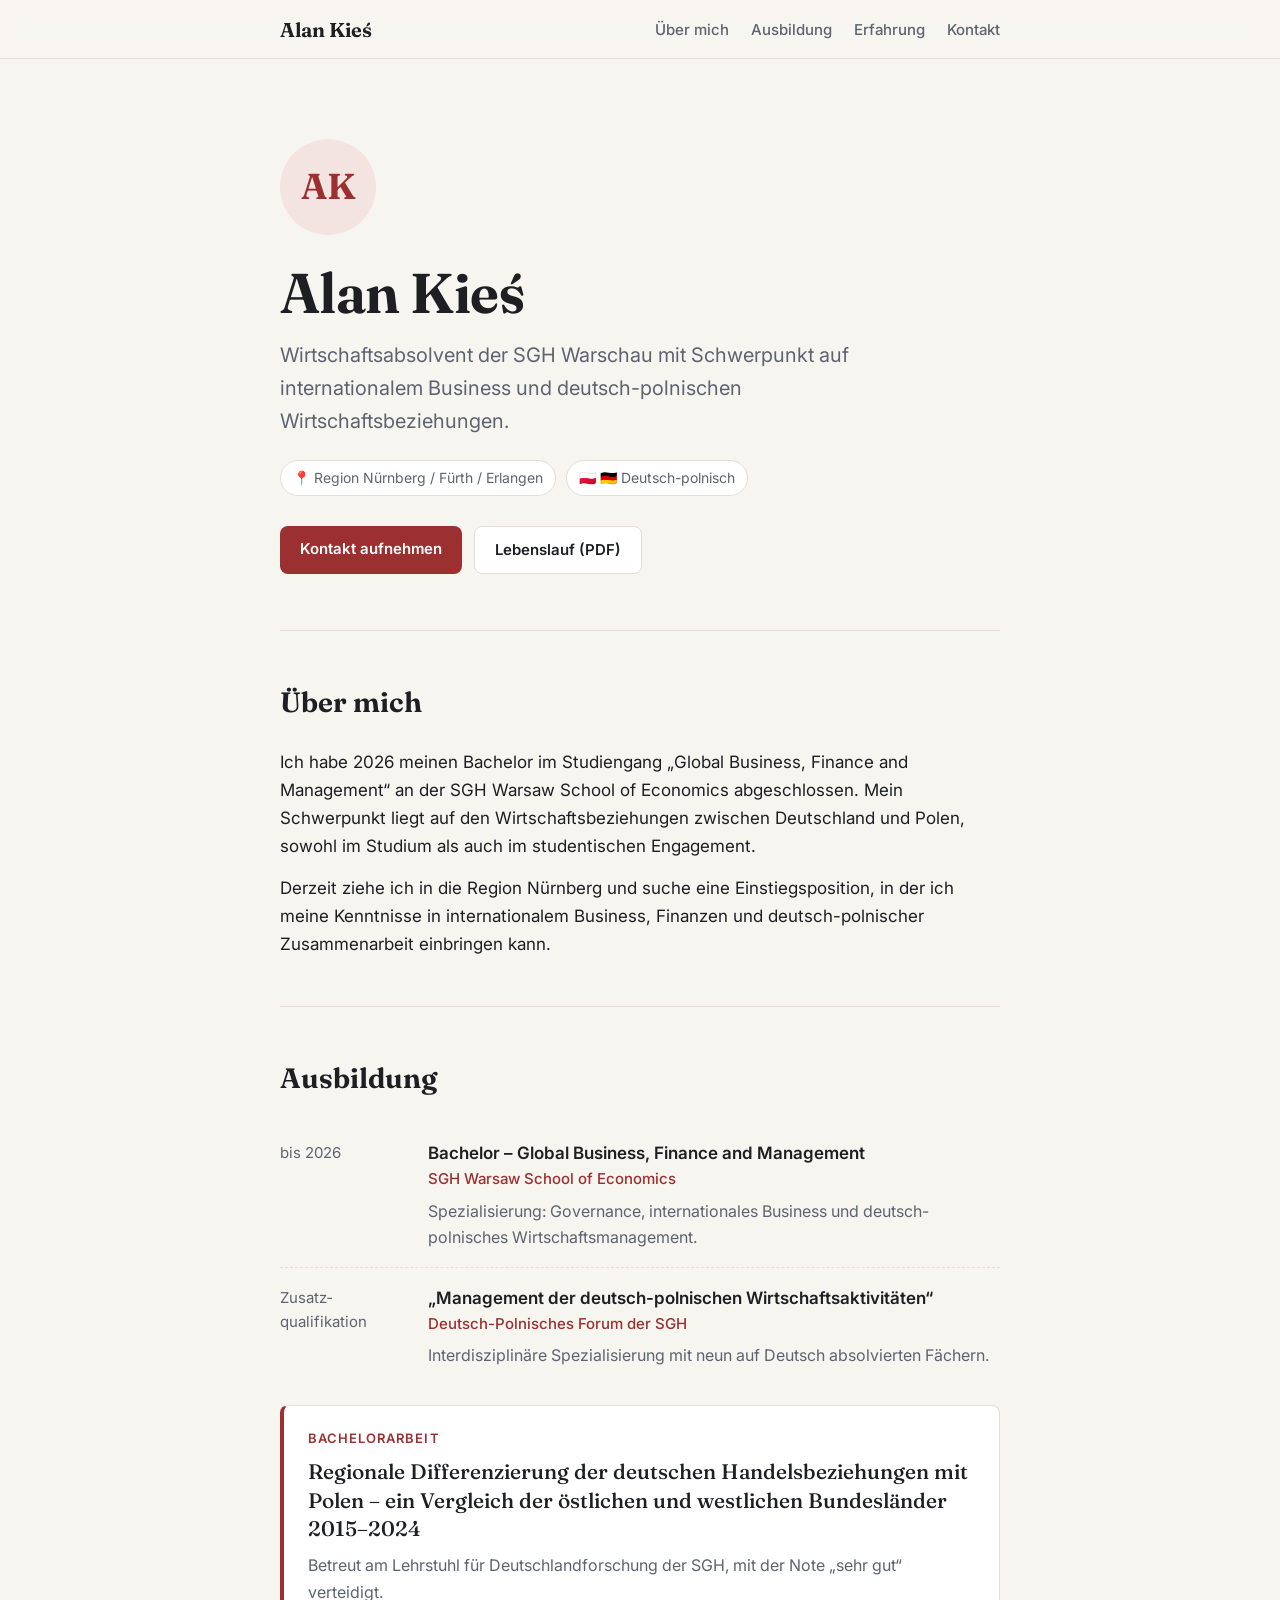
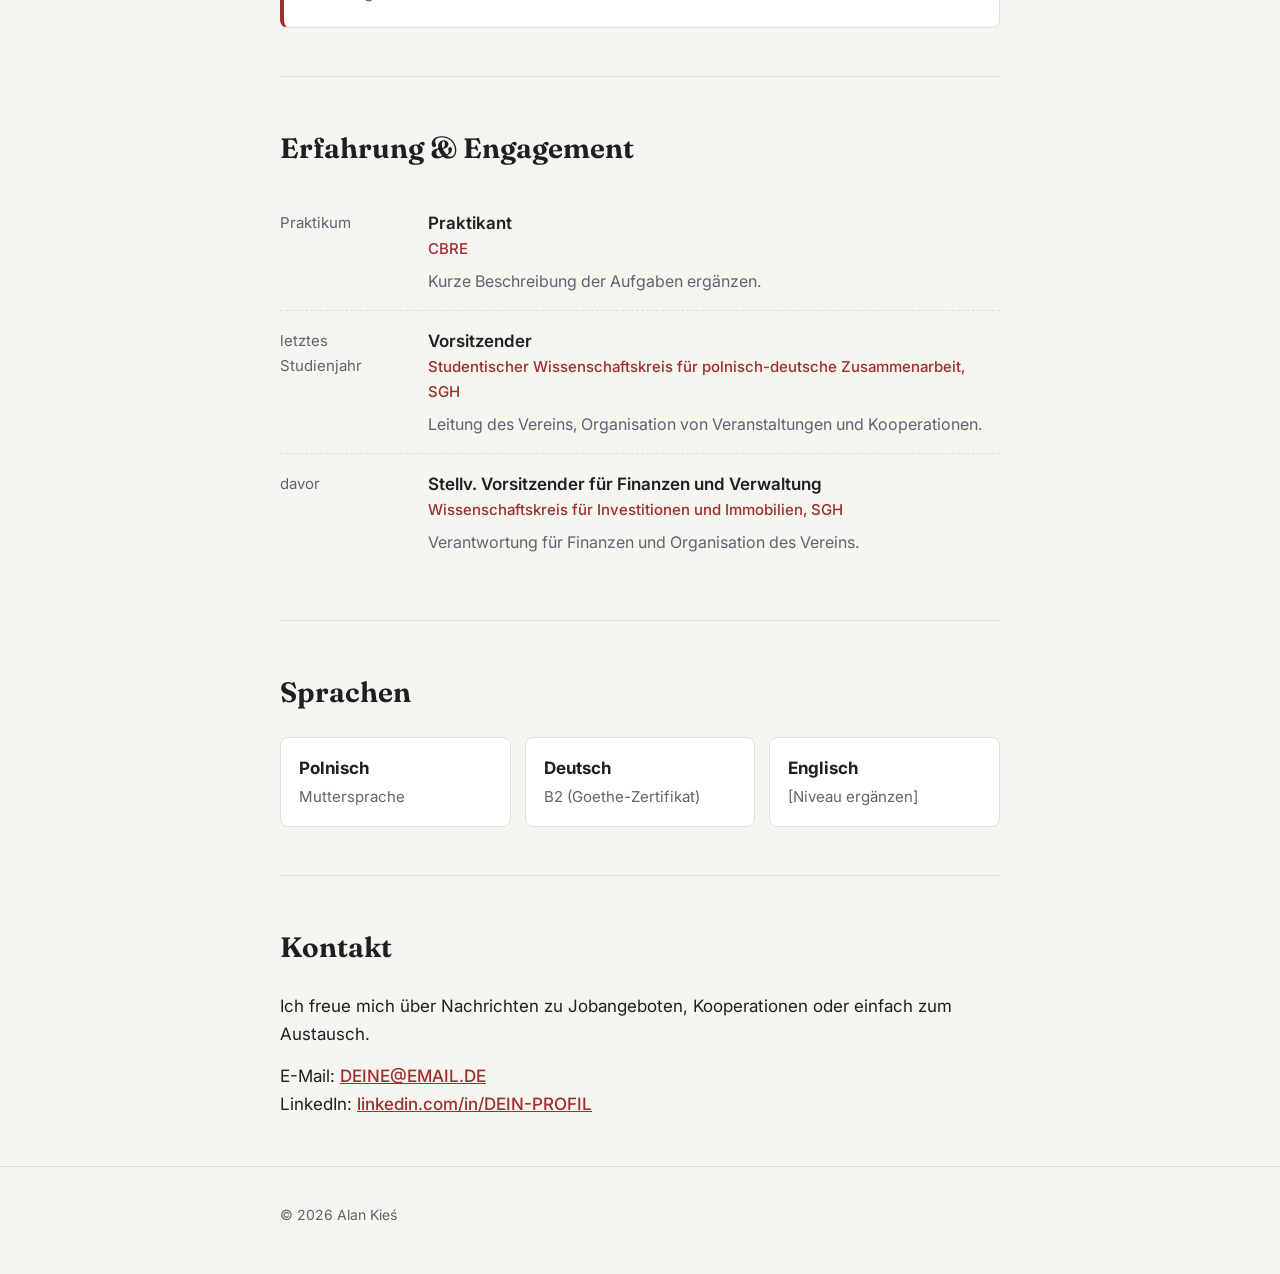
==== index.html @ be229c0c "Fix comment about CV file name in index.html" ====
<!doctype html>
<html lang="de">
<head>
<meta charset="utf-8">
<meta name="viewport" content="width=device-width, initial-scale=1">
<title>Alan Kieś</title>
<meta name="description" content="Alan Kieś – Wirtschaftsabsolvent der SGH Warschau mit Schwerpunkt deutsch-polnische Wirtschaftsbeziehungen.">
<link rel="preconnect" href="https://fonts.googleapis.com">
<link rel="preconnect" href="https://fonts.gstatic.com" crossorigin>
<link href="https://fonts.googleapis.com/css2?family=Fraunces:opsz,wght@9..144,500;9..144,650&family=Inter:wght@400;500;600&display=swap" rel="stylesheet">
<style>
  :root{
    --bg:#f7f5f0; --surface:#ffffff; --text:#1d1f23; --muted:#5d6370;
    --line:#e3dfd6; --accent:#9c2f2f; --accent-soft:#f3e4e1;
  }
  @media (prefers-color-scheme: dark){
    :root{
      --bg:#15171a; --surface:#1d2024; --text:#ecebe7; --muted:#a3a8b1;
      --line:#2e3238; --accent:#e07a6e; --accent-soft:#33221f;
    }
  }
  *{box-sizing:border-box;margin:0;padding:0}
  html{scroll-behavior:smooth}
  body{
    background:var(--bg); color:var(--text);
    font-family:Inter,system-ui,sans-serif; font-size:17px; line-height:1.65;
  }
  .wrap{max-width:760px;margin:0 auto;padding:0 20px}

  /* ---------- Navigation ---------- */
  nav{position:sticky;top:0;background:color-mix(in srgb,var(--bg) 88%,transparent);
      backdrop-filter:blur(8px);border-bottom:1px solid var(--line);z-index:10}
  nav .wrap{display:flex;justify-content:space-between;align-items:center;height:58px}
  nav .logo{font-family:Fraunces,serif;font-weight:650;font-size:20px;color:var(--text);text-decoration:none}
  nav ul{list-style:none;display:flex;gap:22px}
  nav a{color:var(--muted);text-decoration:none;font-size:15px;font-weight:500}
  nav a:hover{color:var(--accent)}
  @media (max-width:560px){ nav ul{display:none} }

  /* ---------- Kopfbereich ---------- */
  header{padding:80px 0 56px}
  .avatar{width:96px;height:96px;border-radius:50%;background:var(--accent-soft);color:var(--accent);
          display:grid;place-items:center;font-family:Fraunces,serif;font-size:36px;font-weight:650;margin-bottom:28px;
          object-fit:cover}
  h1{font-family:Fraunces,serif;font-weight:650;font-size:clamp(38px,7vw,56px);line-height:1.08;letter-spacing:-.01em}
  .tagline{font-size:20px;color:var(--muted);margin-top:16px;max-width:600px}
  .meta{margin-top:22px;display:flex;flex-wrap:wrap;gap:10px}
  .chip{font-size:14px;padding:5px 12px;border:1px solid var(--line);border-radius:999px;color:var(--muted);background:var(--surface)}
  .cta{margin-top:30px;display:flex;flex-wrap:wrap;gap:12px}
  .btn{display:inline-block;padding:11px 20px;border-radius:8px;font-weight:600;font-size:15px;text-decoration:none}
  .btn.primary{background:var(--accent);color:#fff}
  .btn.ghost{border:1px solid var(--line);color:var(--text);background:var(--surface)}
  .btn:hover{opacity:.88}

  /* ---------- Abschnitte ---------- */
  section{padding:48px 0;border-top:1px solid var(--line)}
  h2{font-family:Fraunces,serif;font-weight:650;font-size:28px;margin-bottom:22px}
  p + p{margin-top:14px}
  .item{display:grid;grid-template-columns:130px 1fr;gap:18px;padding:16px 0}
  .item + .item{border-top:1px dashed var(--line)}
  .when{color:var(--muted);font-size:15px;padding-top:2px}
  .item h3{font-size:17px;font-weight:600}
  .item .where{color:var(--accent);font-weight:500;font-size:15px}
  .item p{color:var(--muted);font-size:16px;margin-top:6px}
  @media (max-width:560px){ .item{grid-template-columns:1fr;gap:4px} }

  .highlight{background:var(--surface);border:1px solid var(--line);border-left:4px solid var(--accent);
             border-radius:8px;padding:22px 24px}
  .highlight .label{font-size:13px;text-transform:uppercase;letter-spacing:.08em;color:var(--accent);font-weight:600}
  .highlight h3{font-family:Fraunces,serif;font-weight:500;font-size:21px;line-height:1.35;margin:8px 0 10px}
  .highlight p{color:var(--muted);font-size:16px}

  .langs{display:grid;grid-template-columns:repeat(auto-fit,minmax(180px,1fr));gap:14px}
  .lang{background:var(--surface);border:1px solid var(--line);border-radius:8px;padding:16px 18px}
  .lang strong{display:block}
  .lang span{color:var(--muted);font-size:15px}

  .contact a{color:var(--accent);font-weight:500}
  footer{padding:36px 0 48px;color:var(--muted);font-size:14px;border-top:1px solid var(--line)}
  footer a{color:var(--muted)}
</style>
</head>
<body>

<nav>
  <div class="wrap">
    <a class="logo" href="#">Alan Kieś</a>
    <ul>
      <li><a href="#ueber-mich">Über mich</a></li>
      <li><a href="#ausbildung">Ausbildung</a></li>
      <li><a href="#erfahrung">Erfahrung</a></li>
      <li><a href="#kontakt">Kontakt</a></li>
    </ul>
  </div>
</nav>

<main class="wrap">

  <!-- ====== KOPFBEREICH ====== -->
  <header>
    <!-- Foto: Ersetze die nächste Zeile durch  <img class="avatar" src="Alan Kies - Foto.png" alt="Alan Kieś">  -->
    <div class="avatar">AK</div>
    <h1>Alan Kieś</h1>
    <p class="tagline">Wirtschaftsabsolvent der SGH Warschau mit Schwerpunkt auf internationalem Business und deutsch-polnischen Wirtschaftsbeziehungen.</p>
    <div class="meta">
      <span class="chip">📍 Region Nürnberg / Fürth / Erlangen</span>
      <span class="chip">🇵🇱 🇩🇪 Deutsch-polnisch</span>
    </div>
    <div class="cta">
      <a class="btn primary" href="#kontakt">Kontakt aufnehmen</a>
      <!-- Lebenslauf: lade CV  - Alan Kies - Deutsch .pdf mit hoch, dann funktioniert dieser Button -->
      <a class="btn ghost" href="CV  - Alan Kies - Deutsch .pdf">Lebenslauf (PDF)</a>
    </div>
  </header>

  <!-- ====== ÜBER MICH ====== -->
  <section id="ueber-mich">
    <h2>Über mich</h2>
    <p>Ich habe 2026 meinen Bachelor im Studiengang „Global Business, Finance and Management“ an der SGH Warsaw School of Economics abgeschlossen. Mein Schwerpunkt liegt auf den Wirtschaftsbeziehungen zwischen Deutschland und Polen, sowohl im Studium als auch im studentischen Engagement.</p>
    <p>Derzeit ziehe ich in die Region Nürnberg und suche eine Einstiegsposition, in der ich meine Kenntnisse in internationalem Business, Finanzen und deutsch-polnischer Zusammenarbeit einbringen kann.</p>
  </section>

  <!-- ====== AUSBILDUNG ====== -->
  <section id="ausbildung">
    <h2>Ausbildung</h2>

    <div class="item">
      <div class="when">bis 2026</div>
      <div>
        <h3>Bachelor – Global Business, Finance and Management</h3>
        <div class="where">SGH Warsaw School of Economics</div>
        <p>Spezialisierung: Governance, internationales Business und deutsch-polnisches Wirtschaftsmanagement.</p>
      </div>
    </div>

    <div class="item">
      <div class="when">Zusatz­qualifikation</div>
      <div>
        <h3>„Management der deutsch-polnischen Wirtschaftsaktivitäten“</h3>
        <div class="where">Deutsch-Polnisches Forum der SGH</div>
        <p>Interdisziplinäre Spezialisierung mit neun auf Deutsch absolvierten Fächern.</p>
      </div>
    </div>

    <div class="highlight" style="margin-top:20px">
      <div class="label">Bachelorarbeit</div>
      <h3>Regionale Differenzierung der deutschen Handelsbeziehungen mit Polen – ein Vergleich der östlichen und westlichen Bundesländer 2015–2024</h3>
      <p>Betreut am Lehrstuhl für Deutschlandforschung der SGH, mit der Note „sehr gut“ verteidigt.</p>
    </div>
  </section>

  <!-- ====== ERFAHRUNG ====== -->
  <section id="erfahrung">
    <h2>Erfahrung &amp; Engagement</h2>

    <div class="item">
      <div class="when">Praktikum</div>
      <div>
        <h3>Praktikant</h3>
        <div class="where">CBRE</div>
        <p><!-- Hier 1–2 Sätze: Abteilung, Aufgaben, Zeitraum --> Kurze Beschreibung der Aufgaben ergänzen.</p>
      </div>
    </div>

    <div class="item">
      <div class="when">letztes Studienjahr</div>
      <div>
        <h3>Vorsitzender</h3>
        <div class="where">Studentischer Wissenschaftskreis für polnisch-deutsche Zusammenarbeit, SGH</div>
        <p>Leitung des Vereins, Organisation von Veranstaltungen und Kooperationen.</p>
      </div>
    </div>

    <div class="item">
      <div class="when">davor</div>
      <div>
        <h3>Stellv. Vorsitzender für Finanzen und Verwaltung</h3>
        <div class="where">Wissenschaftskreis für Investitionen und Immobilien, SGH</div>
        <p>Verantwortung für Finanzen und Organisation des Vereins.</p>
      </div>
    </div>
  </section>

  <!-- ====== SPRACHEN ====== -->
  <section id="sprachen">
    <h2>Sprachen</h2>
    <div class="langs">
      <div class="lang"><strong>Polnisch</strong><span>Muttersprache</span></div>
      <div class="lang"><strong>Deutsch</strong><span>B2 (Goethe-Zertifikat)</span></div>
      <div class="lang"><strong>Englisch</strong><span>[Niveau ergänzen]</span></div>
    </div>
  </section>

  <!-- ====== KONTAKT ====== -->
  <section id="kontakt" class="contact">
    <h2>Kontakt</h2>
    <p>Ich freue mich über Nachrichten zu Jobangeboten, Kooperationen oder einfach zum Austausch.</p>
    <p>
      E-Mail: <a href="mailto:DEINE@EMAIL.DE">DEINE@EMAIL.DE</a><br>
      LinkedIn: <a href="https://www.linkedin.com/in/DEIN-PROFIL">linkedin.com/in/DEIN-PROFIL</a>
    </p>
  </section>

</main>

<footer>
  <div class="wrap">© 2026 Alan Kieś</div>
</footer>

</body>
</html>
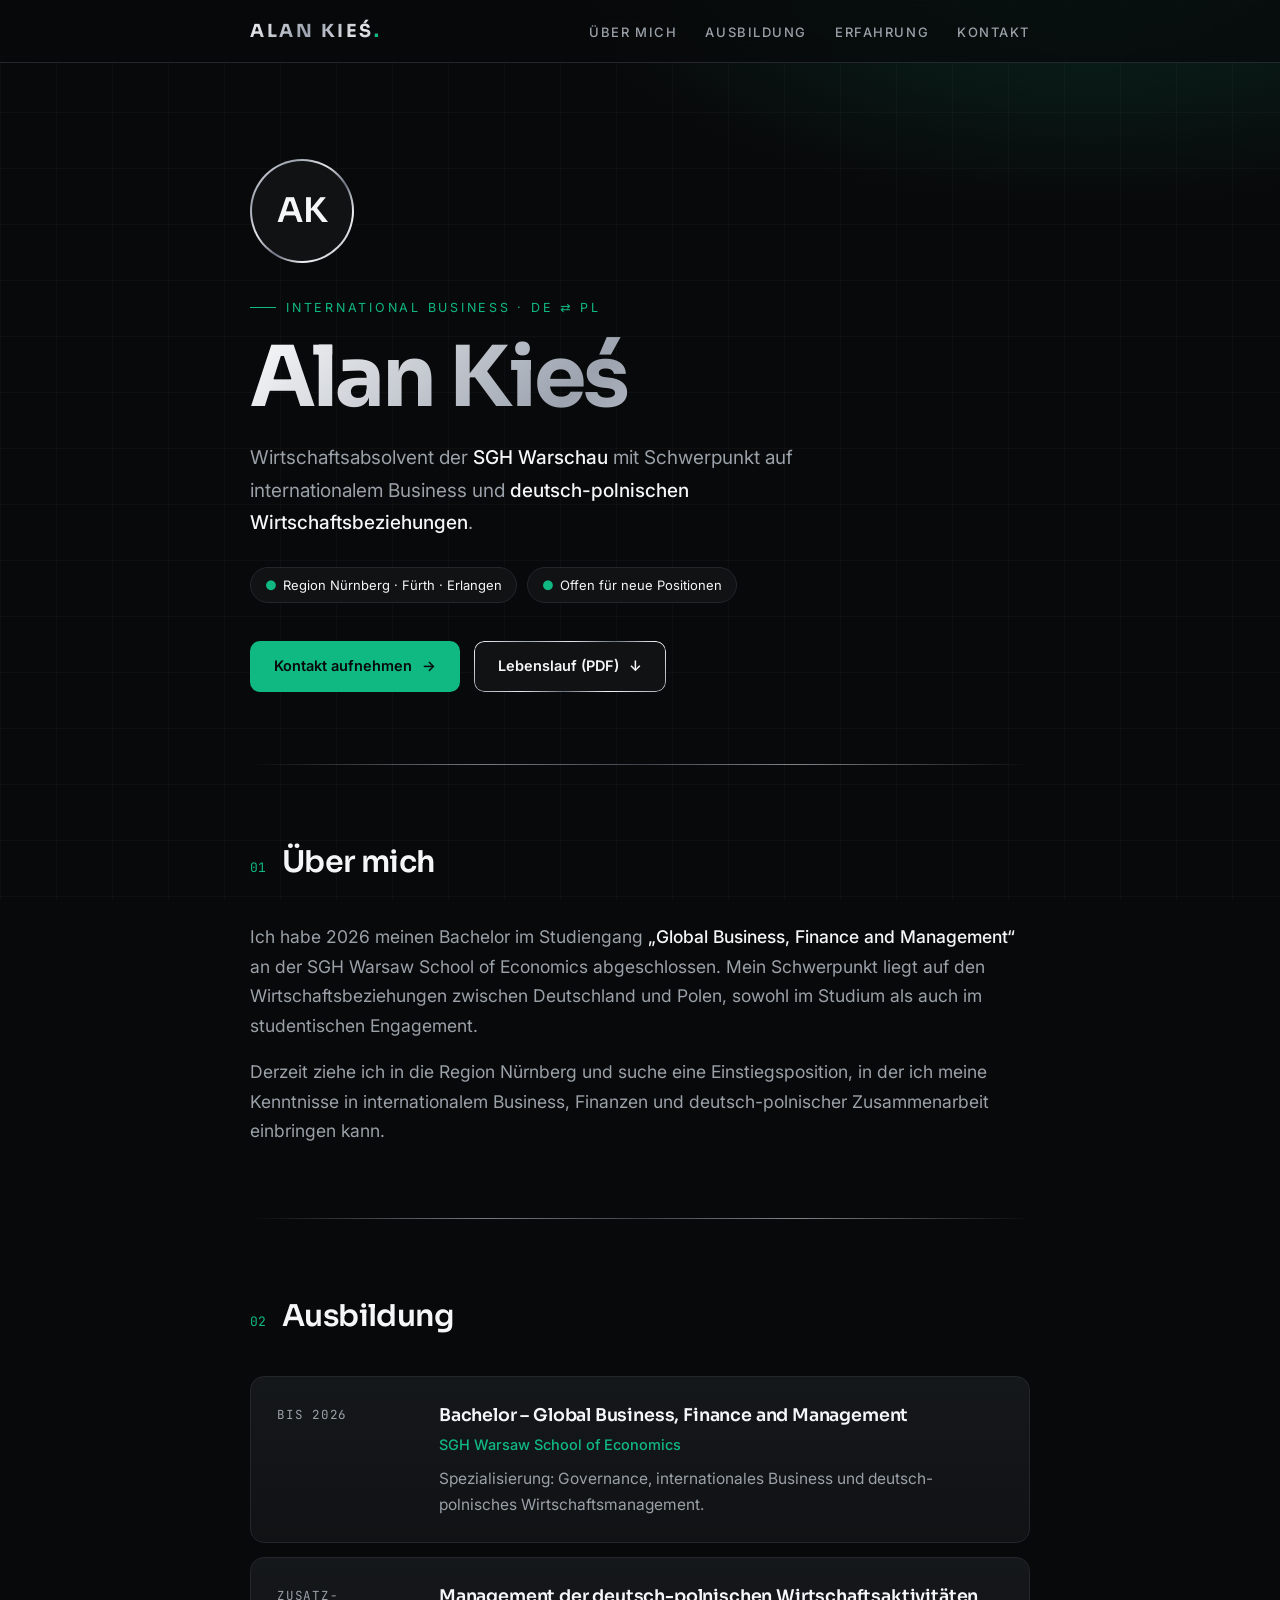
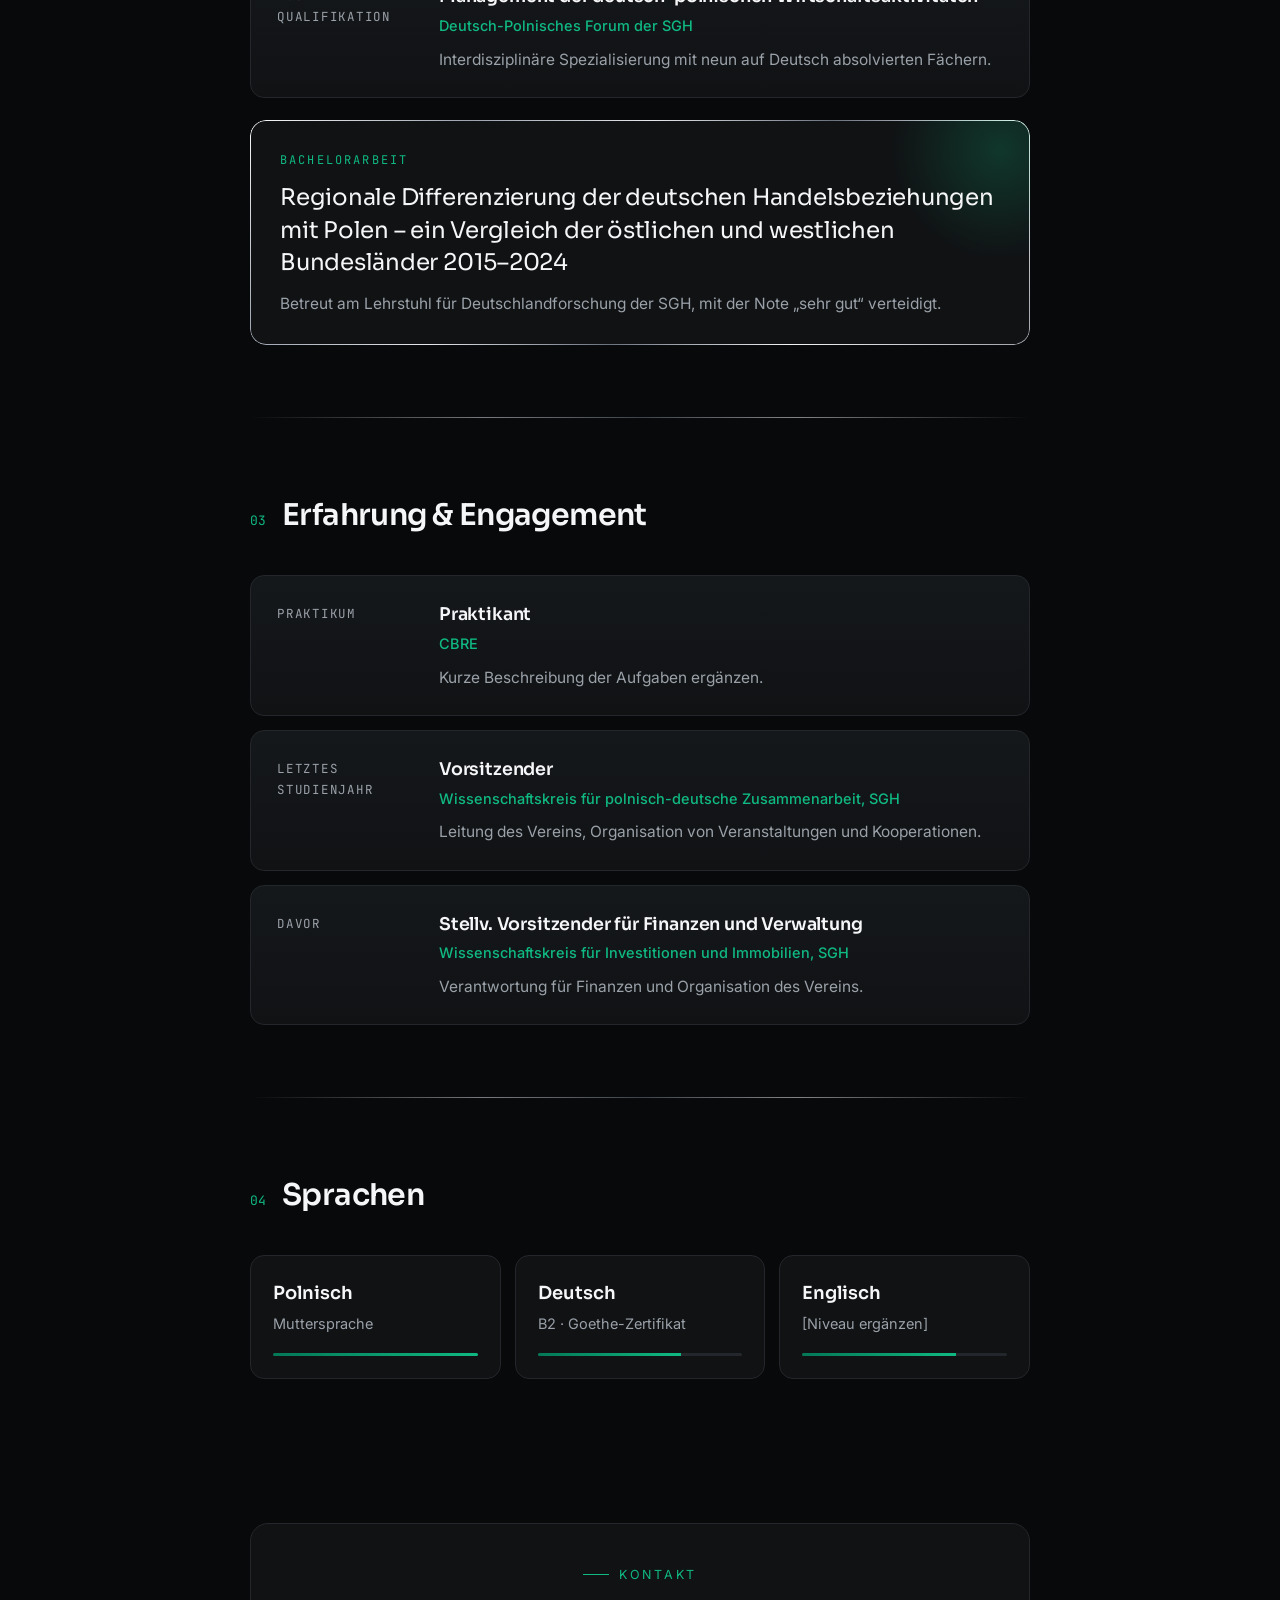
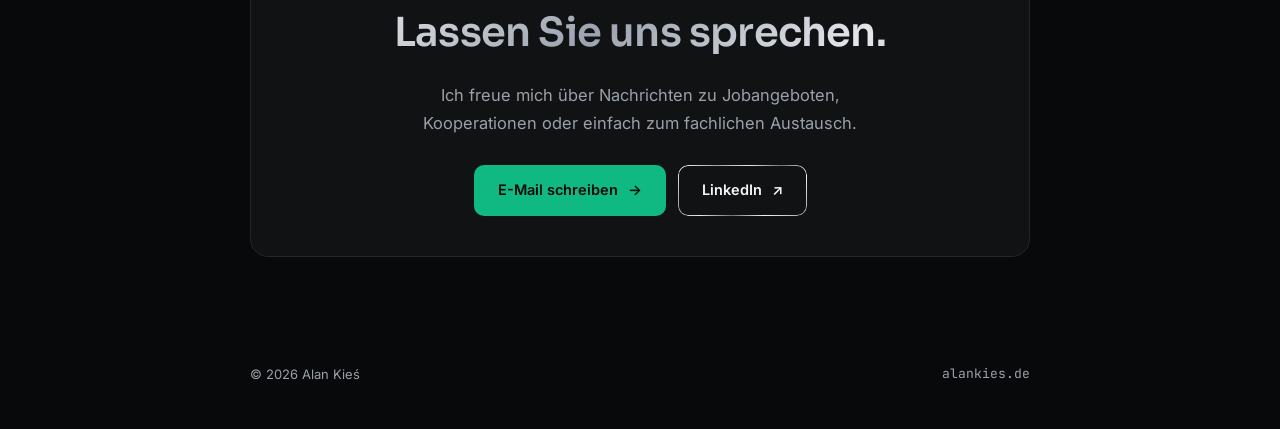
==== commit 4a735253: "Add files via upload" ====
--- a/index.html
+++ b/index.html
@@ -5,86 +5,151 @@
 <meta name="viewport" content="width=device-width, initial-scale=1">
 <title>Alan Kieś</title>
 <meta name="description" content="Alan Kieś – Wirtschaftsabsolvent der SGH Warschau mit Schwerpunkt deutsch-polnische Wirtschaftsbeziehungen.">
+<meta name="theme-color" content="#08090a">
 <link rel="preconnect" href="https://fonts.googleapis.com">
 <link rel="preconnect" href="https://fonts.gstatic.com" crossorigin>
-<link href="https://fonts.googleapis.com/css2?family=Fraunces:opsz,wght@9..144,500;9..144,650&family=Inter:wght@400;500;600&display=swap" rel="stylesheet">
+<link href="https://fonts.googleapis.com/css2?family=Sora:wght@300;400;600;700&family=Inter:wght@400;500;600&family=JetBrains+Mono:wght@400;500&display=swap" rel="stylesheet">
 <style>
   :root{
-    --bg:#f7f5f0; --surface:#ffffff; --text:#1d1f23; --muted:#5d6370;
-    --line:#e3dfd6; --accent:#9c2f2f; --accent-soft:#f3e4e1;
-  }
-  @media (prefers-color-scheme: dark){
-    :root{
-      --bg:#15171a; --surface:#1d2024; --text:#ecebe7; --muted:#a3a8b1;
-      --line:#2e3238; --accent:#e07a6e; --accent-soft:#33221f;
-    }
+    --black:#08090a;
+    --panel:#101214;
+    --panel-2:#15181b;
+    --white:#f5f6f7;
+    --grey:#9aa1a9;
+    --line:#23272b;
+    --emerald:#10b981;
+    --emerald-deep:#047857;
+    --emerald-glow:rgba(16,185,129,.18);
+    --chrome:linear-gradient(135deg,#f9fafb 0%,#9ca3af 22%,#e5e7eb 40%,#6b7280 58%,#f3f4f6 76%,#a1a1aa 100%);
+    --chrome-line:linear-gradient(90deg,transparent,#d1d5db 30%,#6b7280 50%,#e5e7eb 70%,transparent);
   }
   *{box-sizing:border-box;margin:0;padding:0}
   html{scroll-behavior:smooth}
   body{
-    background:var(--bg); color:var(--text);
-    font-family:Inter,system-ui,sans-serif; font-size:17px; line-height:1.65;
+    background:var(--black); color:var(--white);
+    font-family:Inter,system-ui,sans-serif; font-size:16.5px; line-height:1.7;
+    -webkit-font-smoothing:antialiased;
+    background-image:
+      radial-gradient(ellipse 60% 40% at 85% -5%, var(--emerald-glow), transparent 70%),
+      linear-gradient(rgba(255,255,255,.025) 1px, transparent 1px),
+      linear-gradient(90deg, rgba(255,255,255,.025) 1px, transparent 1px);
+    background-size:auto, 56px 56px, 56px 56px;
+    background-attachment:fixed;
   }
-  .wrap{max-width:760px;margin:0 auto;padding:0 20px}
+  ::selection{background:var(--emerald);color:var(--black)}
+  .wrap{max-width:820px;margin:0 auto;padding:0 20px}
+  .mono{font-family:"JetBrains Mono",monospace}
+
+  /* chrome text */
+  .chrome{
+    background:var(--chrome); background-size:200% 200%;
+    -webkit-background-clip:text; background-clip:text; color:transparent;
+    animation:shine 9s ease-in-out infinite;
+  }
+  @keyframes shine{0%,100%{background-position:0% 50%}50%{background-position:100% 50%}}
+  @media (prefers-reduced-motion:reduce){.chrome{animation:none}}
+
+  /* chrome divider */
+  .rule{height:1px;background:var(--chrome-line);opacity:.55;border:0}
 
   /* ---------- Navigation ---------- */
-  nav{position:sticky;top:0;background:color-mix(in srgb,var(--bg) 88%,transparent);
-      backdrop-filter:blur(8px);border-bottom:1px solid var(--line);z-index:10}
-  nav .wrap{display:flex;justify-content:space-between;align-items:center;height:58px}
-  nav .logo{font-family:Fraunces,serif;font-weight:650;font-size:20px;color:var(--text);text-decoration:none}
-  nav ul{list-style:none;display:flex;gap:22px}
-  nav a{color:var(--muted);text-decoration:none;font-size:15px;font-weight:500}
-  nav a:hover{color:var(--accent)}
-  @media (max-width:560px){ nav ul{display:none} }
-
-  /* ---------- Kopfbereich ---------- */
-  header{padding:80px 0 56px}
-  .avatar{width:96px;height:96px;border-radius:50%;background:var(--accent-soft);color:var(--accent);
-          display:grid;place-items:center;font-family:Fraunces,serif;font-size:36px;font-weight:650;margin-bottom:28px;
-          object-fit:cover}
-  h1{font-family:Fraunces,serif;font-weight:650;font-size:clamp(38px,7vw,56px);line-height:1.08;letter-spacing:-.01em}
-  .tagline{font-size:20px;color:var(--muted);margin-top:16px;max-width:600px}
-  .meta{margin-top:22px;display:flex;flex-wrap:wrap;gap:10px}
-  .chip{font-size:14px;padding:5px 12px;border:1px solid var(--line);border-radius:999px;color:var(--muted);background:var(--surface)}
-  .cta{margin-top:30px;display:flex;flex-wrap:wrap;gap:12px}
-  .btn{display:inline-block;padding:11px 20px;border-radius:8px;font-weight:600;font-size:15px;text-decoration:none}
-  .btn.primary{background:var(--accent);color:#fff}
-  .btn.ghost{border:1px solid var(--line);color:var(--text);background:var(--surface)}
-  .btn:hover{opacity:.88}
-
-  /* ---------- Abschnitte ---------- */
-  section{padding:48px 0;border-top:1px solid var(--line)}
-  h2{font-family:Fraunces,serif;font-weight:650;font-size:28px;margin-bottom:22px}
-  p + p{margin-top:14px}
-  .item{display:grid;grid-template-columns:130px 1fr;gap:18px;padding:16px 0}
-  .item + .item{border-top:1px dashed var(--line)}
-  .when{color:var(--muted);font-size:15px;padding-top:2px}
-  .item h3{font-size:17px;font-weight:600}
-  .item .where{color:var(--accent);font-weight:500;font-size:15px}
-  .item p{color:var(--muted);font-size:16px;margin-top:6px}
-  @media (max-width:560px){ .item{grid-template-columns:1fr;gap:4px} }
-
-  .highlight{background:var(--surface);border:1px solid var(--line);border-left:4px solid var(--accent);
-             border-radius:8px;padding:22px 24px}
-  .highlight .label{font-size:13px;text-transform:uppercase;letter-spacing:.08em;color:var(--accent);font-weight:600}
-  .highlight h3{font-family:Fraunces,serif;font-weight:500;font-size:21px;line-height:1.35;margin:8px 0 10px}
-  .highlight p{color:var(--muted);font-size:16px}
-
-  .langs{display:grid;grid-template-columns:repeat(auto-fit,minmax(180px,1fr));gap:14px}
-  .lang{background:var(--surface);border:1px solid var(--line);border-radius:8px;padding:16px 18px}
-  .lang strong{display:block}
-  .lang span{color:var(--muted);font-size:15px}
-
-  .contact a{color:var(--accent);font-weight:500}
-  footer{padding:36px 0 48px;color:var(--muted);font-size:14px;border-top:1px solid var(--line)}
-  footer a{color:var(--muted)}
+  nav{position:sticky;top:0;z-index:10;
+      background:rgba(8,9,10,.72);backdrop-filter:blur(14px);-webkit-backdrop-filter:blur(14px);
+      border-bottom:1px solid var(--line)}
+  nav .wrap{display:flex;justify-content:space-between;align-items:center;height:62px}
+  .logo{font-family:Sora,sans-serif;font-weight:700;font-size:18px;letter-spacing:.14em;text-decoration:none}
+  .logo .dot{color:var(--emerald);-webkit-text-fill-color:var(--emerald)}
+  nav ul{list-style:none;display:flex;gap:28px}
+  nav a{color:var(--grey);text-decoration:none;font-size:13px;font-weight:500;letter-spacing:.12em;text-transform:uppercase;transition:color .2s}
+  nav a:hover{color:var(--emerald)}
+  @media (max-width:600px){ nav ul{display:none} }
+
+  /* ---------- Hero ---------- */
+  header{padding:96px 0 72px;position:relative}
+  .avatar-ring{width:104px;height:104px;border-radius:50%;padding:2px;background:var(--chrome);margin-bottom:34px}
+  .avatar{width:100%;height:100%;border-radius:50%;background:var(--panel);display:grid;place-items:center;
+          font-family:Sora,sans-serif;font-weight:600;font-size:34px;color:var(--white);object-fit:cover}
+  .eyebrow{font-size:12.5px;letter-spacing:.22em;text-transform:uppercase;color:var(--emerald);display:flex;align-items:center;gap:10px}
+  .eyebrow::before{content:"";width:26px;height:1px;background:var(--emerald)}
+  h1{font-family:Sora,sans-serif;font-weight:700;font-size:clamp(46px,9vw,84px);line-height:1;letter-spacing:-.035em;margin:18px 0 22px}
+  .tagline{font-size:19px;color:var(--grey);max-width:620px;font-weight:400}
+  .tagline strong{color:var(--white);font-weight:500}
+  .meta{margin-top:28px;display:flex;flex-wrap:wrap;gap:10px}
+  .chip{font-size:13px;padding:6px 14px;border-radius:999px;color:var(--white);
+        background:var(--panel);border:1px solid var(--line)}
+  .chip i{font-style:normal;color:var(--emerald);margin-right:6px}
+  .cta{margin-top:38px;display:flex;flex-wrap:wrap;gap:14px}
+  .btn{display:inline-flex;align-items:center;gap:10px;padding:13px 24px;border-radius:10px;
+       font-weight:600;font-size:14.5px;text-decoration:none;transition:transform .2s,box-shadow .2s,background .2s}
+  .btn.primary{background:var(--emerald);color:var(--black);box-shadow:0 0 0 0 var(--emerald-glow)}
+  .btn.primary:hover{transform:translateY(-2px);box-shadow:0 10px 30px -8px rgba(16,185,129,.55)}
+  .btn.ghost{color:var(--white);position:relative;background:var(--panel);isolation:isolate}
+  .btn.ghost::before{content:"";position:absolute;inset:0;border-radius:10px;padding:1px;background:var(--chrome);
+       -webkit-mask:linear-gradient(#000 0 0) content-box,linear-gradient(#000 0 0);-webkit-mask-composite:xor;mask-composite:exclude;z-index:-1}
+  .btn.ghost:hover{transform:translateY(-2px)}
+  .arrow{transition:transform .2s}
+  .btn:hover .arrow{transform:translateX(3px)}
+
+  /* ---------- Sections ---------- */
+  section{padding:72px 0}
+  .sec-head{display:flex;align-items:baseline;gap:16px;margin-bottom:34px}
+  .sec-num{font-family:"JetBrains Mono",monospace;font-size:13px;color:var(--emerald)}
+  h2{font-family:Sora,sans-serif;font-weight:600;font-size:30px;letter-spacing:-.02em}
+  .lead p{color:var(--grey);font-size:17.5px}
+  .lead p strong{color:var(--white);font-weight:500}
+  .lead p + p{margin-top:16px}
+
+  /* timeline cards */
+  .card{background:linear-gradient(180deg,var(--panel-2),var(--panel));border:1px solid var(--line);border-radius:14px;
+        padding:24px 26px;display:grid;grid-template-columns:140px 1fr;gap:22px;transition:border-color .25s,transform .25s}
+  .card + .card{margin-top:14px}
+  .card:hover{border-color:rgba(16,185,129,.45);transform:translateY(-2px)}
+  .when{font-family:"JetBrains Mono",monospace;font-size:12.5px;color:var(--grey);text-transform:uppercase;letter-spacing:.06em;padding-top:3px}
+  .card h3{font-family:Sora,sans-serif;font-size:17.5px;font-weight:600;letter-spacing:-.01em}
+  .where{color:var(--emerald);font-size:14.5px;font-weight:500;margin-top:2px}
+  .card p{color:var(--grey);font-size:15.5px;margin-top:8px}
+  @media (max-width:600px){ .card{grid-template-columns:1fr;gap:6px} }
+
+  /* thesis highlight with chrome border */
+  .feature{margin-top:22px;position:relative;border-radius:16px;padding:30px 30px 28px;background:var(--panel);isolation:isolate;overflow:hidden}
+  .feature::before{content:"";position:absolute;inset:0;border-radius:16px;padding:1px;background:var(--chrome);
+       -webkit-mask:linear-gradient(#000 0 0) content-box,linear-gradient(#000 0 0);-webkit-mask-composite:xor;mask-composite:exclude;z-index:-1}
+  .feature::after{content:"";position:absolute;right:-80px;top:-80px;width:220px;height:220px;border-radius:50%;
+       background:radial-gradient(circle,rgba(16,185,129,.22),transparent 70%);z-index:-1}
+  .feature .label{font-family:"JetBrains Mono",monospace;font-size:12px;letter-spacing:.18em;text-transform:uppercase;color:var(--emerald)}
+  .feature h3{font-family:Sora,sans-serif;font-weight:400;font-size:clamp(19px,3vw,23px);line-height:1.4;margin:12px 0 12px;letter-spacing:-.01em}
+  .feature p{color:var(--grey);font-size:15.5px}
+
+  /* languages */
+  .langs{display:grid;grid-template-columns:repeat(auto-fit,minmax(200px,1fr));gap:14px}
+  .lang{background:var(--panel);border:1px solid var(--line);border-radius:14px;padding:22px}
+  .lang strong{font-family:Sora,sans-serif;font-weight:600;font-size:18px;display:block}
+  .lang span{color:var(--grey);font-size:14.5px}
+  .bar{height:3px;background:var(--line);border-radius:3px;margin-top:16px;overflow:hidden}
+  .bar b{display:block;height:100%;background:linear-gradient(90deg,var(--emerald-deep),var(--emerald))}
+
+  /* contact */
+  .contact-box{background:var(--panel);border:1px solid var(--line);border-radius:18px;padding:40px 34px;text-align:center}
+  .contact-box h2{font-size:clamp(28px,5vw,40px);margin-bottom:14px}
+  .contact-box p{color:var(--grey);max-width:480px;margin:0 auto}
+  .links{display:flex;flex-wrap:wrap;justify-content:center;gap:12px;margin-top:28px}
+
+  footer{padding:34px 0 44px;color:var(--grey);font-size:13px}
+  footer .wrap{display:flex;justify-content:space-between;flex-wrap:wrap;gap:10px}
+  footer a{color:var(--grey);text-decoration:none}
+  footer a:hover{color:var(--emerald)}
+
+  /* reveal on scroll */
+  .reveal{opacity:0;transform:translateY(16px);transition:opacity .7s ease,transform .7s ease}
+  .reveal.in{opacity:1;transform:none}
+  @media (prefers-reduced-motion:reduce){.reveal{opacity:1;transform:none;transition:none}}
 </style>
 </head>
 <body>
 
 <nav>
   <div class="wrap">
-    <a class="logo" href="#">Alan Kieś</a>
+    <a class="logo chrome" href="#">ALAN KIEŚ<span class="dot">.</span></a>
     <ul>
       <li><a href="#ueber-mich">Über mich</a></li>
       <li><a href="#ausbildung">Ausbildung</a></li>
@@ -96,35 +161,44 @@
 
 <main class="wrap">
 
-  <!-- ====== KOPFBEREICH ====== -->
+  <!-- ====== HERO ====== -->
   <header>
-    <!-- Foto: Ersetze die nächste Zeile durch  <img class="avatar" src="Alan Kies - Foto.png" alt="Alan Kieś">  -->
-    <div class="avatar">AK</div>
-    <h1>Alan Kieś</h1>
-    <p class="tagline">Wirtschaftsabsolvent der SGH Warschau mit Schwerpunkt auf internationalem Business und deutsch-polnischen Wirtschaftsbeziehungen.</p>
+    <div class="avatar-ring">
+      <!-- Foto: Ersetze die nächste Zeile durch  <img class="avatar" src="foto.jpg" alt="Alan Kieś">  -->
+      <div class="avatar">AK</div>
+    </div>
+    <div class="eyebrow">International Business · DE ⇄ PL</div>
+    <h1 class="chrome">Alan Kieś</h1>
+    <p class="tagline">Wirtschaftsabsolvent der <strong>SGH Warschau</strong> mit Schwerpunkt auf internationalem Business und <strong>deutsch-polnischen Wirtschaftsbeziehungen</strong>.</p>
     <div class="meta">
-      <span class="chip">📍 Region Nürnberg / Fürth / Erlangen</span>
-      <span class="chip">🇵🇱 🇩🇪 Deutsch-polnisch</span>
+      <span class="chip"><i>●</i>Region Nürnberg · Fürth · Erlangen</span>
+      <span class="chip"><i>●</i>Offen für neue Positionen</span>
     </div>
     <div class="cta">
-      <a class="btn primary" href="#kontakt">Kontakt aufnehmen</a>
-      <!-- Lebenslauf: lade CV  - Alan Kies - Deutsch .pdf mit hoch, dann funktioniert dieser Button -->
-      <a class="btn ghost" href="CV  - Alan Kies - Deutsch .pdf">Lebenslauf (PDF)</a>
+      <a class="btn primary" href="#kontakt">Kontakt aufnehmen <span class="arrow">→</span></a>
+      <!-- Lebenslauf: lade lebenslauf.pdf mit hoch, dann funktioniert dieser Button -->
+      <a class="btn ghost" href="lebenslauf.pdf">Lebenslauf (PDF) <span class="arrow">↓</span></a>
     </div>
   </header>
 
+  <hr class="rule">
+
   <!-- ====== ÜBER MICH ====== -->
-  <section id="ueber-mich">
-    <h2>Über mich</h2>
-    <p>Ich habe 2026 meinen Bachelor im Studiengang „Global Business, Finance and Management“ an der SGH Warsaw School of Economics abgeschlossen. Mein Schwerpunkt liegt auf den Wirtschaftsbeziehungen zwischen Deutschland und Polen, sowohl im Studium als auch im studentischen Engagement.</p>
-    <p>Derzeit ziehe ich in die Region Nürnberg und suche eine Einstiegsposition, in der ich meine Kenntnisse in internationalem Business, Finanzen und deutsch-polnischer Zusammenarbeit einbringen kann.</p>
-  </section>
+  <section id="ueber-mich" class="reveal">
+    <div class="sec-head"><span class="sec-num">01</span><h2>Über mich</h2></div>
+    <div class="lead">
+      <p>Ich habe 2026 meinen Bachelor im Studiengang <strong>„Global Business, Finance and Management“</strong> an der SGH Warsaw School of Economics abgeschlossen. Mein Schwerpunkt liegt auf den Wirtschaftsbeziehungen zwischen Deutschland und Polen, sowohl im Studium als auch im studentischen Engagement.</p>
+      <p>Derzeit ziehe ich in die Region Nürnberg und suche eine Einstiegsposition, in der ich meine Kenntnisse in internationalem Business, Finanzen und deutsch-polnischer Zusammenarbeit einbringen kann.</p>
+    </div>
+  </section>
+
+  <hr class="rule">
 
   <!-- ====== AUSBILDUNG ====== -->
-  <section id="ausbildung">
-    <h2>Ausbildung</h2>
-
-    <div class="item">
+  <section id="ausbildung" class="reveal">
+    <div class="sec-head"><span class="sec-num">02</span><h2>Ausbildung</h2></div>
+
+    <div class="card">
       <div class="when">bis 2026</div>
       <div>
         <h3>Bachelor – Global Business, Finance and Management</h3>
@@ -133,27 +207,29 @@
       </div>
     </div>
 
-    <div class="item">
-      <div class="when">Zusatz­qualifikation</div>
-      <div>
-        <h3>„Management der deutsch-polnischen Wirtschaftsaktivitäten“</h3>
+    <div class="card">
+      <div class="when">Zusatz&shy;qualifikation</div>
+      <div>
+        <h3>Management der deutsch-polnischen Wirtschaftsaktivitäten</h3>
         <div class="where">Deutsch-Polnisches Forum der SGH</div>
         <p>Interdisziplinäre Spezialisierung mit neun auf Deutsch absolvierten Fächern.</p>
       </div>
     </div>
 
-    <div class="highlight" style="margin-top:20px">
+    <div class="feature">
       <div class="label">Bachelorarbeit</div>
       <h3>Regionale Differenzierung der deutschen Handelsbeziehungen mit Polen – ein Vergleich der östlichen und westlichen Bundesländer 2015–2024</h3>
       <p>Betreut am Lehrstuhl für Deutschlandforschung der SGH, mit der Note „sehr gut“ verteidigt.</p>
     </div>
   </section>
 
+  <hr class="rule">
+
   <!-- ====== ERFAHRUNG ====== -->
-  <section id="erfahrung">
-    <h2>Erfahrung &amp; Engagement</h2>
-
-    <div class="item">
+  <section id="erfahrung" class="reveal">
+    <div class="sec-head"><span class="sec-num">03</span><h2>Erfahrung &amp; Engagement</h2></div>
+
+    <div class="card">
       <div class="when">Praktikum</div>
       <div>
         <h3>Praktikant</h3>
@@ -162,17 +238,17 @@
       </div>
     </div>
 
-    <div class="item">
-      <div class="when">letztes Studienjahr</div>
+    <div class="card">
+      <div class="when">Letztes Studienjahr</div>
       <div>
         <h3>Vorsitzender</h3>
-        <div class="where">Studentischer Wissenschaftskreis für polnisch-deutsche Zusammenarbeit, SGH</div>
+        <div class="where">Wissenschaftskreis für polnisch-deutsche Zusammenarbeit, SGH</div>
         <p>Leitung des Vereins, Organisation von Veranstaltungen und Kooperationen.</p>
       </div>
     </div>
 
-    <div class="item">
-      <div class="when">davor</div>
+    <div class="card">
+      <div class="when">Davor</div>
       <div>
         <h3>Stellv. Vorsitzender für Finanzen und Verwaltung</h3>
         <div class="where">Wissenschaftskreis für Investitionen und Immobilien, SGH</div>
@@ -181,31 +257,47 @@
     </div>
   </section>
 
+  <hr class="rule">
+
   <!-- ====== SPRACHEN ====== -->
-  <section id="sprachen">
-    <h2>Sprachen</h2>
+  <section id="sprachen" class="reveal">
+    <div class="sec-head"><span class="sec-num">04</span><h2>Sprachen</h2></div>
     <div class="langs">
-      <div class="lang"><strong>Polnisch</strong><span>Muttersprache</span></div>
-      <div class="lang"><strong>Deutsch</strong><span>B2 (Goethe-Zertifikat)</span></div>
-      <div class="lang"><strong>Englisch</strong><span>[Niveau ergänzen]</span></div>
+      <div class="lang"><strong>Polnisch</strong><span>Muttersprache</span><div class="bar"><b style="width:100%"></b></div></div>
+      <div class="lang"><strong>Deutsch</strong><span>B2 · Goethe-Zertifikat</span><div class="bar"><b style="width:70%"></b></div></div>
+      <!-- Englisch: Niveau und Balkenbreite (width) anpassen -->
+      <div class="lang"><strong>Englisch</strong><span>[Niveau ergänzen]</span><div class="bar"><b style="width:75%"></b></div></div>
     </div>
   </section>
 
   <!-- ====== KONTAKT ====== -->
-  <section id="kontakt" class="contact">
-    <h2>Kontakt</h2>
-    <p>Ich freue mich über Nachrichten zu Jobangeboten, Kooperationen oder einfach zum Austausch.</p>
-    <p>
-      E-Mail: <a href="mailto:DEINE@EMAIL.DE">DEINE@EMAIL.DE</a><br>
-      LinkedIn: <a href="https://www.linkedin.com/in/DEIN-PROFIL">linkedin.com/in/DEIN-PROFIL</a>
-    </p>
+  <section id="kontakt" class="reveal">
+    <div class="contact-box">
+      <div class="eyebrow" style="justify-content:center">Kontakt</div>
+      <h2 class="chrome" style="margin-top:14px">Lassen Sie uns sprechen.</h2>
+      <p>Ich freue mich über Nachrichten zu Jobangeboten, Kooperationen oder einfach zum fachlichen Austausch.</p>
+      <div class="links">
+        <a class="btn primary" href="mailto:DEINE@EMAIL.DE">E-Mail schreiben <span class="arrow">→</span></a>
+        <a class="btn ghost" href="https://www.linkedin.com/in/DEIN-PROFIL">LinkedIn <span class="arrow">↗</span></a>
+      </div>
+    </div>
   </section>
 
 </main>
 
 <footer>
-  <div class="wrap">© 2026 Alan Kieś</div>
+  <div class="wrap">
+    <span>© 2026 Alan Kieś</span>
+    <span class="mono">alankies.de</span>
+  </div>
 </footer>
 
+<script>
+  // sanftes Einblenden der Abschnitte beim Scrollen
+  const io = new IntersectionObserver(entries => {
+    entries.forEach(e => { if (e.isIntersecting) { e.target.classList.add('in'); io.unobserve(e.target); } });
+  }, { threshold: 0.12 });
+  document.querySelectorAll('.reveal').forEach(el => io.observe(el));
+</script>
 </body>
 </html>
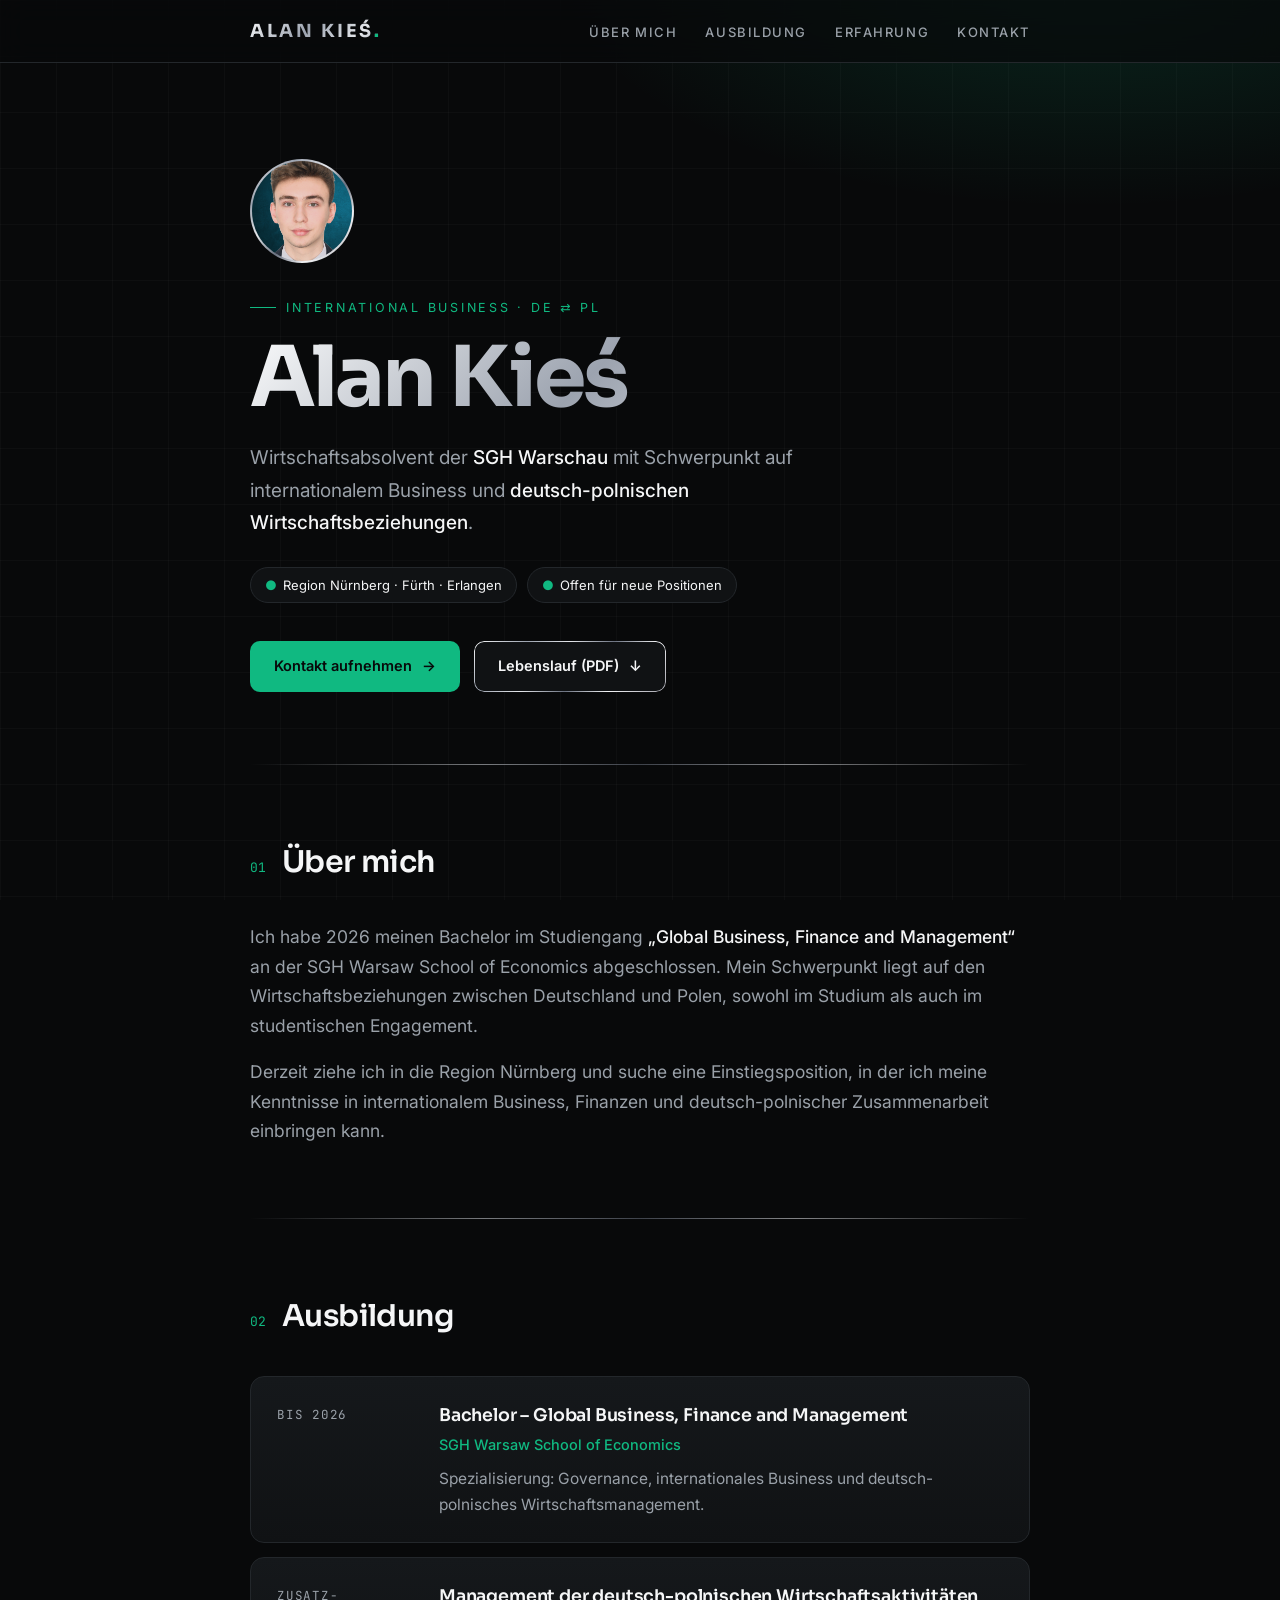
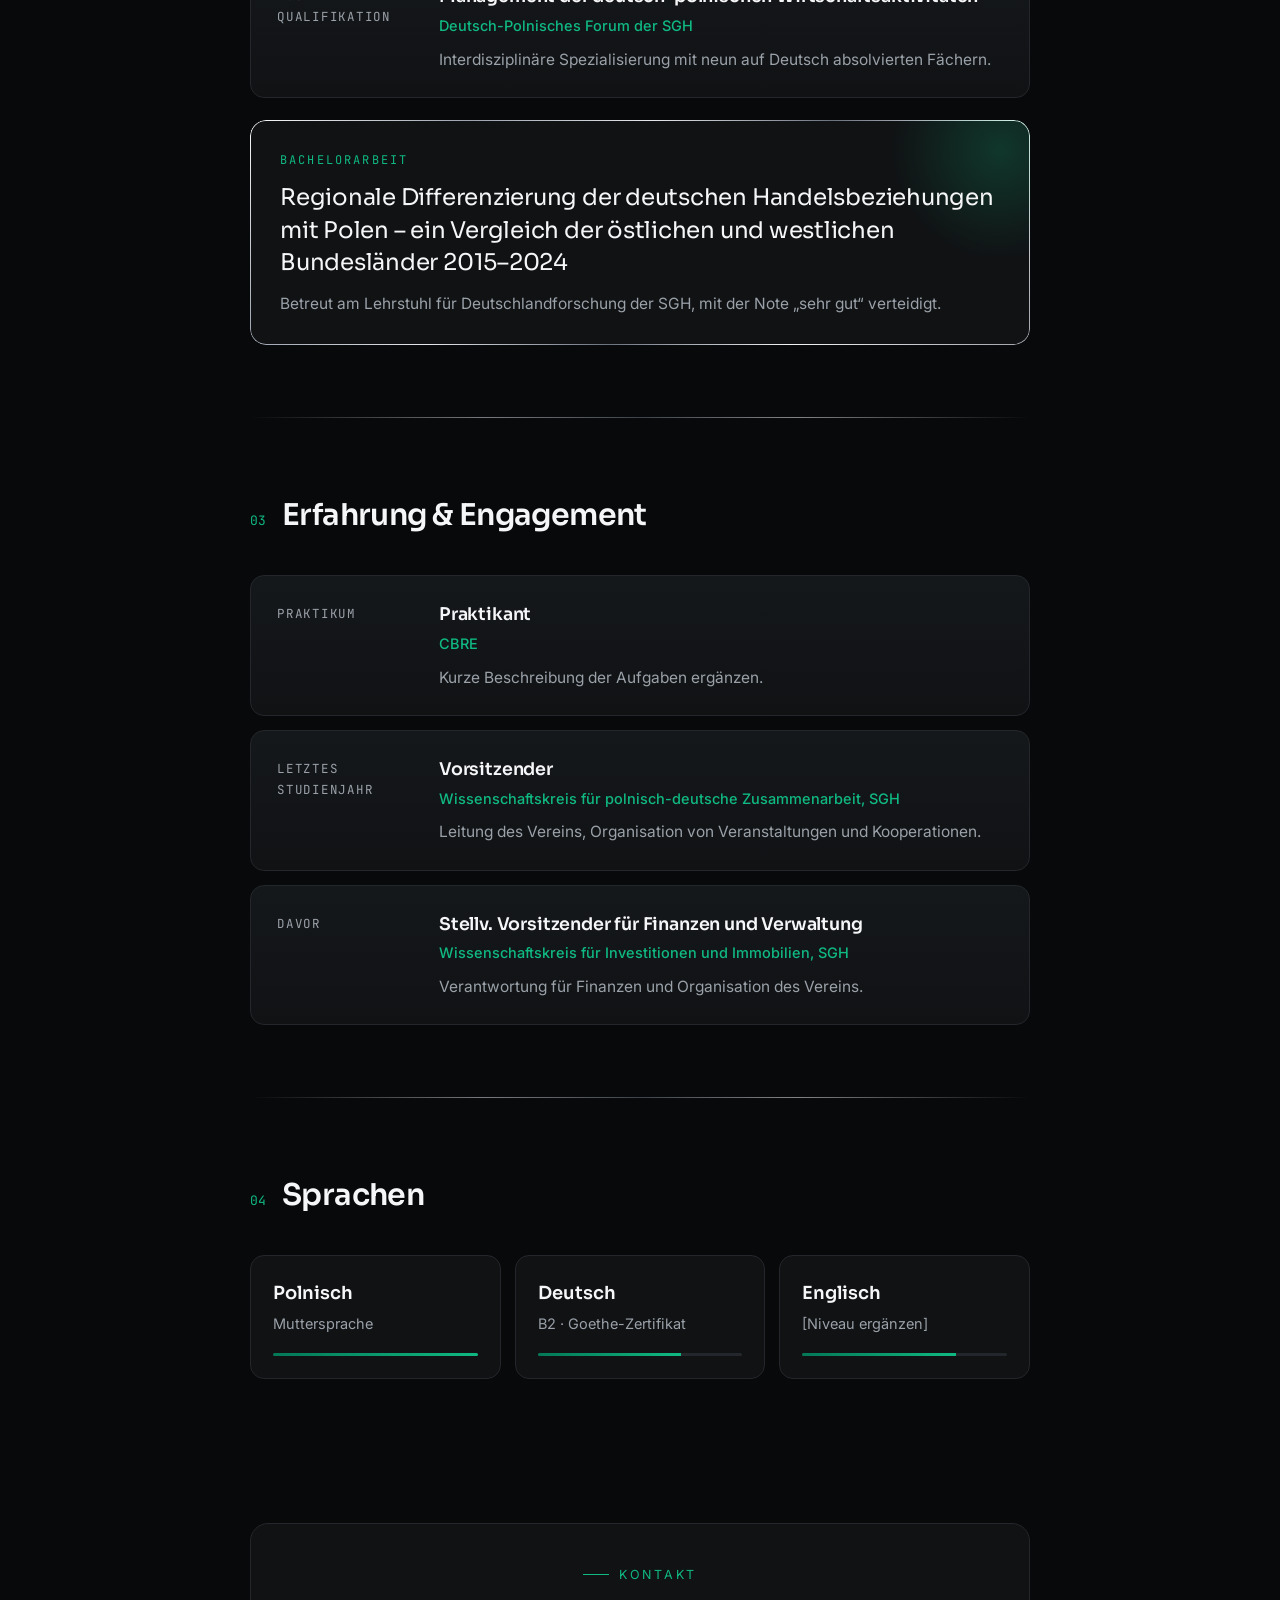
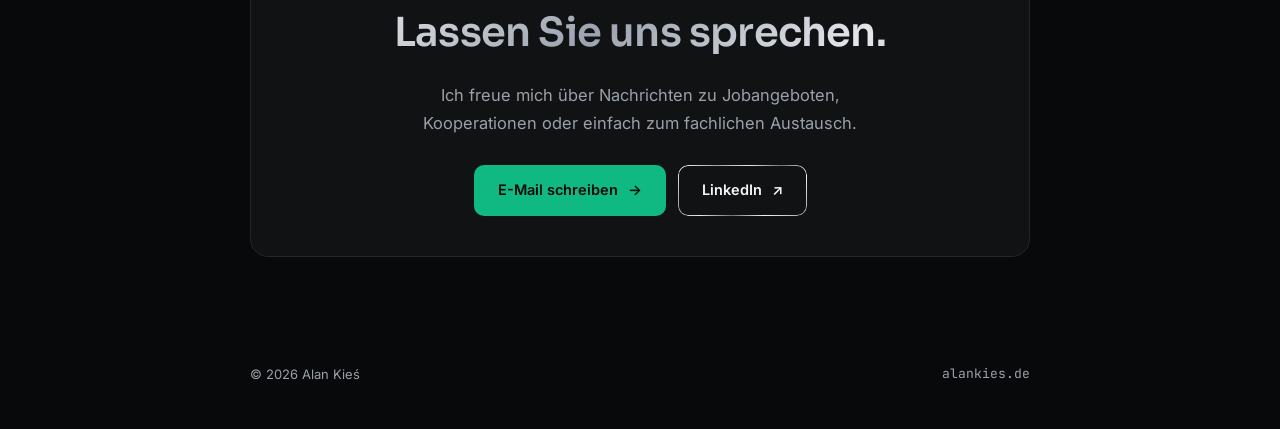
==== commit 9e1ba560: "Add files via upload" ====
--- a/index.html
+++ b/index.html
@@ -164,8 +164,7 @@
   <!-- ====== HERO ====== -->
   <header>
     <div class="avatar-ring">
-      <!-- Foto: Ersetze die nächste Zeile durch  <img class="avatar" src="foto.jpg" alt="Alan Kieś">  -->
-      <div class="avatar">AK</div>
+      <img class="avatar" src="alan-kies-foto.png" alt="Alan Kieś">
     </div>
     <div class="eyebrow">International Business · DE ⇄ PL</div>
     <h1 class="chrome">Alan Kieś</h1>
@@ -176,8 +175,7 @@
     </div>
     <div class="cta">
       <a class="btn primary" href="#kontakt">Kontakt aufnehmen <span class="arrow">→</span></a>
-      <!-- Lebenslauf: lade lebenslauf.pdf mit hoch, dann funktioniert dieser Button -->
-      <a class="btn ghost" href="lebenslauf.pdf">Lebenslauf (PDF) <span class="arrow">↓</span></a>
+      <a class="btn ghost" href="cv-alan-kies-deutsch.pdf" target="_blank" rel="noopener">Lebenslauf (PDF) <span class="arrow">↓</span></a>
     </div>
   </header>
 
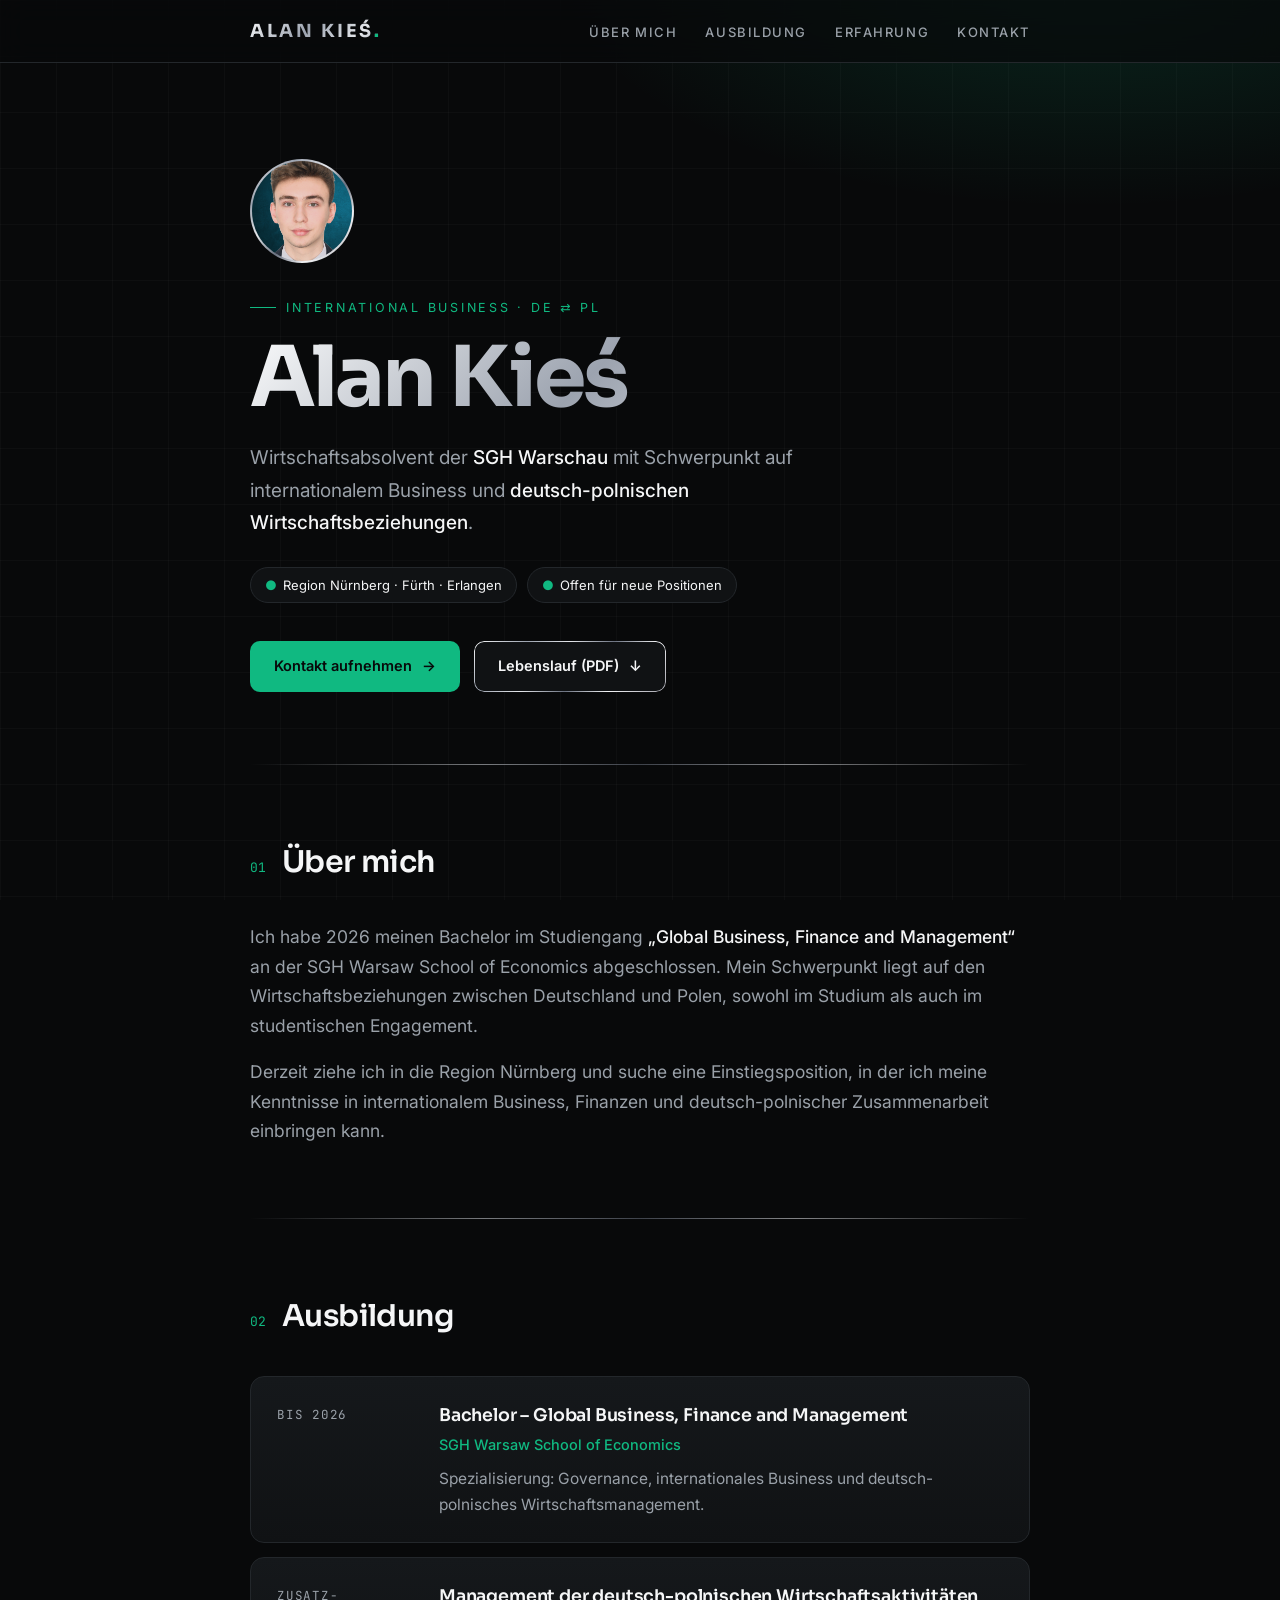
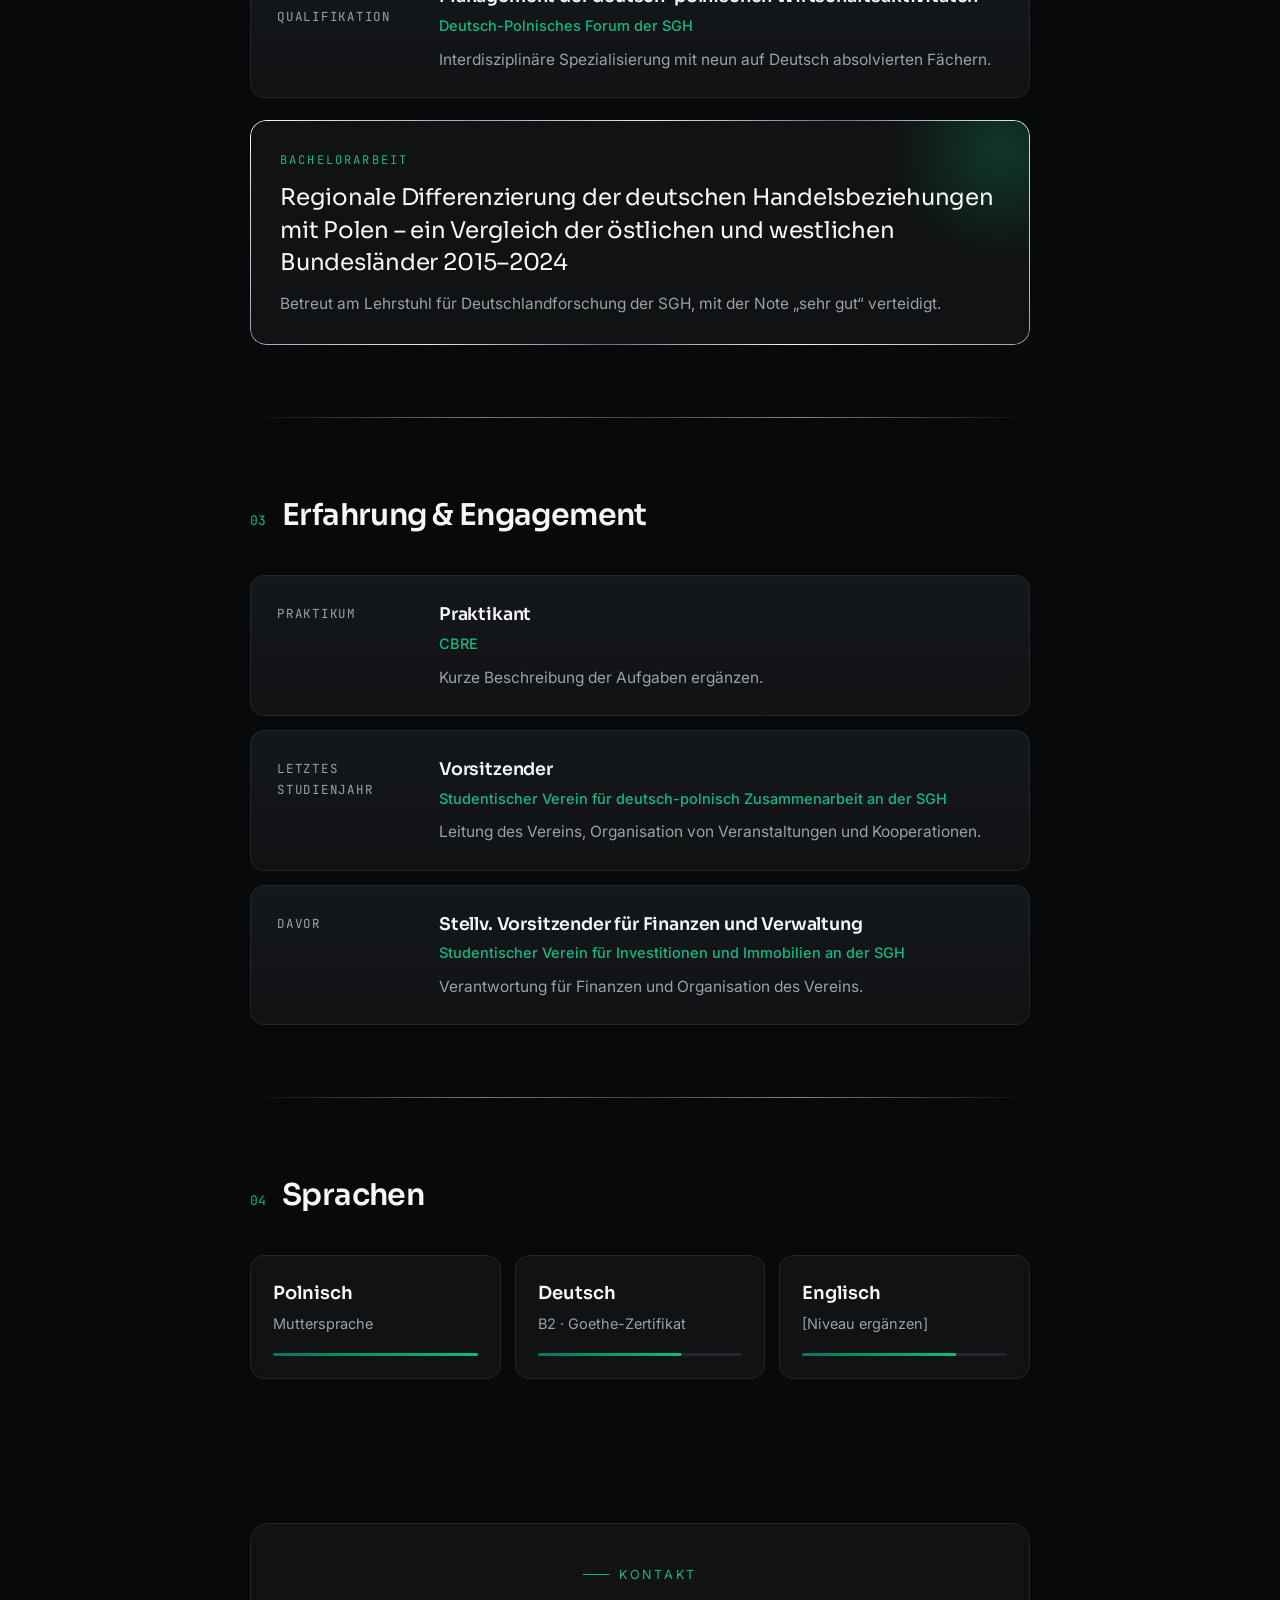
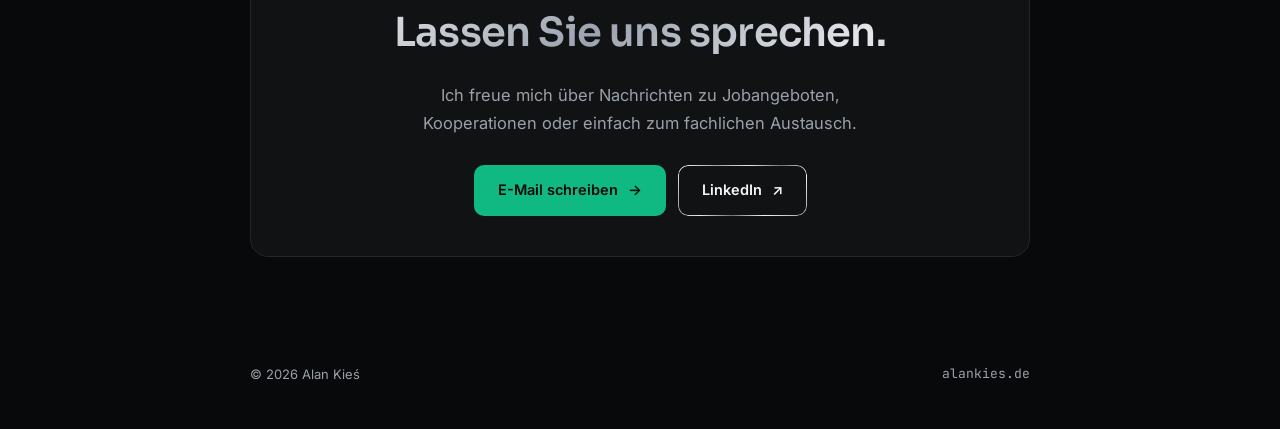
==== commit 29a4b4d4: "Update organization descriptions in index.html" ====
--- a/index.html
+++ b/index.html
@@ -240,7 +240,7 @@
       <div class="when">Letztes Studienjahr</div>
       <div>
         <h3>Vorsitzender</h3>
-        <div class="where">Wissenschaftskreis für polnisch-deutsche Zusammenarbeit, SGH</div>
+        <div class="where">Studentischer Verein für deutsch-polnisch Zusammenarbeit an der SGH</div>
         <p>Leitung des Vereins, Organisation von Veranstaltungen und Kooperationen.</p>
       </div>
     </div>
@@ -249,7 +249,7 @@
       <div class="when">Davor</div>
       <div>
         <h3>Stellv. Vorsitzender für Finanzen und Verwaltung</h3>
-        <div class="where">Wissenschaftskreis für Investitionen und Immobilien, SGH</div>
+        <div class="where">Studentischer Verein für Investitionen und Immobilien an der SGH</div>
         <p>Verantwortung für Finanzen und Organisation des Vereins.</p>
       </div>
     </div>
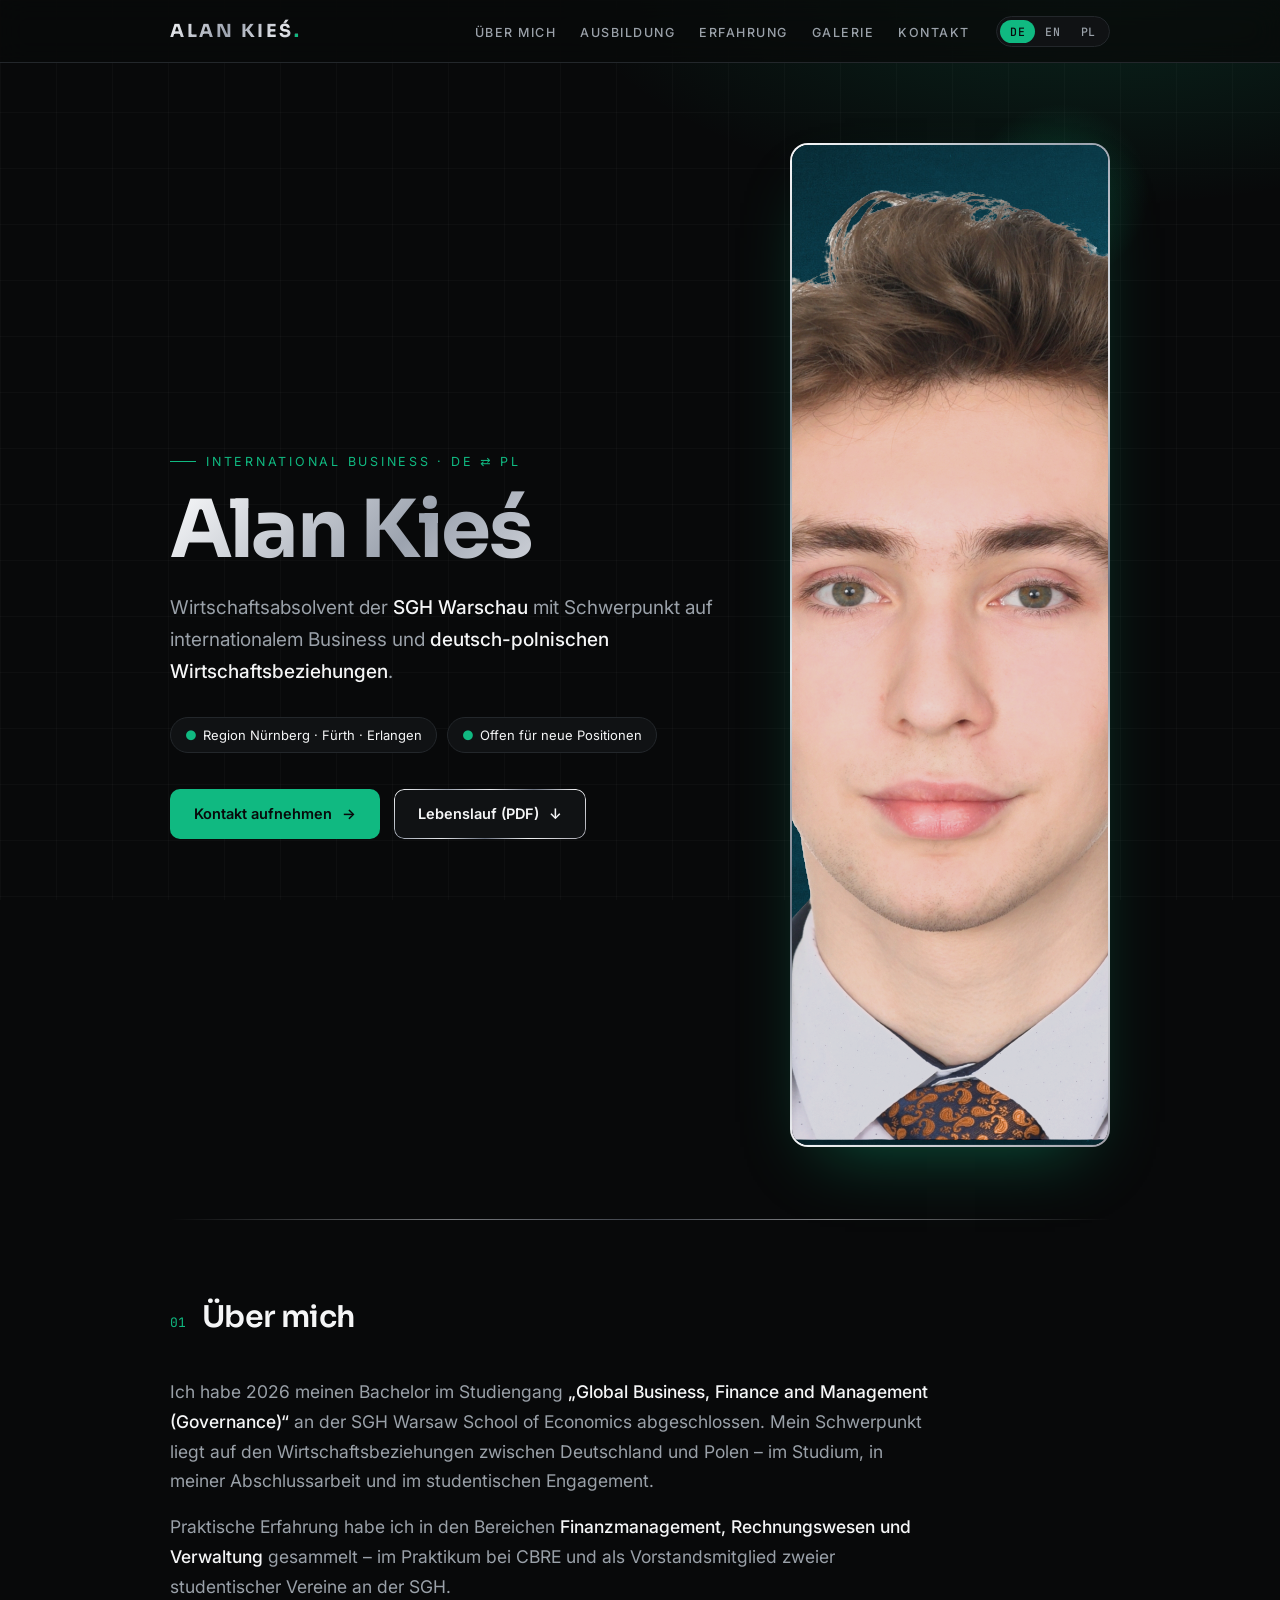
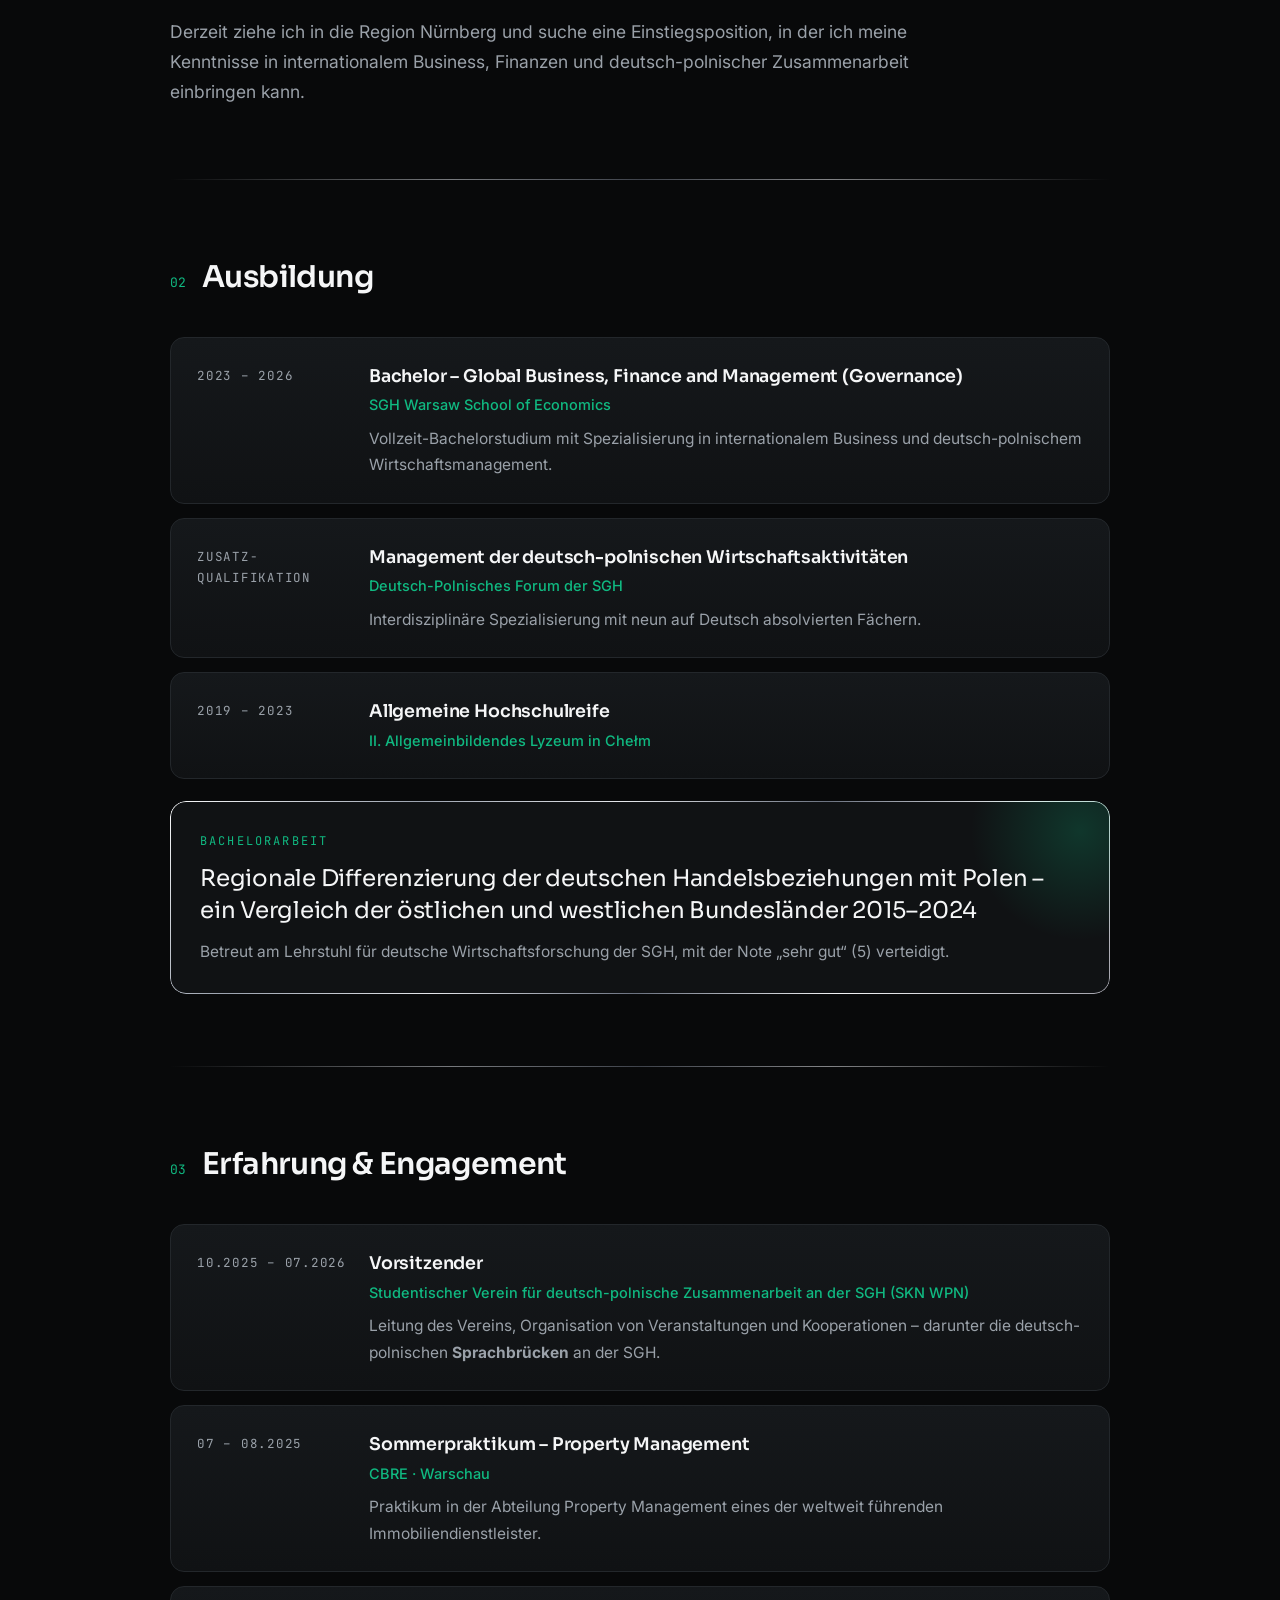
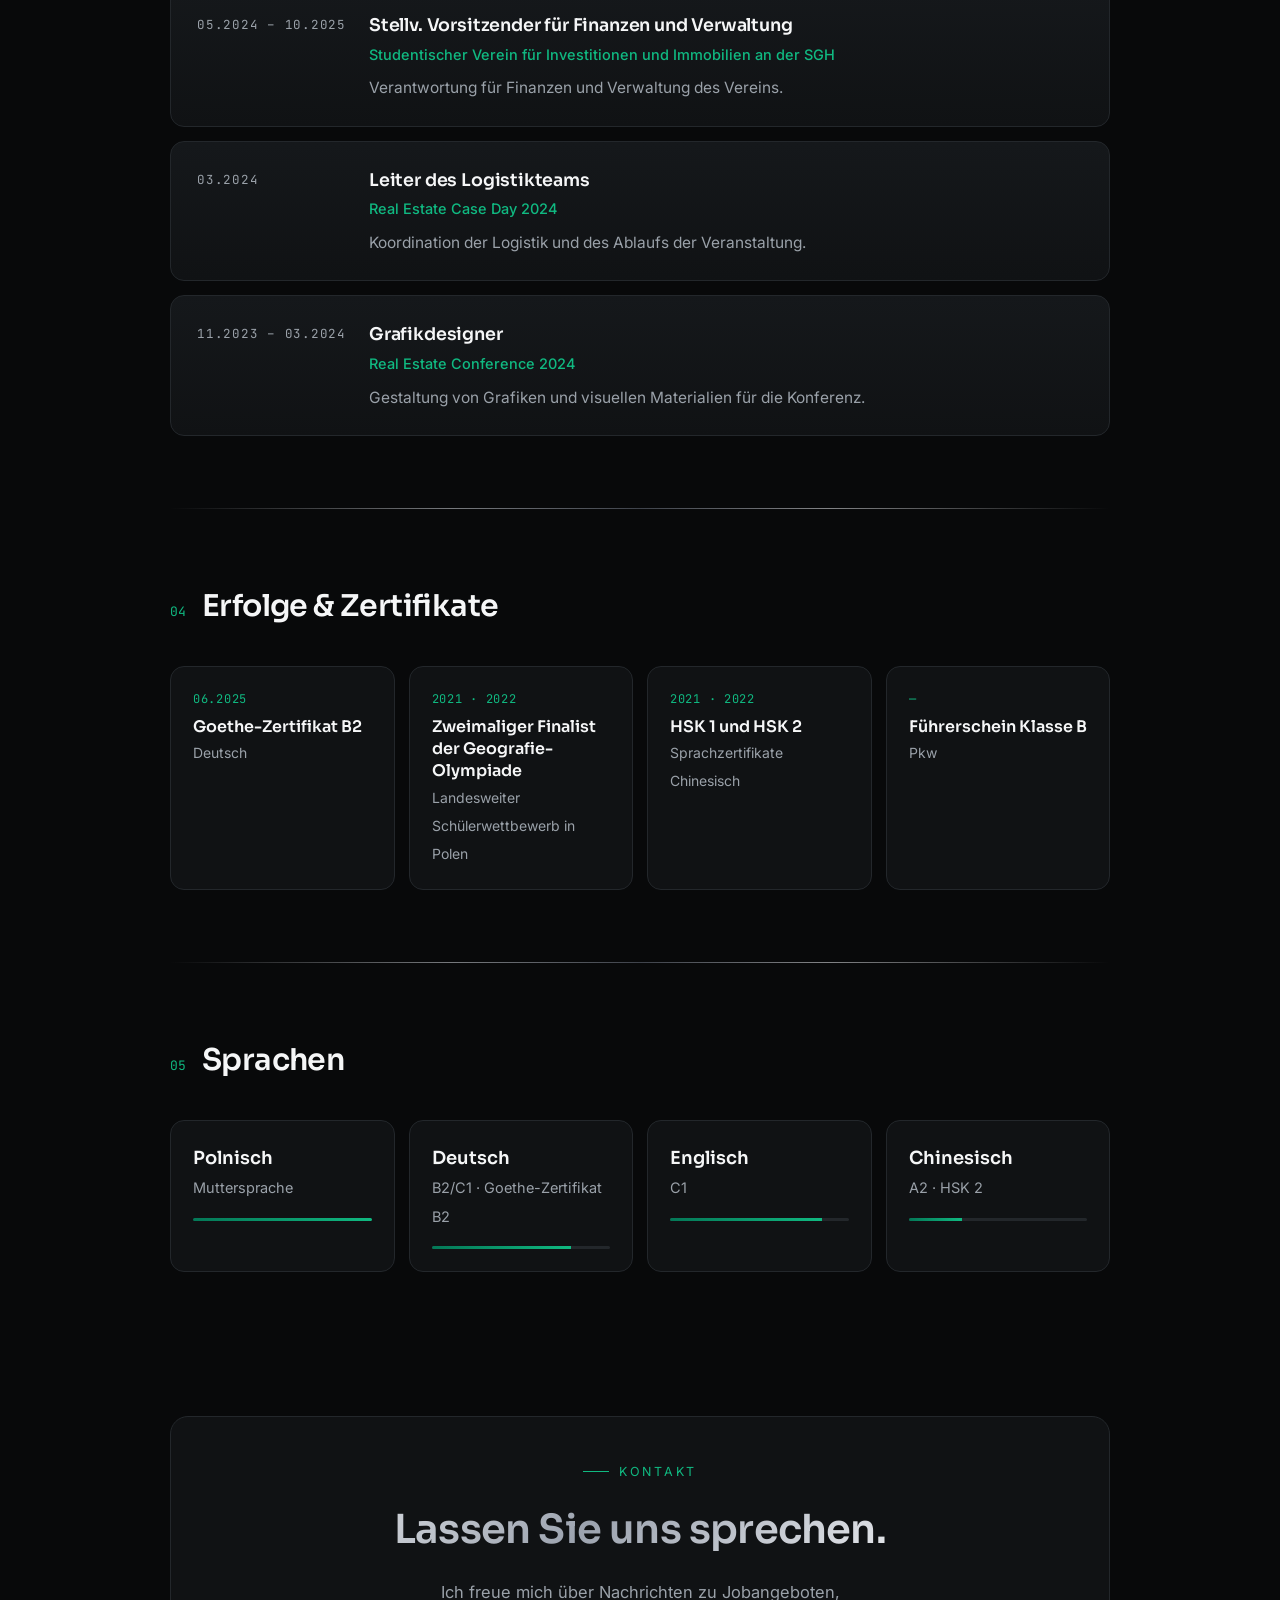
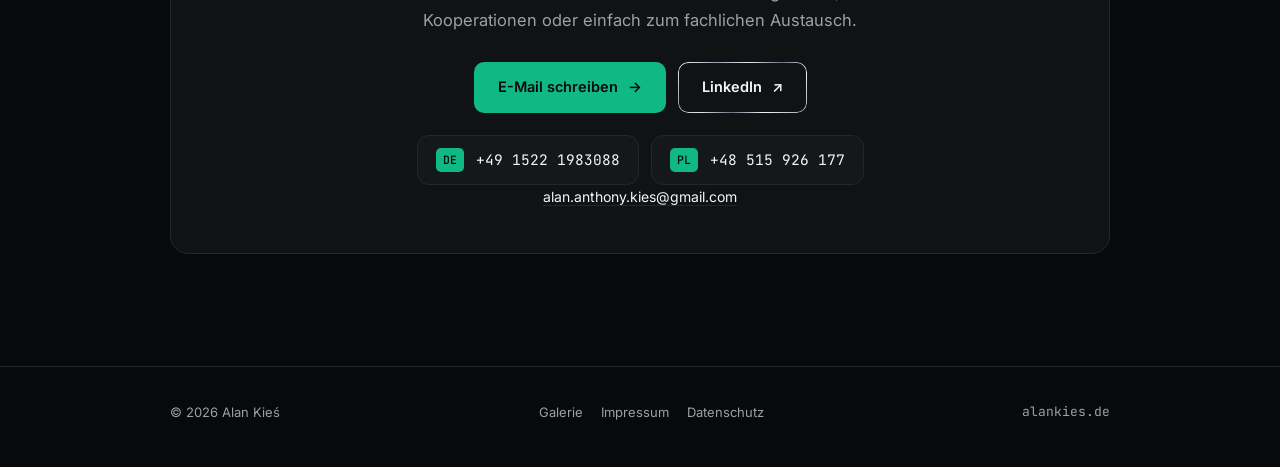
==== commit c285dd58: "Add files via upload" ====
--- a/index.html
+++ b/index.html
@@ -9,275 +9,197 @@
 <link rel="preconnect" href="https://fonts.googleapis.com">
 <link rel="preconnect" href="https://fonts.gstatic.com" crossorigin>
 <link href="https://fonts.googleapis.com/css2?family=Sora:wght@300;400;600;700&family=Inter:wght@400;500;600&family=JetBrains+Mono:wght@400;500&display=swap" rel="stylesheet">
-<style>
-  :root{
-    --black:#08090a;
-    --panel:#101214;
-    --panel-2:#15181b;
-    --white:#f5f6f7;
-    --grey:#9aa1a9;
-    --line:#23272b;
-    --emerald:#10b981;
-    --emerald-deep:#047857;
-    --emerald-glow:rgba(16,185,129,.18);
-    --chrome:linear-gradient(135deg,#f9fafb 0%,#9ca3af 22%,#e5e7eb 40%,#6b7280 58%,#f3f4f6 76%,#a1a1aa 100%);
-    --chrome-line:linear-gradient(90deg,transparent,#d1d5db 30%,#6b7280 50%,#e5e7eb 70%,transparent);
-  }
-  *{box-sizing:border-box;margin:0;padding:0}
-  html{scroll-behavior:smooth}
-  body{
-    background:var(--black); color:var(--white);
-    font-family:Inter,system-ui,sans-serif; font-size:16.5px; line-height:1.7;
-    -webkit-font-smoothing:antialiased;
-    background-image:
-      radial-gradient(ellipse 60% 40% at 85% -5%, var(--emerald-glow), transparent 70%),
-      linear-gradient(rgba(255,255,255,.025) 1px, transparent 1px),
-      linear-gradient(90deg, rgba(255,255,255,.025) 1px, transparent 1px);
-    background-size:auto, 56px 56px, 56px 56px;
-    background-attachment:fixed;
-  }
-  ::selection{background:var(--emerald);color:var(--black)}
-  .wrap{max-width:820px;margin:0 auto;padding:0 20px}
-  .mono{font-family:"JetBrains Mono",monospace}
-
-  /* chrome text */
-  .chrome{
-    background:var(--chrome); background-size:200% 200%;
-    -webkit-background-clip:text; background-clip:text; color:transparent;
-    animation:shine 9s ease-in-out infinite;
-  }
-  @keyframes shine{0%,100%{background-position:0% 50%}50%{background-position:100% 50%}}
-  @media (prefers-reduced-motion:reduce){.chrome{animation:none}}
-
-  /* chrome divider */
-  .rule{height:1px;background:var(--chrome-line);opacity:.55;border:0}
-
-  /* ---------- Navigation ---------- */
-  nav{position:sticky;top:0;z-index:10;
-      background:rgba(8,9,10,.72);backdrop-filter:blur(14px);-webkit-backdrop-filter:blur(14px);
-      border-bottom:1px solid var(--line)}
-  nav .wrap{display:flex;justify-content:space-between;align-items:center;height:62px}
-  .logo{font-family:Sora,sans-serif;font-weight:700;font-size:18px;letter-spacing:.14em;text-decoration:none}
-  .logo .dot{color:var(--emerald);-webkit-text-fill-color:var(--emerald)}
-  nav ul{list-style:none;display:flex;gap:28px}
-  nav a{color:var(--grey);text-decoration:none;font-size:13px;font-weight:500;letter-spacing:.12em;text-transform:uppercase;transition:color .2s}
-  nav a:hover{color:var(--emerald)}
-  @media (max-width:600px){ nav ul{display:none} }
-
-  /* ---------- Hero ---------- */
-  header{padding:96px 0 72px;position:relative}
-  .avatar-ring{width:104px;height:104px;border-radius:50%;padding:2px;background:var(--chrome);margin-bottom:34px}
-  .avatar{width:100%;height:100%;border-radius:50%;background:var(--panel);display:grid;place-items:center;
-          font-family:Sora,sans-serif;font-weight:600;font-size:34px;color:var(--white);object-fit:cover}
-  .eyebrow{font-size:12.5px;letter-spacing:.22em;text-transform:uppercase;color:var(--emerald);display:flex;align-items:center;gap:10px}
-  .eyebrow::before{content:"";width:26px;height:1px;background:var(--emerald)}
-  h1{font-family:Sora,sans-serif;font-weight:700;font-size:clamp(46px,9vw,84px);line-height:1;letter-spacing:-.035em;margin:18px 0 22px}
-  .tagline{font-size:19px;color:var(--grey);max-width:620px;font-weight:400}
-  .tagline strong{color:var(--white);font-weight:500}
-  .meta{margin-top:28px;display:flex;flex-wrap:wrap;gap:10px}
-  .chip{font-size:13px;padding:6px 14px;border-radius:999px;color:var(--white);
-        background:var(--panel);border:1px solid var(--line)}
-  .chip i{font-style:normal;color:var(--emerald);margin-right:6px}
-  .cta{margin-top:38px;display:flex;flex-wrap:wrap;gap:14px}
-  .btn{display:inline-flex;align-items:center;gap:10px;padding:13px 24px;border-radius:10px;
-       font-weight:600;font-size:14.5px;text-decoration:none;transition:transform .2s,box-shadow .2s,background .2s}
-  .btn.primary{background:var(--emerald);color:var(--black);box-shadow:0 0 0 0 var(--emerald-glow)}
-  .btn.primary:hover{transform:translateY(-2px);box-shadow:0 10px 30px -8px rgba(16,185,129,.55)}
-  .btn.ghost{color:var(--white);position:relative;background:var(--panel);isolation:isolate}
-  .btn.ghost::before{content:"";position:absolute;inset:0;border-radius:10px;padding:1px;background:var(--chrome);
-       -webkit-mask:linear-gradient(#000 0 0) content-box,linear-gradient(#000 0 0);-webkit-mask-composite:xor;mask-composite:exclude;z-index:-1}
-  .btn.ghost:hover{transform:translateY(-2px)}
-  .arrow{transition:transform .2s}
-  .btn:hover .arrow{transform:translateX(3px)}
-
-  /* ---------- Sections ---------- */
-  section{padding:72px 0}
-  .sec-head{display:flex;align-items:baseline;gap:16px;margin-bottom:34px}
-  .sec-num{font-family:"JetBrains Mono",monospace;font-size:13px;color:var(--emerald)}
-  h2{font-family:Sora,sans-serif;font-weight:600;font-size:30px;letter-spacing:-.02em}
-  .lead p{color:var(--grey);font-size:17.5px}
-  .lead p strong{color:var(--white);font-weight:500}
-  .lead p + p{margin-top:16px}
-
-  /* timeline cards */
-  .card{background:linear-gradient(180deg,var(--panel-2),var(--panel));border:1px solid var(--line);border-radius:14px;
-        padding:24px 26px;display:grid;grid-template-columns:140px 1fr;gap:22px;transition:border-color .25s,transform .25s}
-  .card + .card{margin-top:14px}
-  .card:hover{border-color:rgba(16,185,129,.45);transform:translateY(-2px)}
-  .when{font-family:"JetBrains Mono",monospace;font-size:12.5px;color:var(--grey);text-transform:uppercase;letter-spacing:.06em;padding-top:3px}
-  .card h3{font-family:Sora,sans-serif;font-size:17.5px;font-weight:600;letter-spacing:-.01em}
-  .where{color:var(--emerald);font-size:14.5px;font-weight:500;margin-top:2px}
-  .card p{color:var(--grey);font-size:15.5px;margin-top:8px}
-  @media (max-width:600px){ .card{grid-template-columns:1fr;gap:6px} }
-
-  /* thesis highlight with chrome border */
-  .feature{margin-top:22px;position:relative;border-radius:16px;padding:30px 30px 28px;background:var(--panel);isolation:isolate;overflow:hidden}
-  .feature::before{content:"";position:absolute;inset:0;border-radius:16px;padding:1px;background:var(--chrome);
-       -webkit-mask:linear-gradient(#000 0 0) content-box,linear-gradient(#000 0 0);-webkit-mask-composite:xor;mask-composite:exclude;z-index:-1}
-  .feature::after{content:"";position:absolute;right:-80px;top:-80px;width:220px;height:220px;border-radius:50%;
-       background:radial-gradient(circle,rgba(16,185,129,.22),transparent 70%);z-index:-1}
-  .feature .label{font-family:"JetBrains Mono",monospace;font-size:12px;letter-spacing:.18em;text-transform:uppercase;color:var(--emerald)}
-  .feature h3{font-family:Sora,sans-serif;font-weight:400;font-size:clamp(19px,3vw,23px);line-height:1.4;margin:12px 0 12px;letter-spacing:-.01em}
-  .feature p{color:var(--grey);font-size:15.5px}
-
-  /* languages */
-  .langs{display:grid;grid-template-columns:repeat(auto-fit,minmax(200px,1fr));gap:14px}
-  .lang{background:var(--panel);border:1px solid var(--line);border-radius:14px;padding:22px}
-  .lang strong{font-family:Sora,sans-serif;font-weight:600;font-size:18px;display:block}
-  .lang span{color:var(--grey);font-size:14.5px}
-  .bar{height:3px;background:var(--line);border-radius:3px;margin-top:16px;overflow:hidden}
-  .bar b{display:block;height:100%;background:linear-gradient(90deg,var(--emerald-deep),var(--emerald))}
-
-  /* contact */
-  .contact-box{background:var(--panel);border:1px solid var(--line);border-radius:18px;padding:40px 34px;text-align:center}
-  .contact-box h2{font-size:clamp(28px,5vw,40px);margin-bottom:14px}
-  .contact-box p{color:var(--grey);max-width:480px;margin:0 auto}
-  .links{display:flex;flex-wrap:wrap;justify-content:center;gap:12px;margin-top:28px}
-
-  footer{padding:34px 0 44px;color:var(--grey);font-size:13px}
-  footer .wrap{display:flex;justify-content:space-between;flex-wrap:wrap;gap:10px}
-  footer a{color:var(--grey);text-decoration:none}
-  footer a:hover{color:var(--emerald)}
-
-  /* reveal on scroll */
-  .reveal{opacity:0;transform:translateY(16px);transition:opacity .7s ease,transform .7s ease}
-  .reveal.in{opacity:1;transform:none}
-  @media (prefers-reduced-motion:reduce){.reveal{opacity:1;transform:none;transition:none}}
-</style>
+<link rel="stylesheet" href="style.css">
 </head>
 <body>
 
 <nav>
   <div class="wrap">
-    <a class="logo chrome" href="#">ALAN KIEŚ<span class="dot">.</span></a>
-    <ul>
-      <li><a href="#ueber-mich">Über mich</a></li>
-      <li><a href="#ausbildung">Ausbildung</a></li>
-      <li><a href="#erfahrung">Erfahrung</a></li>
-      <li><a href="#kontakt">Kontakt</a></li>
-    </ul>
+    <a class="logo chrome" href="index.html">ALAN KIEŚ<span class="dot">.</span></a>
+    <div class="nav-right">
+      <ul>
+        <li><a href="#ueber-mich" data-i18n="nav_about">Über mich</a></li>
+        <li><a href="#ausbildung" data-i18n="nav_edu">Ausbildung</a></li>
+        <li><a href="#erfahrung" data-i18n="nav_exp">Erfahrung</a></li>
+        <li><a href="galerie.html" data-i18n="nav_gallery">Galerie</a></li>
+        <li><a href="#kontakt" data-i18n="nav_contact">Kontakt</a></li>
+      </ul>
+      <div class="lang-switch" role="group" aria-label="Sprache / Language / Język">
+        <button type="button" data-lang="de" aria-pressed="true">DE</button>
+        <button type="button" data-lang="en" aria-pressed="false">EN</button>
+        <button type="button" data-lang="pl" aria-pressed="false">PL</button>
+      </div>
+    </div>
   </div>
 </nav>
 
 <main class="wrap">
 
   <!-- ====== HERO ====== -->
-  <header>
-    <div class="avatar-ring">
-      <img class="avatar" src="alan-kies-foto.png" alt="Alan Kieś">
-    </div>
-    <div class="eyebrow">International Business · DE ⇄ PL</div>
-    <h1 class="chrome">Alan Kieś</h1>
-    <p class="tagline">Wirtschaftsabsolvent der <strong>SGH Warschau</strong> mit Schwerpunkt auf internationalem Business und <strong>deutsch-polnischen Wirtschaftsbeziehungen</strong>.</p>
-    <div class="meta">
-      <span class="chip"><i>●</i>Region Nürnberg · Fürth · Erlangen</span>
-      <span class="chip"><i>●</i>Offen für neue Positionen</span>
-    </div>
-    <div class="cta">
-      <a class="btn primary" href="#kontakt">Kontakt aufnehmen <span class="arrow">→</span></a>
-      <a class="btn ghost" href="cv-alan-kies-deutsch.pdf" target="_blank" rel="noopener">Lebenslauf (PDF) <span class="arrow">↓</span></a>
+  <header class="hero">
+    <div>
+      <div class="eyebrow">International Business · DE ⇄ PL</div>
+      <h1 class="chrome">Alan Kieś</h1>
+      <p class="tagline" data-i18n="tagline">Wirtschaftsabsolvent der <strong>SGH Warschau</strong> mit Schwerpunkt auf internationalem Business und <strong>deutsch-polnischen Wirtschaftsbeziehungen</strong>.</p>
+      <div class="meta">
+        <span class="chip"><i>●</i><span data-i18n="chip_region">Region Nürnberg · Fürth · Erlangen</span></span>
+        <span class="chip"><i>●</i><span data-i18n="chip_open">Offen für neue Positionen</span></span>
+      </div>
+      <div class="cta">
+        <a class="btn primary" href="#kontakt"><span data-i18n="btn_contact">Kontakt aufnehmen</span> <span class="arrow">→</span></a>
+        <a class="btn ghost" href="cv-alan-kies-deutsch.pdf" target="_blank" rel="noopener"><span data-i18n="btn_cv">Lebenslauf (PDF)</span> <span class="arrow">↓</span></a>
+      </div>
+    </div>
+    <div class="portrait">
+      <img src="alan-kies-foto.png" alt="Alan Kieś" width="778" height="1000">
     </div>
   </header>
 
   <hr class="rule">
 
-  <!-- ====== ÜBER MICH ====== -->
+  <!-- ====== 01 ÜBER MICH ====== -->
   <section id="ueber-mich" class="reveal">
-    <div class="sec-head"><span class="sec-num">01</span><h2>Über mich</h2></div>
+    <div class="sec-head"><span class="sec-num">01</span><h2 data-i18n="about_h">Über mich</h2></div>
     <div class="lead">
-      <p>Ich habe 2026 meinen Bachelor im Studiengang <strong>„Global Business, Finance and Management“</strong> an der SGH Warsaw School of Economics abgeschlossen. Mein Schwerpunkt liegt auf den Wirtschaftsbeziehungen zwischen Deutschland und Polen, sowohl im Studium als auch im studentischen Engagement.</p>
-      <p>Derzeit ziehe ich in die Region Nürnberg und suche eine Einstiegsposition, in der ich meine Kenntnisse in internationalem Business, Finanzen und deutsch-polnischer Zusammenarbeit einbringen kann.</p>
-    </div>
-  </section>
-
-  <hr class="rule">
-
-  <!-- ====== AUSBILDUNG ====== -->
+      <p data-i18n="about_p1">Ich habe 2026 meinen Bachelor im Studiengang <strong>„Global Business, Finance and Management (Governance)“</strong> an der SGH Warsaw School of Economics abgeschlossen. Mein Schwerpunkt liegt auf den Wirtschaftsbeziehungen zwischen Deutschland und Polen – im Studium, in meiner Abschlussarbeit und im studentischen Engagement.</p>
+      <p data-i18n="about_p2">Praktische Erfahrung habe ich in den Bereichen <strong>Finanzmanagement, Rechnungswesen und Verwaltung</strong> gesammelt – im Praktikum bei CBRE und als Vorstandsmitglied zweier studentischer Vereine an der SGH.</p>
+      <p data-i18n="about_p3">Derzeit ziehe ich in die Region Nürnberg und suche eine Einstiegsposition, in der ich meine Kenntnisse in internationalem Business, Finanzen und deutsch-polnischer Zusammenarbeit einbringen kann.</p>
+    </div>
+  </section>
+
+  <hr class="rule">
+
+  <!-- ====== 02 AUSBILDUNG ====== -->
   <section id="ausbildung" class="reveal">
-    <div class="sec-head"><span class="sec-num">02</span><h2>Ausbildung</h2></div>
-
-    <div class="card">
-      <div class="when">bis 2026</div>
-      <div>
-        <h3>Bachelor – Global Business, Finance and Management</h3>
+    <div class="sec-head"><span class="sec-num">02</span><h2 data-i18n="edu_h">Ausbildung</h2></div>
+
+    <div class="card">
+      <div class="when">2023 – 2026</div>
+      <div>
+        <h3 data-i18n="edu1_t">Bachelor – Global Business, Finance and Management (Governance)</h3>
         <div class="where">SGH Warsaw School of Economics</div>
-        <p>Spezialisierung: Governance, internationales Business und deutsch-polnisches Wirtschaftsmanagement.</p>
-      </div>
-    </div>
-
-    <div class="card">
-      <div class="when">Zusatz&shy;qualifikation</div>
-      <div>
-        <h3>Management der deutsch-polnischen Wirtschaftsaktivitäten</h3>
-        <div class="where">Deutsch-Polnisches Forum der SGH</div>
-        <p>Interdisziplinäre Spezialisierung mit neun auf Deutsch absolvierten Fächern.</p>
-      </div>
-    </div>
-
-    <div class="feature">
-      <div class="label">Bachelorarbeit</div>
-      <h3>Regionale Differenzierung der deutschen Handelsbeziehungen mit Polen – ein Vergleich der östlichen und westlichen Bundesländer 2015–2024</h3>
-      <p>Betreut am Lehrstuhl für Deutschlandforschung der SGH, mit der Note „sehr gut“ verteidigt.</p>
-    </div>
-  </section>
-
-  <hr class="rule">
-
-  <!-- ====== ERFAHRUNG ====== -->
+        <p data-i18n="edu1_d">Vollzeit-Bachelorstudium mit Spezialisierung in internationalem Business und deutsch-polnischem Wirtschaftsmanagement.</p>
+      </div>
+    </div>
+
+    <div class="card">
+      <div class="when" data-i18n="edu2_when">Zusatz&shy;qualifikation</div>
+      <div>
+        <h3 data-i18n="edu2_t">Management der deutsch-polnischen Wirtschaftsaktivitäten</h3>
+        <div class="where" data-i18n="edu2_w">Deutsch-Polnisches Forum der SGH</div>
+        <p data-i18n="edu2_d">Interdisziplinäre Spezialisierung mit neun auf Deutsch absolvierten Fächern.</p>
+      </div>
+    </div>
+
+    <div class="card">
+      <div class="when">2019 – 2023</div>
+      <div>
+        <h3 data-i18n="edu3_t">Allgemeine Hochschulreife</h3>
+        <div class="where" data-i18n="edu3_w">II. Allgemeinbildendes Lyzeum in Chełm</div>
+      </div>
+    </div>
+
+    <div class="feature chrome-border">
+      <div class="label" data-i18n="thesis_l">Bachelorarbeit</div>
+      <h3 data-i18n="thesis_t">Regionale Differenzierung der deutschen Handelsbeziehungen mit Polen – ein Vergleich der östlichen und westlichen Bundesländer 2015–2024</h3>
+      <p data-i18n="thesis_d">Betreut am Lehrstuhl für deutsche Wirtschaftsforschung der SGH, mit der Note „sehr gut“ (5) verteidigt.</p>
+    </div>
+  </section>
+
+  <hr class="rule">
+
+  <!-- ====== 03 ERFAHRUNG ====== -->
   <section id="erfahrung" class="reveal">
-    <div class="sec-head"><span class="sec-num">03</span><h2>Erfahrung &amp; Engagement</h2></div>
-
-    <div class="card">
-      <div class="when">Praktikum</div>
-      <div>
-        <h3>Praktikant</h3>
-        <div class="where">CBRE</div>
-        <p><!-- Hier 1–2 Sätze: Abteilung, Aufgaben, Zeitraum --> Kurze Beschreibung der Aufgaben ergänzen.</p>
-      </div>
-    </div>
-
-    <div class="card">
-      <div class="when">Letztes Studienjahr</div>
-      <div>
-        <h3>Vorsitzender</h3>
-        <div class="where">Studentischer Verein für deutsch-polnisch Zusammenarbeit an der SGH</div>
-        <p>Leitung des Vereins, Organisation von Veranstaltungen und Kooperationen.</p>
-      </div>
-    </div>
-
-    <div class="card">
-      <div class="when">Davor</div>
-      <div>
-        <h3>Stellv. Vorsitzender für Finanzen und Verwaltung</h3>
-        <div class="where">Studentischer Verein für Investitionen und Immobilien an der SGH</div>
-        <p>Verantwortung für Finanzen und Organisation des Vereins.</p>
-      </div>
-    </div>
-  </section>
-
-  <hr class="rule">
-
-  <!-- ====== SPRACHEN ====== -->
+    <div class="sec-head"><span class="sec-num">03</span><h2 data-i18n="exp_h">Erfahrung &amp; Engagement</h2></div>
+
+    <div class="card">
+      <div class="when">10.2025 – 07.2026</div>
+      <div>
+        <h3 data-i18n="exp1_t">Vorsitzender</h3>
+        <div class="where" data-i18n="exp1_w">Studentischer Verein für deutsch-polnische Zusammenarbeit an der SGH (SKN WPN)</div>
+        <p data-i18n="exp1_d">Leitung des Vereins, Organisation von Veranstaltungen und Kooperationen – darunter die deutsch-polnischen <strong>Sprachbrücken</strong> an der SGH.</p>
+      </div>
+    </div>
+
+    <div class="card">
+      <div class="when">07 – 08.2025</div>
+      <div>
+        <h3 data-i18n="exp2_t">Sommerpraktikum – Property Management</h3>
+        <div class="where">CBRE · <span data-i18n="warsaw">Warschau</span></div>
+        <!-- Tipp: hier noch 1–2 konkrete Aufgaben ergänzen -->
+        <p data-i18n="exp2_d">Praktikum in der Abteilung Property Management eines der weltweit führenden Immobiliendienstleister.</p>
+      </div>
+    </div>
+
+    <div class="card">
+      <div class="when">05.2024 – 10.2025</div>
+      <div>
+        <h3 data-i18n="exp3_t">Stellv. Vorsitzender für Finanzen und Verwaltung</h3>
+        <div class="where" data-i18n="exp3_w">Studentischer Verein für Investitionen und Immobilien an der SGH</div>
+        <p data-i18n="exp3_d">Verantwortung für Finanzen und Verwaltung des Vereins.</p>
+      </div>
+    </div>
+
+    <div class="card">
+      <div class="when">03.2024</div>
+      <div>
+        <h3 data-i18n="exp4_t">Leiter des Logistikteams</h3>
+        <div class="where">Real Estate Case Day 2024</div>
+        <p data-i18n="exp4_d">Koordination der Logistik und des Ablaufs der Veranstaltung.</p>
+      </div>
+    </div>
+
+    <div class="card">
+      <div class="when">11.2023 – 03.2024</div>
+      <div>
+        <h3 data-i18n="exp5_t">Grafikdesigner</h3>
+        <div class="where">Real Estate Conference 2024</div>
+        <p data-i18n="exp5_d">Gestaltung von Grafiken und visuellen Materialien für die Konferenz.</p>
+      </div>
+    </div>
+  </section>
+
+  <hr class="rule">
+
+  <!-- ====== 04 ERFOLGE ====== -->
+  <section id="erfolge" class="reveal">
+    <div class="sec-head"><span class="sec-num">04</span><h2 data-i18n="aw_h">Erfolge &amp; Zertifikate</h2></div>
+    <div class="awards">
+      <div class="award"><div class="yr">06.2025</div><strong data-i18n="aw1_t">Goethe-Zertifikat B2</strong><span data-i18n="aw1_d">Deutsch</span></div>
+      <div class="award"><div class="yr">2021 · 2022</div><strong data-i18n="aw2_t">Zweimaliger Finalist der Geografie-Olympiade</strong><span data-i18n="aw2_d">Landesweiter Schülerwettbewerb in Polen</span></div>
+      <div class="award"><div class="yr">2021 · 2022</div><strong data-i18n="aw3_t">HSK 1 und HSK 2</strong><span data-i18n="aw3_d">Sprachzertifikate Chinesisch</span></div>
+      <div class="award"><div class="yr">—</div><strong data-i18n="aw4_t">Führerschein Klasse B</strong><span data-i18n="aw4_d">Pkw</span></div>
+    </div>
+  </section>
+
+  <hr class="rule">
+
+  <!-- ====== 05 SPRACHEN ====== -->
   <section id="sprachen" class="reveal">
-    <div class="sec-head"><span class="sec-num">04</span><h2>Sprachen</h2></div>
+    <div class="sec-head"><span class="sec-num">05</span><h2 data-i18n="lang_h">Sprachen</h2></div>
     <div class="langs">
-      <div class="lang"><strong>Polnisch</strong><span>Muttersprache</span><div class="bar"><b style="width:100%"></b></div></div>
-      <div class="lang"><strong>Deutsch</strong><span>B2 · Goethe-Zertifikat</span><div class="bar"><b style="width:70%"></b></div></div>
-      <!-- Englisch: Niveau und Balkenbreite (width) anpassen -->
-      <div class="lang"><strong>Englisch</strong><span>[Niveau ergänzen]</span><div class="bar"><b style="width:75%"></b></div></div>
+      <div class="lang"><strong data-i18n="l_pl">Polnisch</strong><span data-i18n="l_pl_d">Muttersprache</span><div class="bar"><b style="width:100%"></b></div></div>
+      <div class="lang"><strong data-i18n="l_de">Deutsch</strong><span data-i18n="l_de_d">B2/C1 · Goethe-Zertifikat B2</span><div class="bar"><b style="width:78%"></b></div></div>
+      <div class="lang"><strong data-i18n="l_en">Englisch</strong><span>C1</span><div class="bar"><b style="width:85%"></b></div></div>
+      <div class="lang"><strong data-i18n="l_zh">Chinesisch</strong><span>A2 · HSK 2</span><div class="bar"><b style="width:30%"></b></div></div>
     </div>
   </section>
 
   <!-- ====== KONTAKT ====== -->
   <section id="kontakt" class="reveal">
     <div class="contact-box">
-      <div class="eyebrow" style="justify-content:center">Kontakt</div>
-      <h2 class="chrome" style="margin-top:14px">Lassen Sie uns sprechen.</h2>
-      <p>Ich freue mich über Nachrichten zu Jobangeboten, Kooperationen oder einfach zum fachlichen Austausch.</p>
+      <div class="eyebrow" style="justify-content:center" data-i18n="ct_eye">Kontakt</div>
+      <h2 class="chrome" data-i18n="ct_h">Lassen Sie uns sprechen.</h2>
+      <p data-i18n="ct_p">Ich freue mich über Nachrichten zu Jobangeboten, Kooperationen oder einfach zum fachlichen Austausch.</p>
       <div class="links">
-        <a class="btn primary" href="mailto:DEINE@EMAIL.DE">E-Mail schreiben <span class="arrow">→</span></a>
-        <a class="btn ghost" href="https://www.linkedin.com/in/DEIN-PROFIL">LinkedIn <span class="arrow">↗</span></a>
-      </div>
+        <a class="btn primary" href="mailto:alan.anthony.kies@gmail.com"><span data-i18n="ct_mail">E-Mail schreiben</span> <span class="arrow">→</span></a>
+        <a class="btn ghost" href="https://www.linkedin.com/in/alan-kies" target="_blank" rel="noopener">LinkedIn <span class="arrow">↗</span></a>
+      </div>
+      <div class="phones">
+        <a class="phone" href="tel:+4915221983088"><span class="cc">DE</span><span class="num">+49 1522 1983088</span></a>
+        <a class="phone" href="tel:+48515926177"><span class="cc">PL</span><span class="num">+48 515 926 177</span></a>
+      </div>
+      <p class="mail-plain"><a href="mailto:alan.anthony.kies@gmail.com">alan.anthony.kies@gmail.com</a></p>
     </div>
   </section>
 
@@ -286,16 +208,125 @@
 <footer>
   <div class="wrap">
     <span>© 2026 Alan Kieś</span>
+    <div class="legal">
+      <a href="galerie.html" data-i18n="nav_gallery">Galerie</a>
+      <a href="impressum.html">Impressum</a>
+      <a href="impressum.html#datenschutz" data-i18n="ft_privacy">Datenschutz</a>
+    </div>
     <span class="mono">alankies.de</span>
   </div>
 </footer>
 
 <script>
-  // sanftes Einblenden der Abschnitte beim Scrollen
-  const io = new IntersectionObserver(entries => {
-    entries.forEach(e => { if (e.isIntersecting) { e.target.classList.add('in'); io.unobserve(e.target); } });
-  }, { threshold: 0.12 });
-  document.querySelectorAll('.reveal').forEach(el => io.observe(el));
+window.I18N = {
+  en: {
+    _title: "Alan Kieś – International Business",
+    nav_about: "About", nav_edu: "Education", nav_exp: "Experience", nav_gallery: "Gallery", nav_contact: "Contact",
+    tagline: "Business graduate of <strong>SGH Warsaw School of Economics</strong>, focused on international business and <strong>German-Polish economic relations</strong>.",
+    chip_region: "Nuremberg · Fürth · Erlangen area",
+    chip_open: "Open to new opportunities",
+    btn_contact: "Get in touch",
+    btn_cv: "CV (PDF, German)",
+    about_h: "About me",
+    about_p1: "In 2026 I completed my bachelor's degree in <strong>“Global Business, Finance and Management (Governance)”</strong> at SGH Warsaw School of Economics. My focus is on economic relations between Germany and Poland – in my studies, my thesis and my student activities.",
+    about_p2: "I gained practical experience in <strong>financial management, accounting and administration</strong> – during my internship at CBRE and as a board member of two student associations at SGH.",
+    about_p3: "I am currently moving to the Nuremberg area and looking for an entry-level position where I can apply my knowledge of international business, finance and German-Polish cooperation.",
+    edu_h: "Education",
+    edu1_t: "Bachelor – Global Business, Finance and Management (Governance)",
+    edu1_d: "Full-time bachelor's programme specialising in international business and German-Polish economic management.",
+    edu2_when: "Additional qualification",
+    edu2_t: "Management of German-Polish Business Activities",
+    edu2_w: "German-Polish Forum at SGH",
+    edu2_d: "Interdisciplinary specialisation comprising nine courses completed in German.",
+    edu3_t: "Secondary school diploma (Matura)",
+    edu3_w: "II General Secondary School in Chełm",
+    thesis_l: "Bachelor's thesis",
+    thesis_t: "Regional differentiation of Germany's trade relations with Poland – a comparative analysis of the eastern and western federal states, 2015–2024",
+    thesis_d: "Supervised at the Department of German Economic Studies at SGH, defended with the grade “very good” (5).",
+    exp_h: "Experience &amp; Engagement",
+    exp1_t: "President",
+    exp1_w: "Student Association for German-Polish Cooperation at SGH (SKN WPN)",
+    exp1_d: "Leading the association, organising events and partnerships – including the German-Polish <strong>“Sprachbrücken”</strong> language exchange events at SGH.",
+    exp2_t: "Summer internship – Property Management",
+    warsaw: "Warsaw",
+    exp2_d: "Internship in the Property Management department of one of the world's leading real estate services firms.",
+    exp3_t: "Vice President for Finance and Administration",
+    exp3_w: "Student Association for Investment and Real Estate at SGH",
+    exp3_d: "Responsible for the association's finances and administration.",
+    exp4_t: "Head of the Logistics Team",
+    exp4_d: "Coordinating the event's logistics and schedule.",
+    exp5_t: "Graphic Designer",
+    exp5_d: "Designing graphics and visual materials for the conference.",
+    aw_h: "Achievements &amp; Certificates",
+    aw1_t: "Goethe-Zertifikat B2", aw1_d: "German",
+    aw2_t: "Two-time finalist of the Geography Olympiad", aw2_d: "National secondary school competition in Poland",
+    aw3_t: "HSK 1 and HSK 2", aw3_d: "Chinese language certificates",
+    aw4_t: "Driving licence, category B", aw4_d: "Car",
+    lang_h: "Languages",
+    l_pl: "Polish", l_pl_d: "Native",
+    l_de: "German", l_de_d: "B2/C1 · Goethe-Zertifikat B2",
+    l_en: "English", l_zh: "Chinese",
+    ct_eye: "Contact",
+    ct_h: "Let's talk.",
+    ct_p: "I'm happy to hear about job opportunities, collaborations or simply to exchange ideas.",
+    ct_mail: "Send an email",
+    ft_privacy: "Privacy"
+  },
+  pl: {
+    _title: "Alan Kieś – biznes międzynarodowy",
+    nav_about: "O mnie", nav_edu: "Wykształcenie", nav_exp: "Doświadczenie", nav_gallery: "Galeria", nav_contact: "Kontakt",
+    tagline: "Absolwent <strong>SGH w Warszawie</strong> specjalizujący się w biznesie międzynarodowym i <strong>polsko-niemieckich stosunkach gospodarczych</strong>.",
+    chip_region: "Region Norymbergi · Fürth · Erlangen",
+    chip_open: "Otwarty na nowe wyzwania zawodowe",
+    btn_contact: "Skontaktuj się",
+    btn_cv: "CV (PDF, po niemiecku)",
+    about_h: "O mnie",
+    about_p1: "W 2026 roku ukończyłem studia licencjackie na kierunku <strong>„Globalny biznes, finanse i zarządzanie (Governance)”</strong> w Szkole Głównej Handlowej w Warszawie. Specjalizuję się w stosunkach gospodarczych między Niemcami a Polską – w trakcie studiów, w pracy dyplomowej i w działalności studenckiej.",
+    about_p2: "Doświadczenie praktyczne zdobyłem w obszarach <strong>zarządzania finansami, rachunkowości i administracji</strong> – podczas praktyk w CBRE oraz jako członek zarządu dwóch kół naukowych SGH.",
+    about_p3: "Obecnie przeprowadzam się w okolice Norymbergi i szukam stanowiska na start kariery, na którym wykorzystam swoją wiedzę z zakresu biznesu międzynarodowego, finansów i współpracy polsko-niemieckiej.",
+    edu_h: "Wykształcenie",
+    edu1_t: "Licencjat – Globalny biznes, finanse i zarządzanie (Governance)",
+    edu1_d: "Studia stacjonarne pierwszego stopnia ze specjalizacją w biznesie międzynarodowym i polsko-niemieckim zarządzaniu gospodarczym.",
+    edu2_when: "Dodatkowe kwalifikacje",
+    edu2_t: "Zarządzanie polsko-niemiecką działalnością gospodarczą",
+    edu2_w: "Forum Polsko-Niemieckie SGH",
+    edu2_d: "Interdyscyplinarna specjalizacja obejmująca dziewięć przedmiotów zaliczonych w języku niemieckim.",
+    edu3_t: "Matura",
+    edu3_w: "II Liceum Ogólnokształcące w Chełmie",
+    thesis_l: "Praca licencjacka",
+    thesis_t: "Regionalne zróżnicowanie stosunków handlowych Niemiec z Polską – analiza porównawcza wschodnich i zachodnich krajów związkowych w latach 2015–2024",
+    thesis_d: "Napisana w Katedrze Badań nad Gospodarką Niemiec SGH, obroniona na ocenę bardzo dobrą (5).",
+    exp_h: "Doświadczenie i działalność",
+    exp1_t: "Przewodniczący",
+    exp1_w: "Studenckie Koło Naukowe Współpracy Polsko-Niemieckiej SGH (SKN WPN)",
+    exp1_d: "Kierowanie kołem, organizacja wydarzeń i współpracy – w tym polsko-niemieckich spotkań językowych <strong>„Sprachbrücken”</strong> w SGH.",
+    exp2_t: "Praktyki letnie – Property Management",
+    warsaw: "Warszawa",
+    exp2_d: "Praktyki w dziale Property Management jednej z wiodących na świecie firm doradczych na rynku nieruchomości.",
+    exp3_t: "Wiceprzewodniczący ds. finansów i administracji",
+    exp3_w: "Studenckie Koło Naukowe Inwestycji i Nieruchomości SGH",
+    exp3_d: "Odpowiedzialność za finanse i administrację koła.",
+    exp4_t: "Kierownik zespołu logistyki",
+    exp4_d: "Koordynacja logistyki i przebiegu wydarzenia.",
+    exp5_t: "Grafik",
+    exp5_d: "Projektowanie grafik i materiałów wizualnych na konferencję.",
+    aw_h: "Osiągnięcia i certyfikaty",
+    aw1_t: "Goethe-Zertifikat B2", aw1_d: "Język niemiecki",
+    aw2_t: "Dwukrotny finalista Olimpiady Geograficznej", aw2_d: "Ogólnopolska olimpiada przedmiotowa",
+    aw3_t: "HSK 1 i HSK 2", aw3_d: "Certyfikaty z języka chińskiego",
+    aw4_t: "Prawo jazdy kat. B", aw4_d: "Samochód osobowy",
+    lang_h: "Języki",
+    l_pl: "Polski", l_pl_d: "Język ojczysty",
+    l_de: "Niemiecki", l_de_d: "B2/C1 · Goethe-Zertifikat B2",
+    l_en: "Angielski", l_zh: "Chiński",
+    ct_eye: "Kontakt",
+    ct_h: "Porozmawiajmy.",
+    ct_p: "Chętnie odpowiem na wiadomości dotyczące ofert pracy, współpracy albo po prostu wymiany doświadczeń.",
+    ct_mail: "Napisz e-mail",
+    ft_privacy: "Prywatność"
+  }
+};
 </script>
+<script src="i18n.js"></script>
 </body>
 </html>
--- a/style.css
+++ b/style.css
@@ -0,0 +1,217 @@
+/* =========================================================
+   alankies.de – gemeinsames Stylesheet für alle Seiten
+   ========================================================= */
+:root{
+  --black:#08090a;
+  --panel:#101214;
+  --panel-2:#15181b;
+  --white:#f5f6f7;
+  --grey:#9aa1a9;
+  --line:#23272b;
+  --emerald:#10b981;
+  --emerald-deep:#047857;
+  --emerald-glow:rgba(16,185,129,.18);
+  --chrome:linear-gradient(135deg,#f9fafb 0%,#9ca3af 22%,#e5e7eb 40%,#6b7280 58%,#f3f4f6 76%,#a1a1aa 100%);
+  --chrome-line:linear-gradient(90deg,transparent,#d1d5db 30%,#6b7280 50%,#e5e7eb 70%,transparent);
+}
+*{box-sizing:border-box;margin:0;padding:0}
+html{scroll-behavior:smooth}
+body{
+  background:var(--black); color:var(--white);
+  font-family:Inter,system-ui,sans-serif; font-size:16.5px; line-height:1.7;
+  -webkit-font-smoothing:antialiased;
+  background-image:
+    radial-gradient(ellipse 60% 40% at 85% -5%, var(--emerald-glow), transparent 70%),
+    linear-gradient(rgba(255,255,255,.025) 1px, transparent 1px),
+    linear-gradient(90deg, rgba(255,255,255,.025) 1px, transparent 1px);
+  background-size:auto, 56px 56px, 56px 56px;
+  background-attachment:fixed;
+  min-height:100vh; display:flex; flex-direction:column;
+}
+main{flex:1}
+::selection{background:var(--emerald);color:var(--black)}
+.wrap{max-width:980px;margin:0 auto;padding:0 20px}
+.mono{font-family:"JetBrains Mono",monospace}
+a{color:inherit}
+
+/* ---------- Chrom-Effekte ---------- */
+.chrome{
+  background:var(--chrome); background-size:200% 200%;
+  -webkit-background-clip:text; background-clip:text; color:transparent;
+  animation:shine 9s ease-in-out infinite;
+}
+@keyframes shine{0%,100%{background-position:0% 50%}50%{background-position:100% 50%}}
+.rule{height:1px;background:var(--chrome-line);opacity:.55;border:0}
+
+/* ---------- Navigation ---------- */
+nav{position:sticky;top:0;z-index:20;
+    background:rgba(8,9,10,.78);backdrop-filter:blur(14px);-webkit-backdrop-filter:blur(14px);
+    border-bottom:1px solid var(--line)}
+nav .wrap{display:flex;justify-content:space-between;align-items:center;min-height:62px;gap:18px}
+.logo{font-family:Sora,sans-serif;font-weight:700;font-size:18px;letter-spacing:.14em;text-decoration:none;white-space:nowrap}
+.logo .dot{color:var(--emerald);-webkit-text-fill-color:var(--emerald)}
+.nav-right{display:flex;align-items:center;gap:26px}
+nav ul{list-style:none;display:flex;gap:24px}
+nav ul a{color:var(--grey);text-decoration:none;font-size:12.5px;font-weight:500;letter-spacing:.12em;text-transform:uppercase;transition:color .2s;white-space:nowrap}
+nav ul a:hover, nav ul a[aria-current="page"]{color:var(--emerald)}
+
+/* Sprachumschalter */
+.lang-switch{display:flex;border:1px solid var(--line);border-radius:999px;padding:3px;background:var(--panel)}
+.lang-switch button{
+  font-family:"JetBrains Mono",monospace;font-size:11.5px;font-weight:500;letter-spacing:.06em;
+  background:none;border:0;color:var(--grey);padding:4px 10px;border-radius:999px;cursor:pointer;transition:all .2s}
+.lang-switch button:hover{color:var(--white)}
+.lang-switch button[aria-pressed="true"]{background:var(--emerald);color:var(--black)}
+
+@media (max-width:760px){
+  nav .wrap{flex-wrap:wrap;padding-top:10px;padding-bottom:10px;row-gap:8px}
+  .nav-right{display:contents}
+  nav ul{order:3;width:100%;overflow-x:auto;gap:20px;padding-bottom:2px;scrollbar-width:none}
+  nav ul::-webkit-scrollbar{display:none}
+}
+
+/* ---------- Buttons & Chips ---------- */
+.eyebrow{font-size:12.5px;letter-spacing:.22em;text-transform:uppercase;color:var(--emerald);display:flex;align-items:center;gap:10px}
+.eyebrow::before{content:"";width:26px;height:1px;background:var(--emerald)}
+.chip{font-size:13px;padding:6px 14px;border-radius:999px;color:var(--white);background:var(--panel);border:1px solid var(--line)}
+.chip i{font-style:normal;color:var(--emerald);margin-right:6px}
+.btn{display:inline-flex;align-items:center;gap:10px;padding:13px 24px;border-radius:10px;
+     font-weight:600;font-size:14.5px;text-decoration:none;transition:transform .2s,box-shadow .2s,background .2s}
+.btn.primary{background:var(--emerald);color:var(--black)}
+.btn.primary:hover{transform:translateY(-2px);box-shadow:0 10px 30px -8px rgba(16,185,129,.55)}
+.btn.ghost{color:var(--white);position:relative;background:var(--panel);isolation:isolate}
+.btn.ghost::before,.chrome-border::before{content:"";position:absolute;inset:0;border-radius:inherit;padding:1px;background:var(--chrome);
+     -webkit-mask:linear-gradient(#000 0 0) content-box,linear-gradient(#000 0 0);-webkit-mask-composite:xor;mask-composite:exclude;z-index:-1;pointer-events:none}
+.btn.ghost:hover{transform:translateY(-2px)}
+.arrow{transition:transform .2s}
+.btn:hover .arrow{transform:translateX(3px)}
+
+/* ---------- Hero ---------- */
+.hero{padding:80px 0 72px;display:grid;grid-template-columns:1fr 320px;gap:56px;align-items:center}
+h1{font-family:Sora,sans-serif;font-weight:700;font-size:clamp(46px,7.5vw,80px);line-height:1;letter-spacing:-.035em;margin:18px 0 22px}
+.tagline{font-size:19px;color:var(--grey);max-width:560px}
+.tagline strong{color:var(--white);font-weight:500}
+.meta{margin-top:28px;display:flex;flex-wrap:wrap;gap:10px}
+.cta{margin-top:36px;display:flex;flex-wrap:wrap;gap:14px}
+
+.portrait{position:relative;border-radius:18px;padding:2px;background:var(--chrome);
+          box-shadow:0 30px 70px -30px rgba(16,185,129,.45)}
+.portrait img{display:block;width:100%;aspect-ratio:4/5;object-fit:cover;object-position:center 30%;border-radius:16px;background:var(--panel)}
+.portrait::after{content:"";position:absolute;inset:-40px -40px auto auto;width:180px;height:180px;border-radius:50%;
+                 background:radial-gradient(circle,rgba(16,185,129,.25),transparent 70%);z-index:-1}
+@media (max-width:760px){
+  .hero{grid-template-columns:1fr;gap:36px;padding-top:44px}
+  .portrait{order:-1;max-width:260px}
+}
+
+/* ---------- Abschnitte ---------- */
+section{padding:72px 0}
+.sec-head{display:flex;align-items:baseline;gap:16px;margin-bottom:34px}
+.sec-num{font-family:"JetBrains Mono",monospace;font-size:13px;color:var(--emerald)}
+h2{font-family:Sora,sans-serif;font-weight:600;font-size:30px;letter-spacing:-.02em}
+.lead p{color:var(--grey);font-size:17.5px;max-width:760px}
+.lead p strong{color:var(--white);font-weight:500}
+.lead p + p{margin-top:16px}
+
+.card{background:linear-gradient(180deg,var(--panel-2),var(--panel));border:1px solid var(--line);border-radius:14px;
+      padding:24px 26px;display:grid;grid-template-columns:150px 1fr;gap:22px;transition:border-color .25s,transform .25s}
+.card + .card{margin-top:14px}
+.card:hover{border-color:rgba(16,185,129,.45);transform:translateY(-2px)}
+.when{font-family:"JetBrains Mono",monospace;font-size:12.5px;color:var(--grey);text-transform:uppercase;letter-spacing:.06em;padding-top:3px}
+.card h3{font-family:Sora,sans-serif;font-size:17.5px;font-weight:600;letter-spacing:-.01em}
+.where{color:var(--emerald);font-size:14.5px;font-weight:500;margin-top:2px}
+.card p{color:var(--grey);font-size:15.5px;margin-top:8px}
+@media (max-width:600px){ .card{grid-template-columns:1fr;gap:6px} }
+
+.feature{margin-top:22px;position:relative;border-radius:16px;padding:30px 30px 28px;background:var(--panel);isolation:isolate;overflow:hidden}
+.feature::after{content:"";position:absolute;right:-80px;top:-80px;width:220px;height:220px;border-radius:50%;
+     background:radial-gradient(circle,rgba(16,185,129,.22),transparent 70%);z-index:-1}
+.feature .label{font-family:"JetBrains Mono",monospace;font-size:12px;letter-spacing:.18em;text-transform:uppercase;color:var(--emerald)}
+.feature h3{font-family:Sora,sans-serif;font-weight:400;font-size:clamp(19px,3vw,23px);line-height:1.4;margin:12px 0;letter-spacing:-.01em}
+.feature p{color:var(--grey);font-size:15.5px}
+
+/* Erfolge */
+.awards{display:grid;grid-template-columns:repeat(auto-fit,minmax(210px,1fr));gap:14px}
+.award{background:var(--panel);border:1px solid var(--line);border-radius:14px;padding:22px;transition:border-color .25s}
+.award:hover{border-color:rgba(16,185,129,.45)}
+.award .yr{font-family:"JetBrains Mono",monospace;font-size:12px;color:var(--emerald);letter-spacing:.06em}
+.award strong{display:block;font-family:Sora,sans-serif;font-weight:600;font-size:16px;margin-top:6px;line-height:1.4}
+.award span{color:var(--grey);font-size:14px}
+
+/* Sprachen */
+.langs{display:grid;grid-template-columns:repeat(auto-fit,minmax(200px,1fr));gap:14px}
+.lang{background:var(--panel);border:1px solid var(--line);border-radius:14px;padding:22px}
+.lang strong{font-family:Sora,sans-serif;font-weight:600;font-size:18px;display:block}
+.lang span{color:var(--grey);font-size:14.5px}
+.bar{height:3px;background:var(--line);border-radius:3px;margin-top:16px;overflow:hidden}
+.bar b{display:block;height:100%;background:linear-gradient(90deg,var(--emerald-deep),var(--emerald))}
+
+/* Kontakt */
+.contact-box{background:var(--panel);border:1px solid var(--line);border-radius:18px;padding:44px 34px;text-align:center}
+.contact-box h2{font-size:clamp(28px,5vw,40px);margin:14px 0}
+.contact-box p{color:var(--grey);max-width:500px;margin:0 auto}
+.links{display:flex;flex-wrap:wrap;justify-content:center;gap:12px;margin-top:28px}
+.phones{display:flex;flex-wrap:wrap;justify-content:center;gap:12px;margin-top:22px}
+.phone{display:flex;align-items:center;gap:12px;padding:12px 18px;border-radius:12px;border:1px solid var(--line);
+       background:var(--panel-2);text-decoration:none;transition:border-color .2s}
+.phone:hover{border-color:var(--emerald)}
+.phone .cc{font-family:"JetBrains Mono",monospace;font-size:11.5px;color:var(--black);background:var(--emerald);padding:2px 7px;border-radius:5px;font-weight:500}
+.phone .num{font-family:"JetBrains Mono",monospace;font-size:14.5px}
+.mail-plain{margin-top:18px;font-size:14px;color:var(--grey)}
+.mail-plain a{color:var(--white);text-decoration:none;border-bottom:1px solid var(--line)}
+.mail-plain a:hover{color:var(--emerald);border-color:var(--emerald)}
+
+/* ---------- Footer ---------- */
+footer{padding:34px 0 44px;color:var(--grey);font-size:13px;border-top:1px solid var(--line);margin-top:40px}
+footer .wrap{display:flex;justify-content:space-between;align-items:center;flex-wrap:wrap;gap:12px}
+footer nav, footer .legal{display:flex;gap:18px;flex-wrap:wrap;position:static;background:none;border:0;backdrop-filter:none}
+footer a{color:var(--grey);text-decoration:none}
+footer a:hover{color:var(--emerald)}
+
+/* ---------- Unterseiten ---------- */
+.page-head{padding:72px 0 34px}
+.page-head h1{font-size:clamp(40px,6vw,64px);margin:16px 0 14px}
+.page-head p{color:var(--grey);font-size:17.5px;max-width:620px}
+
+/* Galerie */
+.gallery{columns:3 260px;column-gap:16px;padding-bottom:40px}
+.shot{break-inside:avoid;margin:0 0 16px;background:var(--panel);border:1px solid var(--line);border-radius:14px;overflow:hidden;cursor:zoom-in;transition:border-color .25s,transform .25s}
+.shot:hover{border-color:rgba(16,185,129,.5);transform:translateY(-2px)}
+.shot img{display:block;width:100%;height:auto}
+.shot figcaption{padding:14px 16px 16px;font-size:14.5px;color:var(--grey);line-height:1.5}
+.shot figcaption b{display:block;font-family:"JetBrains Mono",monospace;font-weight:400;font-size:11.5px;color:var(--emerald);letter-spacing:.06em;margin-bottom:4px}
+.empty{color:var(--grey);border:1px dashed var(--line);border-radius:14px;padding:40px;text-align:center}
+
+.lightbox{position:fixed;inset:0;z-index:50;background:rgba(5,6,7,.94);display:none;align-items:center;justify-content:center;padding:24px;flex-direction:column;gap:16px}
+.lightbox.open{display:flex}
+.lightbox img{max-width:min(1100px,100%);max-height:78vh;border-radius:10px;object-fit:contain}
+.lightbox p{color:var(--white);max-width:700px;text-align:center;font-size:15.5px}
+.lb-btn{position:absolute;background:var(--panel);border:1px solid var(--line);color:var(--white);width:46px;height:46px;border-radius:50%;
+        font-size:20px;cursor:pointer;display:grid;place-items:center;transition:border-color .2s}
+.lb-btn:hover{border-color:var(--emerald);color:var(--emerald)}
+.lb-close{top:18px;right:18px}
+.lb-prev{left:18px;top:50%;transform:translateY(-50%)}
+.lb-next{right:18px;top:50%;transform:translateY(-50%)}
+@media (max-width:600px){.lb-prev,.lb-next{top:auto;bottom:18px;transform:none}}
+
+/* Impressum */
+.legal-text{max-width:720px;padding-bottom:40px}
+.legal-text h2{font-size:22px;margin:38px 0 12px}
+.legal-text h3{font-family:Sora,sans-serif;font-size:16.5px;font-weight:600;margin:24px 0 8px}
+.legal-text p,.legal-text li{color:var(--grey);font-size:15.5px}
+.legal-text p + p{margin-top:10px}
+.legal-text ul{padding-left:20px;margin-top:8px}
+.legal-text a{color:var(--emerald);text-decoration:none}
+.legal-box{background:var(--panel);border:1px solid var(--line);border-radius:14px;padding:22px 24px;margin-top:12px}
+.legal-box p{color:var(--white)}
+.todo{color:#fbbf24;font-family:"JetBrains Mono",monospace;font-size:14px}
+.note{border-left:2px solid var(--emerald);padding:10px 16px;background:var(--panel);border-radius:0 10px 10px 0;margin-bottom:10px}
+
+/* ---------- Animation ---------- */
+.reveal{opacity:0;transform:translateY(16px);transition:opacity .7s ease,transform .7s ease}
+.reveal.in{opacity:1;transform:none}
+@media (prefers-reduced-motion:reduce){
+  .chrome{animation:none}
+  .reveal{opacity:1;transform:none;transition:none}
+  html{scroll-behavior:auto}
+}
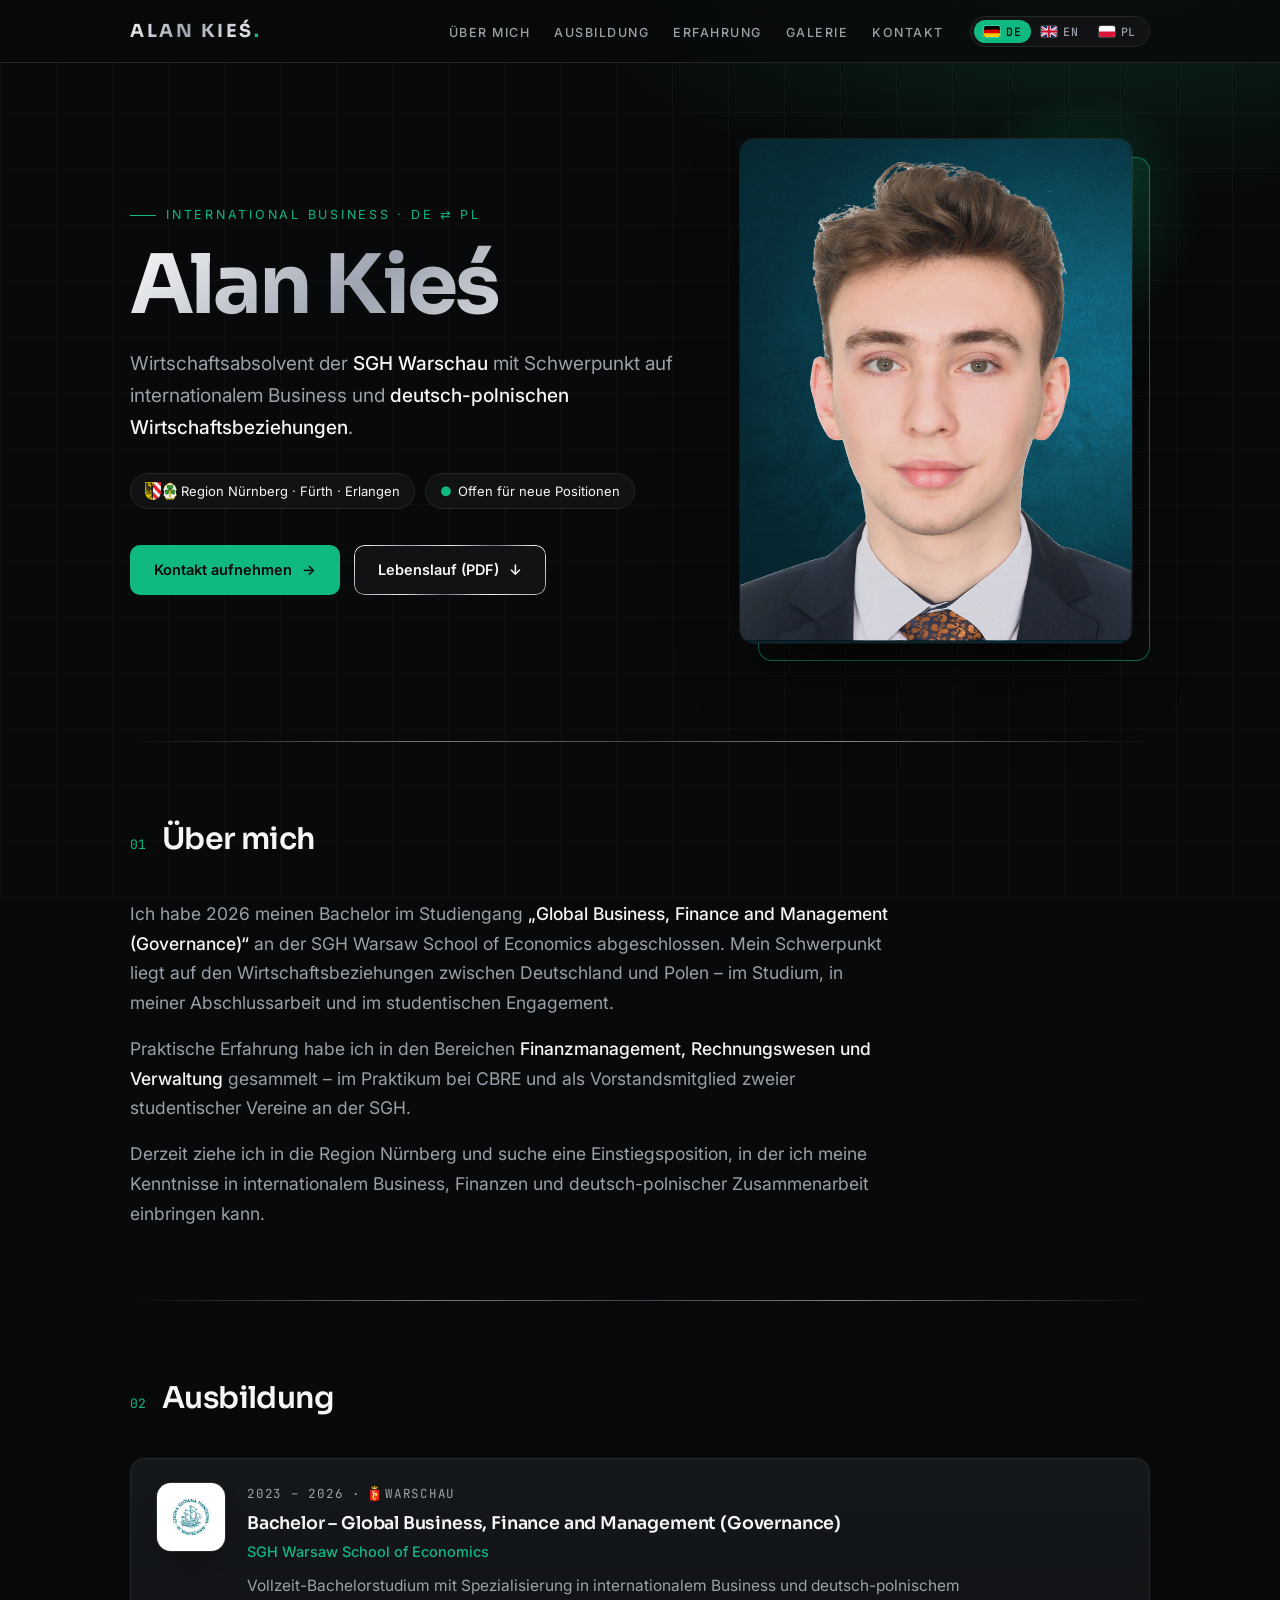
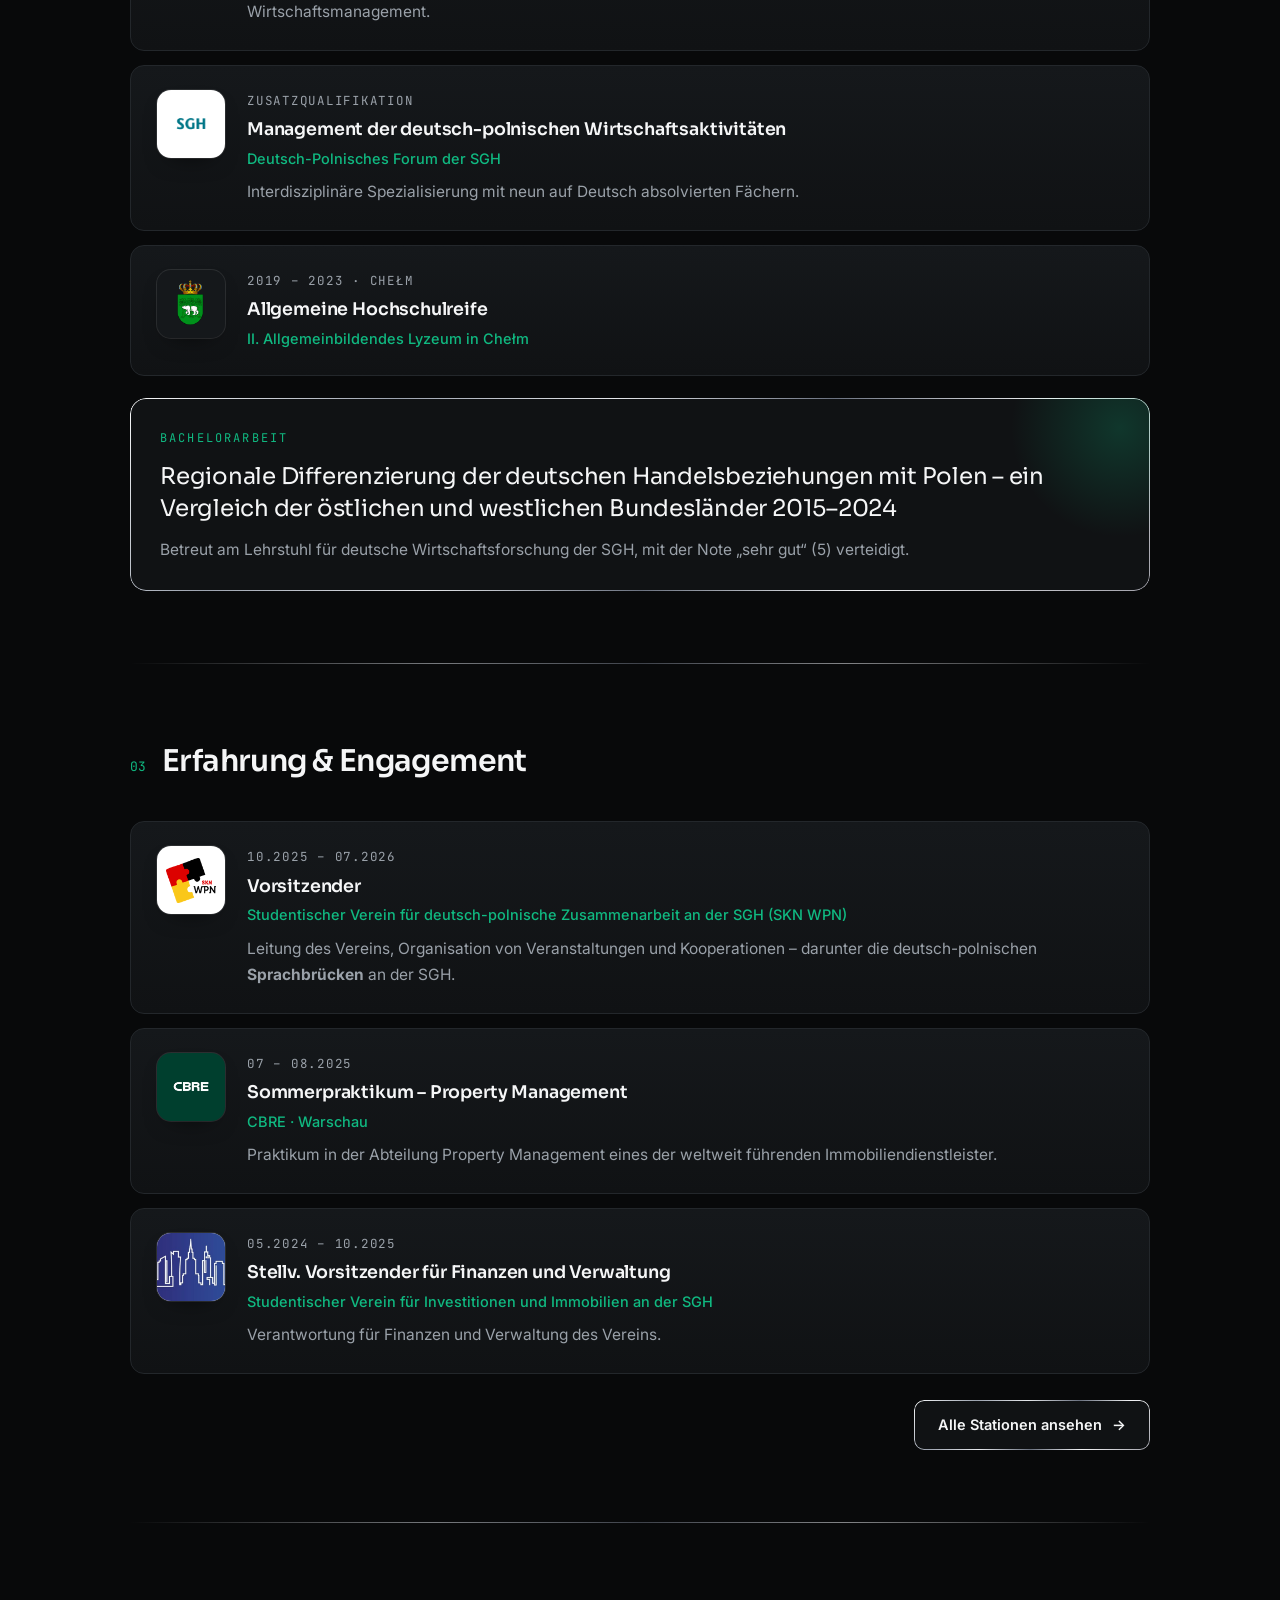
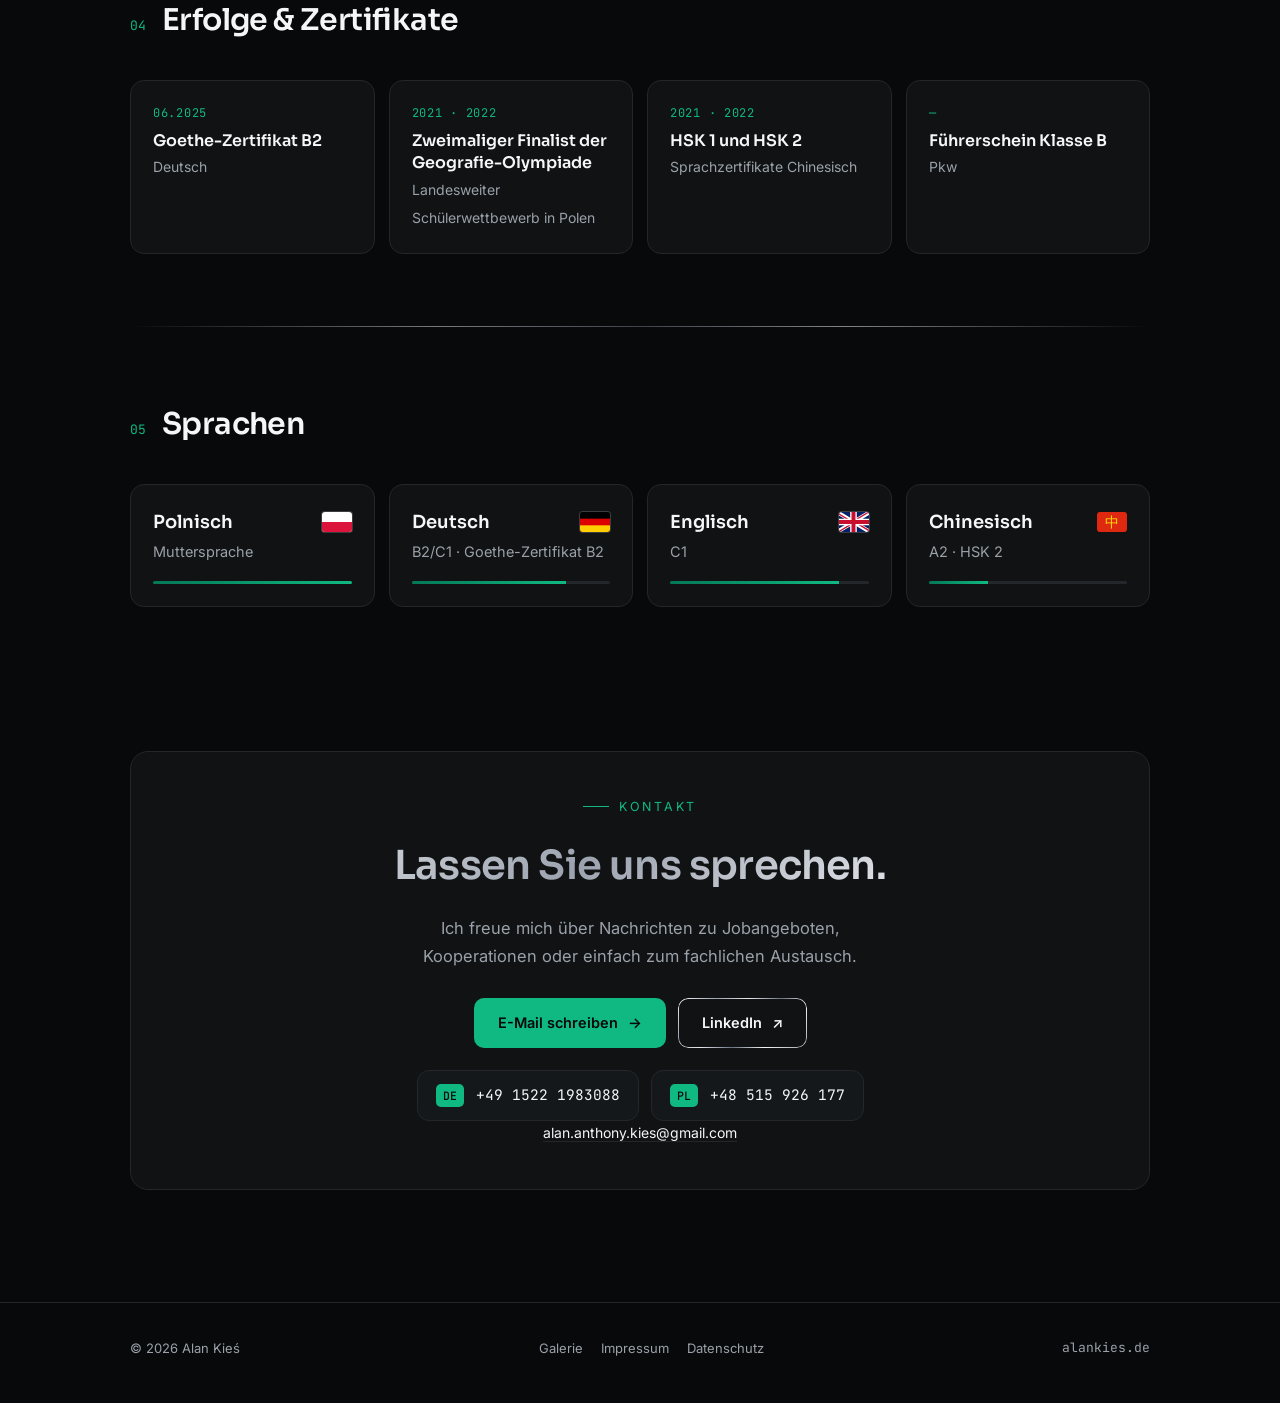
==== commit ff62391e: "Add files via upload" ====
--- a/index.html
+++ b/index.html
@@ -20,14 +20,14 @@
       <ul>
         <li><a href="#ueber-mich" data-i18n="nav_about">Über mich</a></li>
         <li><a href="#ausbildung" data-i18n="nav_edu">Ausbildung</a></li>
-        <li><a href="#erfahrung" data-i18n="nav_exp">Erfahrung</a></li>
+        <li><a href="erfahrung.html" data-i18n="nav_exp">Erfahrung</a></li>
         <li><a href="galerie.html" data-i18n="nav_gallery">Galerie</a></li>
         <li><a href="#kontakt" data-i18n="nav_contact">Kontakt</a></li>
       </ul>
       <div class="lang-switch" role="group" aria-label="Sprache / Language / Język">
-        <button type="button" data-lang="de" aria-pressed="true">DE</button>
-        <button type="button" data-lang="en" aria-pressed="false">EN</button>
-        <button type="button" data-lang="pl" aria-pressed="false">PL</button>
+        <button type="button" data-lang="de" aria-pressed="true"><img class="flag" src="flags/de.svg" alt="">DE</button>
+        <button type="button" data-lang="en" aria-pressed="false"><img class="flag" src="flags/gb.svg" alt="">EN</button>
+        <button type="button" data-lang="pl" aria-pressed="false"><img class="flag" src="flags/pl.svg" alt="">PL</button>
       </div>
     </div>
   </div>
@@ -42,7 +42,7 @@
       <h1 class="chrome">Alan Kieś</h1>
       <p class="tagline" data-i18n="tagline">Wirtschaftsabsolvent der <strong>SGH Warschau</strong> mit Schwerpunkt auf internationalem Business und <strong>deutsch-polnischen Wirtschaftsbeziehungen</strong>.</p>
       <div class="meta">
-        <span class="chip"><i>●</i><span data-i18n="chip_region">Region Nürnberg · Fürth · Erlangen</span></span>
+        <span class="chip"><img class="crest" src="wappen/nuernberg.png" alt="Wappen Nürnberg"><img class="crest" src="wappen/fuerth.svg" alt="Wappen Fürth"><span data-i18n="chip_region">Region Nürnberg · Fürth · Erlangen</span></span>
         <span class="chip"><i>●</i><span data-i18n="chip_open">Offen für neue Positionen</span></span>
       </div>
       <div class="cta">
@@ -73,27 +73,30 @@
   <section id="ausbildung" class="reveal">
     <div class="sec-head"><span class="sec-num">02</span><h2 data-i18n="edu_h">Ausbildung</h2></div>
 
-    <div class="card">
-      <div class="when">2023 – 2026</div>
-      <div>
+    <div class="card with-logo">
+      <div class="logo-tile"><img src="logos/sgh-godlo.jpg" alt="SGH"></div>
+      <div>
+        <div class="when">2023 – 2026 · <img class="crest" src="wappen/warszawa.svg" alt=""><span data-i18n="warsaw">Warschau</span></div>
         <h3 data-i18n="edu1_t">Bachelor – Global Business, Finance and Management (Governance)</h3>
         <div class="where">SGH Warsaw School of Economics</div>
         <p data-i18n="edu1_d">Vollzeit-Bachelorstudium mit Spezialisierung in internationalem Business und deutsch-polnischem Wirtschaftsmanagement.</p>
       </div>
     </div>
 
-    <div class="card">
-      <div class="when" data-i18n="edu2_when">Zusatz&shy;qualifikation</div>
-      <div>
+    <div class="card with-logo">
+      <div class="logo-tile"><img src="logos/sgh.png" alt="SGH"></div>
+      <div>
+        <div class="when" data-i18n="edu2_when">Zusatzqualifikation</div>
         <h3 data-i18n="edu2_t">Management der deutsch-polnischen Wirtschaftsaktivitäten</h3>
         <div class="where" data-i18n="edu2_w">Deutsch-Polnisches Forum der SGH</div>
         <p data-i18n="edu2_d">Interdisziplinäre Spezialisierung mit neun auf Deutsch absolvierten Fächern.</p>
       </div>
     </div>
 
-    <div class="card">
-      <div class="when">2019 – 2023</div>
-      <div>
+    <div class="card with-logo">
+      <div class="logo-tile crest-tile"><img src="wappen/chelm.png" alt="Wappen Chełm"></div>
+      <div>
+        <div class="when">2019 – 2023 · Chełm</div>
         <h3 data-i18n="edu3_t">Allgemeine Hochschulreife</h3>
         <div class="where" data-i18n="edu3_w">II. Allgemeinbildendes Lyzeum in Chełm</div>
       </div>
@@ -112,50 +115,38 @@
   <section id="erfahrung" class="reveal">
     <div class="sec-head"><span class="sec-num">03</span><h2 data-i18n="exp_h">Erfahrung &amp; Engagement</h2></div>
 
-    <div class="card">
-      <div class="when">10.2025 – 07.2026</div>
-      <div>
+    <a class="card with-logo" href="erfahrung.html#skn-wpn" style="text-decoration:none">
+      <div class="logo-tile"><img src="logos/skn-wpn.png" alt="SKN WPN"></div>
+      <div>
+        <div class="when">10.2025 – 07.2026</div>
         <h3 data-i18n="exp1_t">Vorsitzender</h3>
         <div class="where" data-i18n="exp1_w">Studentischer Verein für deutsch-polnische Zusammenarbeit an der SGH (SKN WPN)</div>
         <p data-i18n="exp1_d">Leitung des Vereins, Organisation von Veranstaltungen und Kooperationen – darunter die deutsch-polnischen <strong>Sprachbrücken</strong> an der SGH.</p>
       </div>
-    </div>
-
-    <div class="card">
-      <div class="when">07 – 08.2025</div>
-      <div>
+    </a>
+
+    <a class="card with-logo" href="erfahrung.html#cbre" style="text-decoration:none">
+      <div class="logo-tile cbre"><img src="logos/cbre.jpg" alt="CBRE"></div>
+      <div>
+        <div class="when">07 – 08.2025</div>
         <h3 data-i18n="exp2_t">Sommerpraktikum – Property Management</h3>
         <div class="where">CBRE · <span data-i18n="warsaw">Warschau</span></div>
-        <!-- Tipp: hier noch 1–2 konkrete Aufgaben ergänzen -->
         <p data-i18n="exp2_d">Praktikum in der Abteilung Property Management eines der weltweit führenden Immobiliendienstleister.</p>
       </div>
-    </div>
-
-    <div class="card">
-      <div class="when">05.2024 – 10.2025</div>
-      <div>
+    </a>
+
+    <a class="card with-logo" href="erfahrung.html#skn-inwestycji" style="text-decoration:none">
+      <div class="logo-tile fill"><img src="logos/skn-inwestycji.jpg" alt="SKN Inwestycji i Nieruchomości"></div>
+      <div>
+        <div class="when">05.2024 – 10.2025</div>
         <h3 data-i18n="exp3_t">Stellv. Vorsitzender für Finanzen und Verwaltung</h3>
         <div class="where" data-i18n="exp3_w">Studentischer Verein für Investitionen und Immobilien an der SGH</div>
         <p data-i18n="exp3_d">Verantwortung für Finanzen und Verwaltung des Vereins.</p>
       </div>
-    </div>
-
-    <div class="card">
-      <div class="when">03.2024</div>
-      <div>
-        <h3 data-i18n="exp4_t">Leiter des Logistikteams</h3>
-        <div class="where">Real Estate Case Day 2024</div>
-        <p data-i18n="exp4_d">Koordination der Logistik und des Ablaufs der Veranstaltung.</p>
-      </div>
-    </div>
-
-    <div class="card">
-      <div class="when">11.2023 – 03.2024</div>
-      <div>
-        <h3 data-i18n="exp5_t">Grafikdesigner</h3>
-        <div class="where">Real Estate Conference 2024</div>
-        <p data-i18n="exp5_d">Gestaltung von Grafiken und visuellen Materialien für die Konferenz.</p>
-      </div>
+    </a>
+
+    <div class="more">
+      <a class="btn ghost" href="erfahrung.html"><span data-i18n="exp_all">Alle Stationen ansehen</span> <span class="arrow">→</span></a>
     </div>
   </section>
 
@@ -178,10 +169,10 @@
   <section id="sprachen" class="reveal">
     <div class="sec-head"><span class="sec-num">05</span><h2 data-i18n="lang_h">Sprachen</h2></div>
     <div class="langs">
-      <div class="lang"><strong data-i18n="l_pl">Polnisch</strong><span data-i18n="l_pl_d">Muttersprache</span><div class="bar"><b style="width:100%"></b></div></div>
-      <div class="lang"><strong data-i18n="l_de">Deutsch</strong><span data-i18n="l_de_d">B2/C1 · Goethe-Zertifikat B2</span><div class="bar"><b style="width:78%"></b></div></div>
-      <div class="lang"><strong data-i18n="l_en">Englisch</strong><span>C1</span><div class="bar"><b style="width:85%"></b></div></div>
-      <div class="lang"><strong data-i18n="l_zh">Chinesisch</strong><span>A2 · HSK 2</span><div class="bar"><b style="width:30%"></b></div></div>
+      <div class="lang"><div class="lang-top"><strong data-i18n="l_pl">Polnisch</strong><img class="flag" src="flags/pl.svg" alt=""></div><span data-i18n="l_pl_d">Muttersprache</span><div class="bar"><b style="width:100%"></b></div></div>
+      <div class="lang"><div class="lang-top"><strong data-i18n="l_de">Deutsch</strong><img class="flag" src="flags/de.svg" alt=""></div><span data-i18n="l_de_d">B2/C1 · Goethe-Zertifikat B2</span><div class="bar"><b style="width:78%"></b></div></div>
+      <div class="lang"><div class="lang-top"><strong data-i18n="l_en">Englisch</strong><img class="flag" src="flags/gb.svg" alt=""></div><span>C1</span><div class="bar"><b style="width:85%"></b></div></div>
+      <div class="lang"><div class="lang-top"><strong data-i18n="l_zh">Chinesisch</strong><span class="zh-badge" aria-hidden="true">中</span></div><span>A2 · HSK 2</span><div class="bar"><b style="width:30%"></b></div></div>
     </div>
   </section>
 
@@ -257,6 +248,7 @@
     exp4_d: "Coordinating the event's logistics and schedule.",
     exp5_t: "Graphic Designer",
     exp5_d: "Designing graphics and visual materials for the conference.",
+    exp_all: "View all positions",
     aw_h: "Achievements &amp; Certificates",
     aw1_t: "Goethe-Zertifikat B2", aw1_d: "German",
     aw2_t: "Two-time finalist of the Geography Olympiad", aw2_d: "National secondary school competition in Poland",
@@ -310,6 +302,7 @@
     exp4_d: "Koordynacja logistyki i przebiegu wydarzenia.",
     exp5_t: "Grafik",
     exp5_d: "Projektowanie grafik i materiałów wizualnych na konferencję.",
+    exp_all: "Zobacz całe doświadczenie",
     aw_h: "Osiągnięcia i certyfikaty",
     aw1_t: "Goethe-Zertifikat B2", aw1_d: "Język niemiecki",
     aw2_t: "Dwukrotny finalista Olimpiady Geograficznej", aw2_d: "Ogólnopolska olimpiada przedmiotowa",
--- a/style.css
+++ b/style.css
@@ -30,7 +30,7 @@
 }
 main{flex:1}
 ::selection{background:var(--emerald);color:var(--black)}
-.wrap{max-width:980px;margin:0 auto;padding:0 20px}
+.wrap{max-width:1060px;margin:0 auto;padding:0 20px}
 .mono{font-family:"JetBrains Mono",monospace}
 a{color:inherit}
 
@@ -87,22 +87,45 @@
 .btn:hover .arrow{transform:translateX(3px)}
 
 /* ---------- Hero ---------- */
-.hero{padding:80px 0 72px;display:grid;grid-template-columns:1fr 320px;gap:56px;align-items:center}
-h1{font-family:Sora,sans-serif;font-weight:700;font-size:clamp(46px,7.5vw,80px);line-height:1;letter-spacing:-.035em;margin:18px 0 22px}
+.hero{padding:76px 0 80px;display:grid;grid-template-columns:minmax(0,1fr) minmax(300px,410px);gap:64px;align-items:center}
+h1{font-family:Sora,sans-serif;font-weight:700;font-size:clamp(46px,7vw,82px);line-height:1;letter-spacing:-.035em;margin:18px 0 22px}
 .tagline{font-size:19px;color:var(--grey);max-width:560px}
 .tagline strong{color:var(--white);font-weight:500}
 .meta{margin-top:28px;display:flex;flex-wrap:wrap;gap:10px}
 .cta{margin-top:36px;display:flex;flex-wrap:wrap;gap:14px}
 
-.portrait{position:relative;border-radius:18px;padding:2px;background:var(--chrome);
-          box-shadow:0 30px 70px -30px rgba(16,185,129,.45)}
-.portrait img{display:block;width:100%;aspect-ratio:4/5;object-fit:cover;object-position:center 30%;border-radius:16px;background:var(--panel)}
-.portrait::after{content:"";position:absolute;inset:-40px -40px auto auto;width:180px;height:180px;border-radius:50%;
-                 background:radial-gradient(circle,rgba(16,185,129,.25),transparent 70%);z-index:-1}
-@media (max-width:760px){
-  .hero{grid-template-columns:1fr;gap:36px;padding-top:44px}
-  .portrait{order:-1;max-width:260px}
-}
+/* Foto: natürliches Seitenverhältnis, kein Zuschnitt, versetzter Rahmen dahinter */
+.portrait{position:relative;margin:0 18px 18px 0;isolation:isolate}
+.portrait img{position:relative;display:block;width:100%;height:auto;border-radius:14px;
+              box-shadow:0 40px 80px -36px rgba(0,0,0,.9),0 0 0 1px rgba(255,255,255,.08)}
+.portrait::before{content:"";position:absolute;inset:18px -18px -18px 18px;border-radius:14px;z-index:-1;
+                  border:1px solid rgba(16,185,129,.55);
+                  background:linear-gradient(160deg,rgba(16,185,129,.16),rgba(16,185,129,0) 60%)}
+.portrait::after{content:"";position:absolute;right:-70px;top:-50px;width:240px;height:240px;border-radius:50%;z-index:-2;
+                 background:radial-gradient(circle,rgba(16,185,129,.22),transparent 70%)}
+@media (max-width:820px){
+  .hero{grid-template-columns:1fr;gap:40px;padding-top:40px}
+  .portrait{order:-1;width:min(340px,82%)}
+}
+
+/* Wappen & Flaggen */
+.crest{height:1.35em;width:auto;vertical-align:-.3em;margin-right:6px}
+.chip .crest{height:18px;vertical-align:-4px;margin-right:4px}
+.chip .crest + .crest{margin-left:-2px}
+.flag{display:inline-block;width:22px;height:15px;object-fit:cover;border-radius:3px;box-shadow:0 0 0 1px rgba(255,255,255,.18)}
+.lang-switch button{display:inline-flex;align-items:center;gap:6px}
+.lang-switch .flag{width:16px;height:11px;border-radius:2px}
+@media (max-width:420px){ .lang-switch .flag{display:none} }
+
+/* Logo-Kacheln */
+.logo-tile{position:relative;display:block;flex:none;width:68px;height:68px;border-radius:14px;overflow:hidden;background:#fff;
+           box-shadow:0 0 0 1px rgba(255,255,255,.1),0 10px 24px -14px rgba(0,0,0,.8)}
+.logo-tile img{position:absolute;inset:0;width:100%;height:100%;object-fit:contain;padding:9px}
+.logo-tile.cbre{background:#003f2e}
+.logo-tile.cbre img{padding:8px}
+.logo-tile.fill img{object-fit:cover;padding:0}
+.logo-tile.crest-tile{background:var(--panel-2)}
+.logo-tile.crest-tile img{padding:10px}
 
 /* ---------- Abschnitte ---------- */
 section{padding:72px 0}
@@ -117,11 +140,18 @@
       padding:24px 26px;display:grid;grid-template-columns:150px 1fr;gap:22px;transition:border-color .25s,transform .25s}
 .card + .card{margin-top:14px}
 .card:hover{border-color:rgba(16,185,129,.45);transform:translateY(-2px)}
+.card.with-logo{grid-template-columns:68px 1fr;align-items:start}
+.card.with-logo .when{padding:0;margin-bottom:4px}
+.more{margin-top:26px;display:flex;justify-content:flex-end}
 .when{font-family:"JetBrains Mono",monospace;font-size:12.5px;color:var(--grey);text-transform:uppercase;letter-spacing:.06em;padding-top:3px}
 .card h3{font-family:Sora,sans-serif;font-size:17.5px;font-weight:600;letter-spacing:-.01em}
 .where{color:var(--emerald);font-size:14.5px;font-weight:500;margin-top:2px}
 .card p{color:var(--grey);font-size:15.5px;margin-top:8px}
-@media (max-width:600px){ .card{grid-template-columns:1fr;gap:6px} }
+@media (max-width:600px){
+  .card{grid-template-columns:1fr;gap:6px}
+  .card.with-logo{grid-template-columns:52px 1fr;gap:16px;padding:20px}
+  .card.with-logo .logo-tile{width:52px;height:52px;border-radius:11px}
+}
 
 .feature{margin-top:22px;position:relative;border-radius:16px;padding:30px 30px 28px;background:var(--panel);isolation:isolate;overflow:hidden}
 .feature::after{content:"";position:absolute;right:-80px;top:-80px;width:220px;height:220px;border-radius:50%;
@@ -141,6 +171,9 @@
 /* Sprachen */
 .langs{display:grid;grid-template-columns:repeat(auto-fit,minmax(200px,1fr));gap:14px}
 .lang{background:var(--panel);border:1px solid var(--line);border-radius:14px;padding:22px}
+.lang-top{display:flex;align-items:center;justify-content:space-between;gap:10px}
+.lang .flag{width:30px;height:20px}
+.lang .zh-badge{font-family:Sora,sans-serif;font-size:14px;color:#ffde00;background:#de2910;width:30px;height:20px;border-radius:3px;display:grid;place-items:center;line-height:1}
 .lang strong{font-family:Sora,sans-serif;font-weight:600;font-size:18px;display:block}
 .lang span{color:var(--grey);font-size:14.5px}
 .bar{height:3px;background:var(--line);border-radius:3px;margin-top:16px;overflow:hidden}
@@ -194,6 +227,34 @@
 .lb-next{right:18px;top:50%;transform:translateY(-50%)}
 @media (max-width:600px){.lb-prev,.lb-next{top:auto;bottom:18px;transform:none}}
 
+/* Erfahrung – Unterseite */
+.logo-wall{display:flex;flex-wrap:wrap;gap:12px;margin-bottom:56px}
+.logo-wall a{transition:transform .2s}
+.logo-wall a:hover{transform:translateY(-3px)}
+.logo-wall .logo-tile{width:76px;height:76px}
+.timeline{position:relative;padding-left:0}
+.station{position:relative;display:grid;grid-template-columns:116px 1fr;gap:30px;padding:0 0 46px;scroll-margin-top:90px}
+.station:not(:last-child)::before{content:"";position:absolute;left:57px;top:124px;bottom:10px;width:1px;
+     background:linear-gradient(var(--line),var(--line) 70%,transparent)}
+.station .logo-tile{width:116px;height:116px;border-radius:20px}
+.station .logo-tile img{padding:14px}
+.station .logo-tile.fill img{padding:0}
+.station-body{background:linear-gradient(180deg,var(--panel-2),var(--panel));border:1px solid var(--line);border-radius:16px;padding:26px 28px;transition:border-color .25s}
+.station:hover .station-body{border-color:rgba(16,185,129,.45)}
+.station .date{font-family:"JetBrains Mono",monospace;font-size:12.5px;color:var(--emerald);letter-spacing:.06em}
+.station h2{font-size:23px;margin:6px 0 2px;line-height:1.3}
+.station .org{color:var(--white);font-weight:500;font-size:15.5px}
+.station .place{color:var(--grey);font-size:14px;margin-top:6px;display:flex;align-items:center;gap:2px}
+.station p{color:var(--grey);font-size:15.5px;margin-top:14px}
+.tags{display:flex;flex-wrap:wrap;gap:8px;margin-top:16px}
+.tag{font-size:12px;padding:4px 11px;border-radius:999px;border:1px solid rgba(16,185,129,.35);color:var(--emerald);background:rgba(16,185,129,.06)}
+@media (max-width:640px){
+  .station{grid-template-columns:1fr;gap:14px;padding-bottom:30px}
+  .station::before{display:none}
+  .station .logo-tile{width:72px;height:72px;border-radius:14px}
+  .station-body{padding:22px}
+}
+
 /* Impressum */
 .legal-text{max-width:720px;padding-bottom:40px}
 .legal-text h2{font-size:22px;margin:38px 0 12px}
@@ -215,3 +276,4 @@
   .reveal{opacity:1;transform:none;transition:none}
   html{scroll-behavior:auto}
 }
+@media (max-width:640px){ .logo-wall{gap:10px} .logo-wall .logo-tile{width:58px;height:58px;border-radius:12px} .logo-wall .logo-tile img{padding:6px} .logo-wall .logo-tile.fill img{padding:0} }
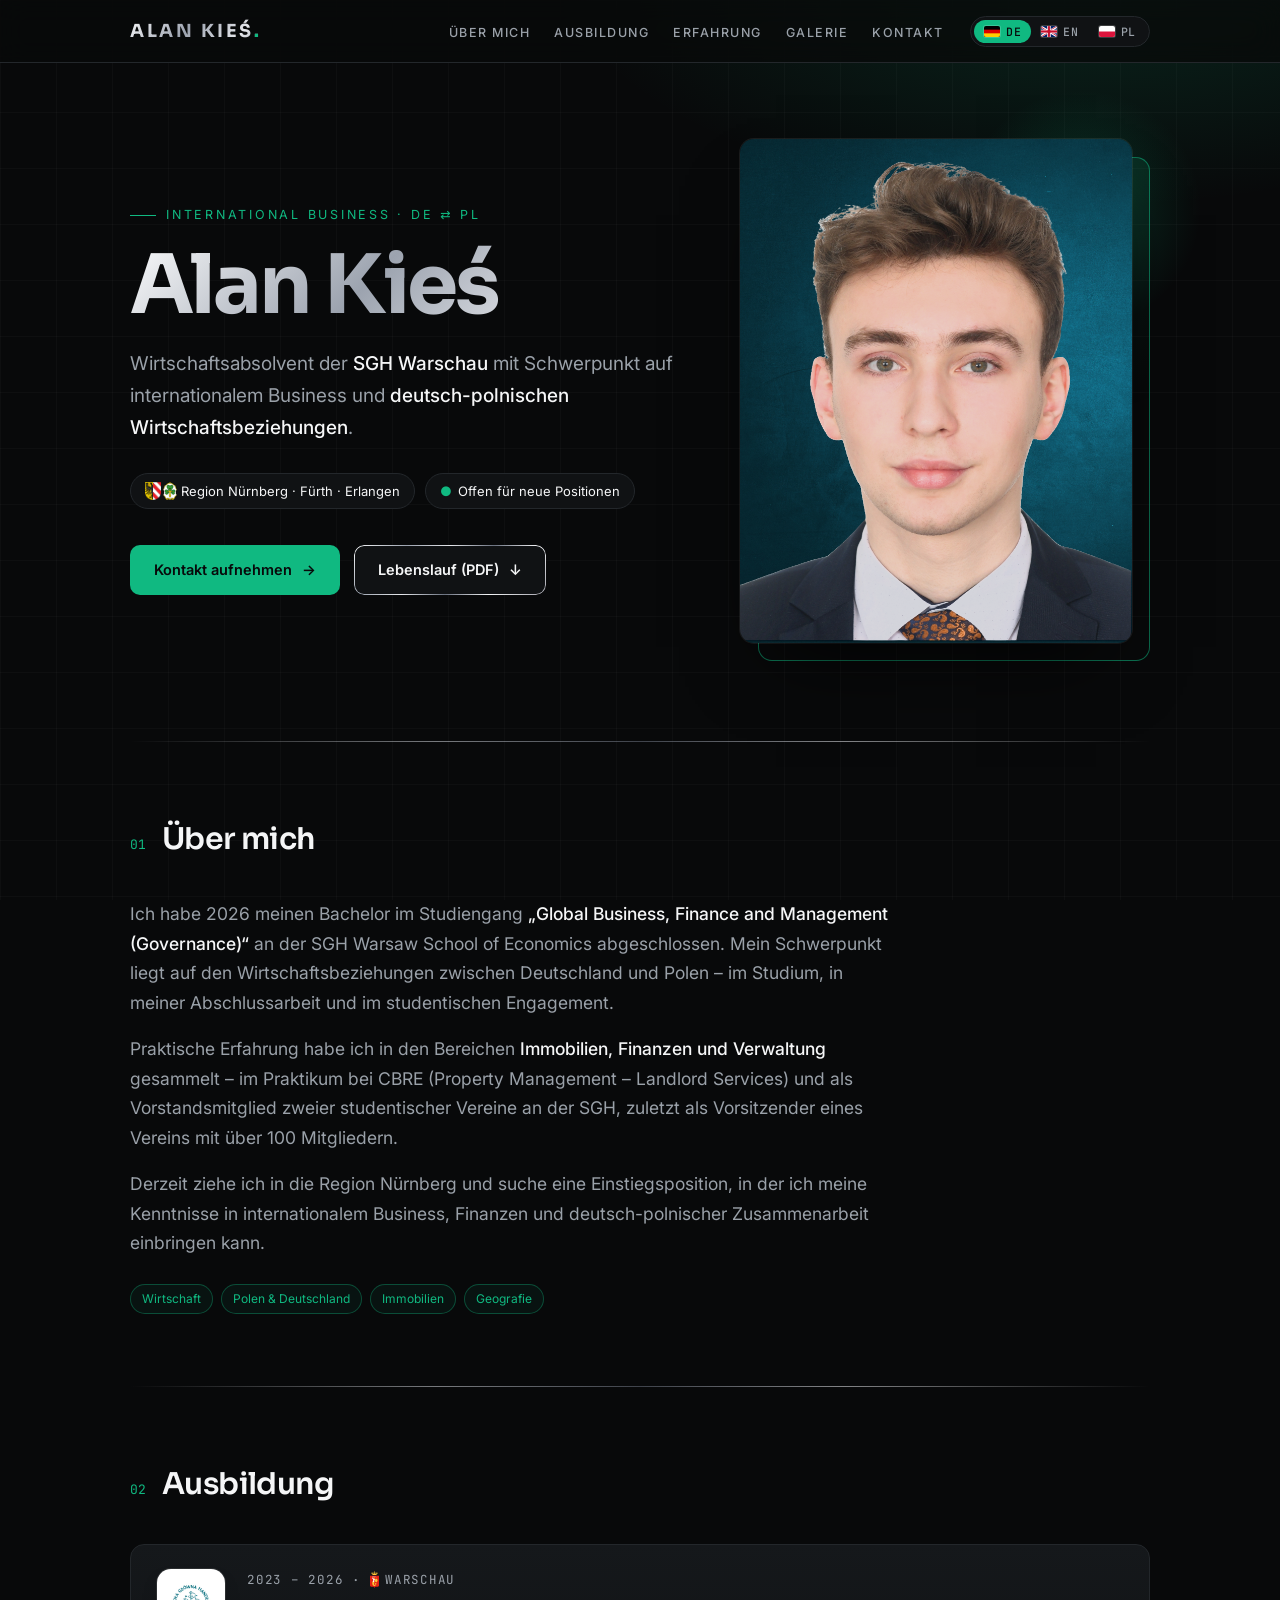
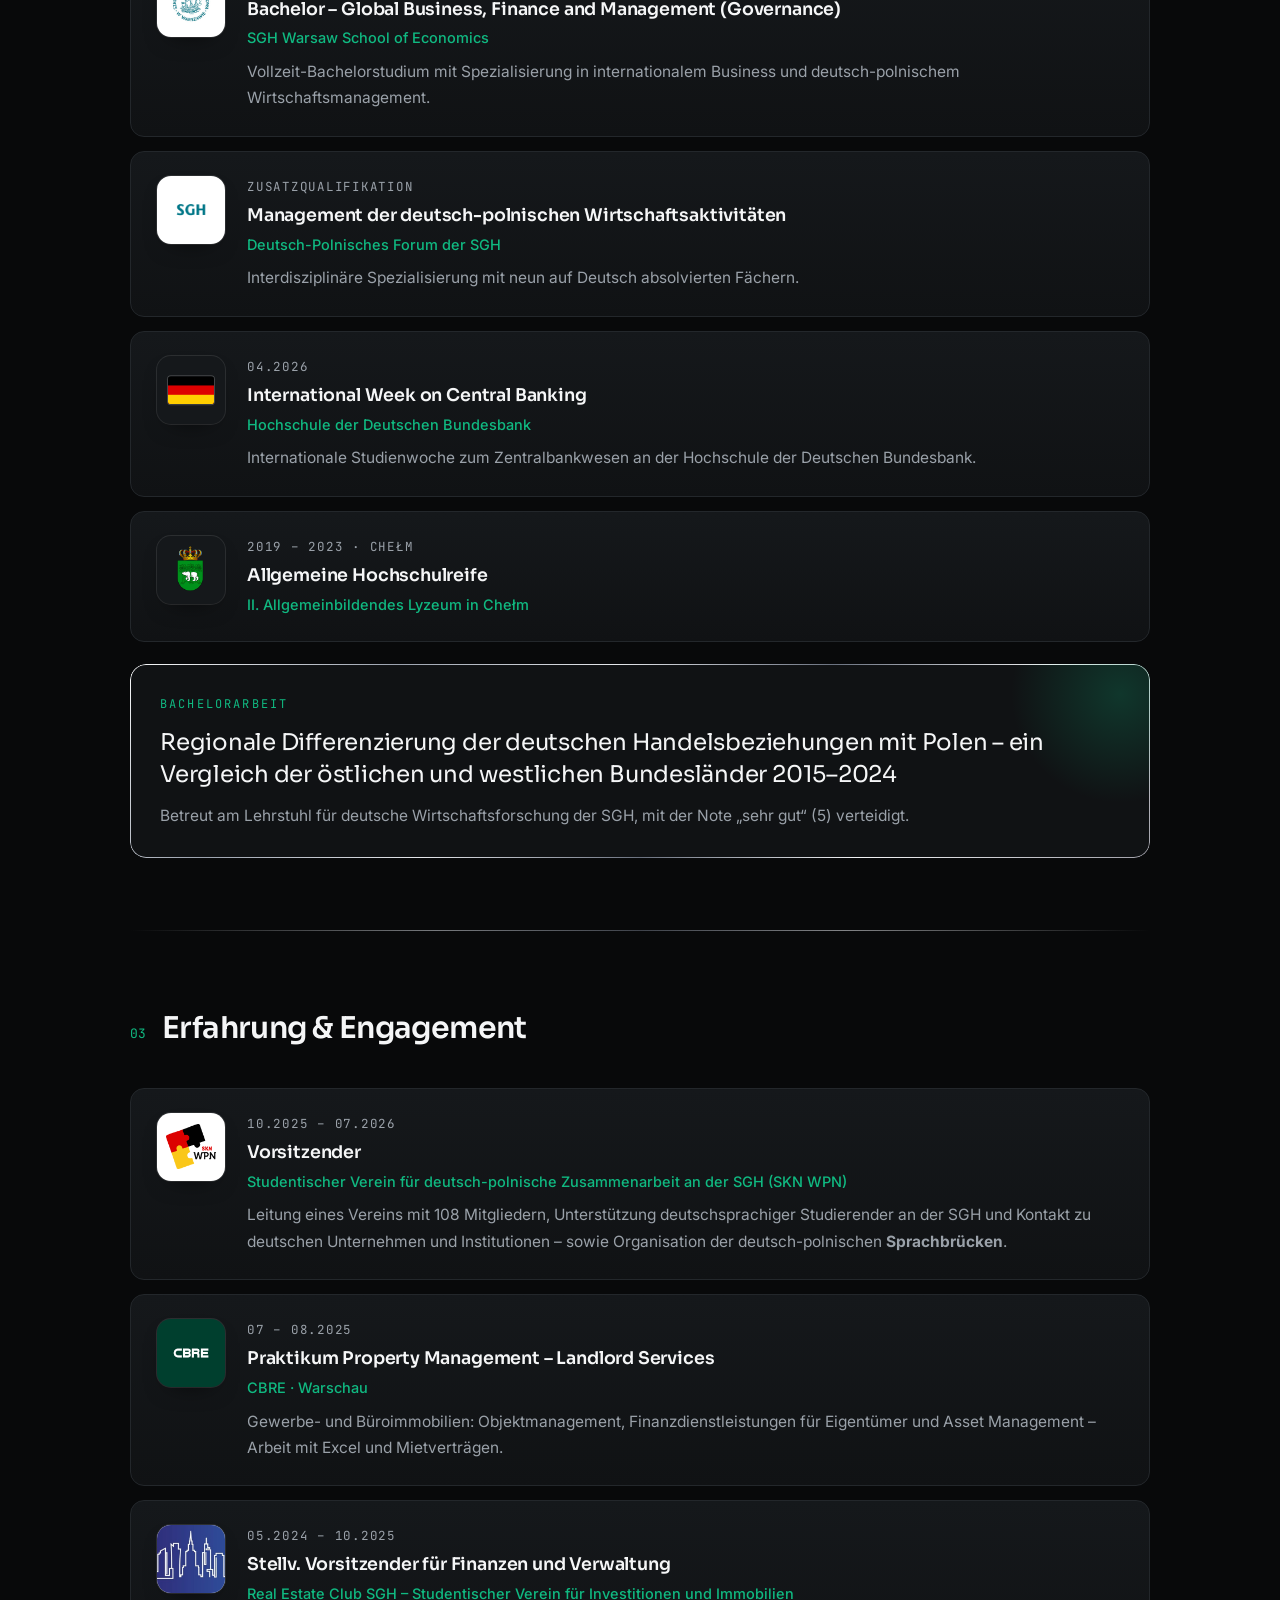
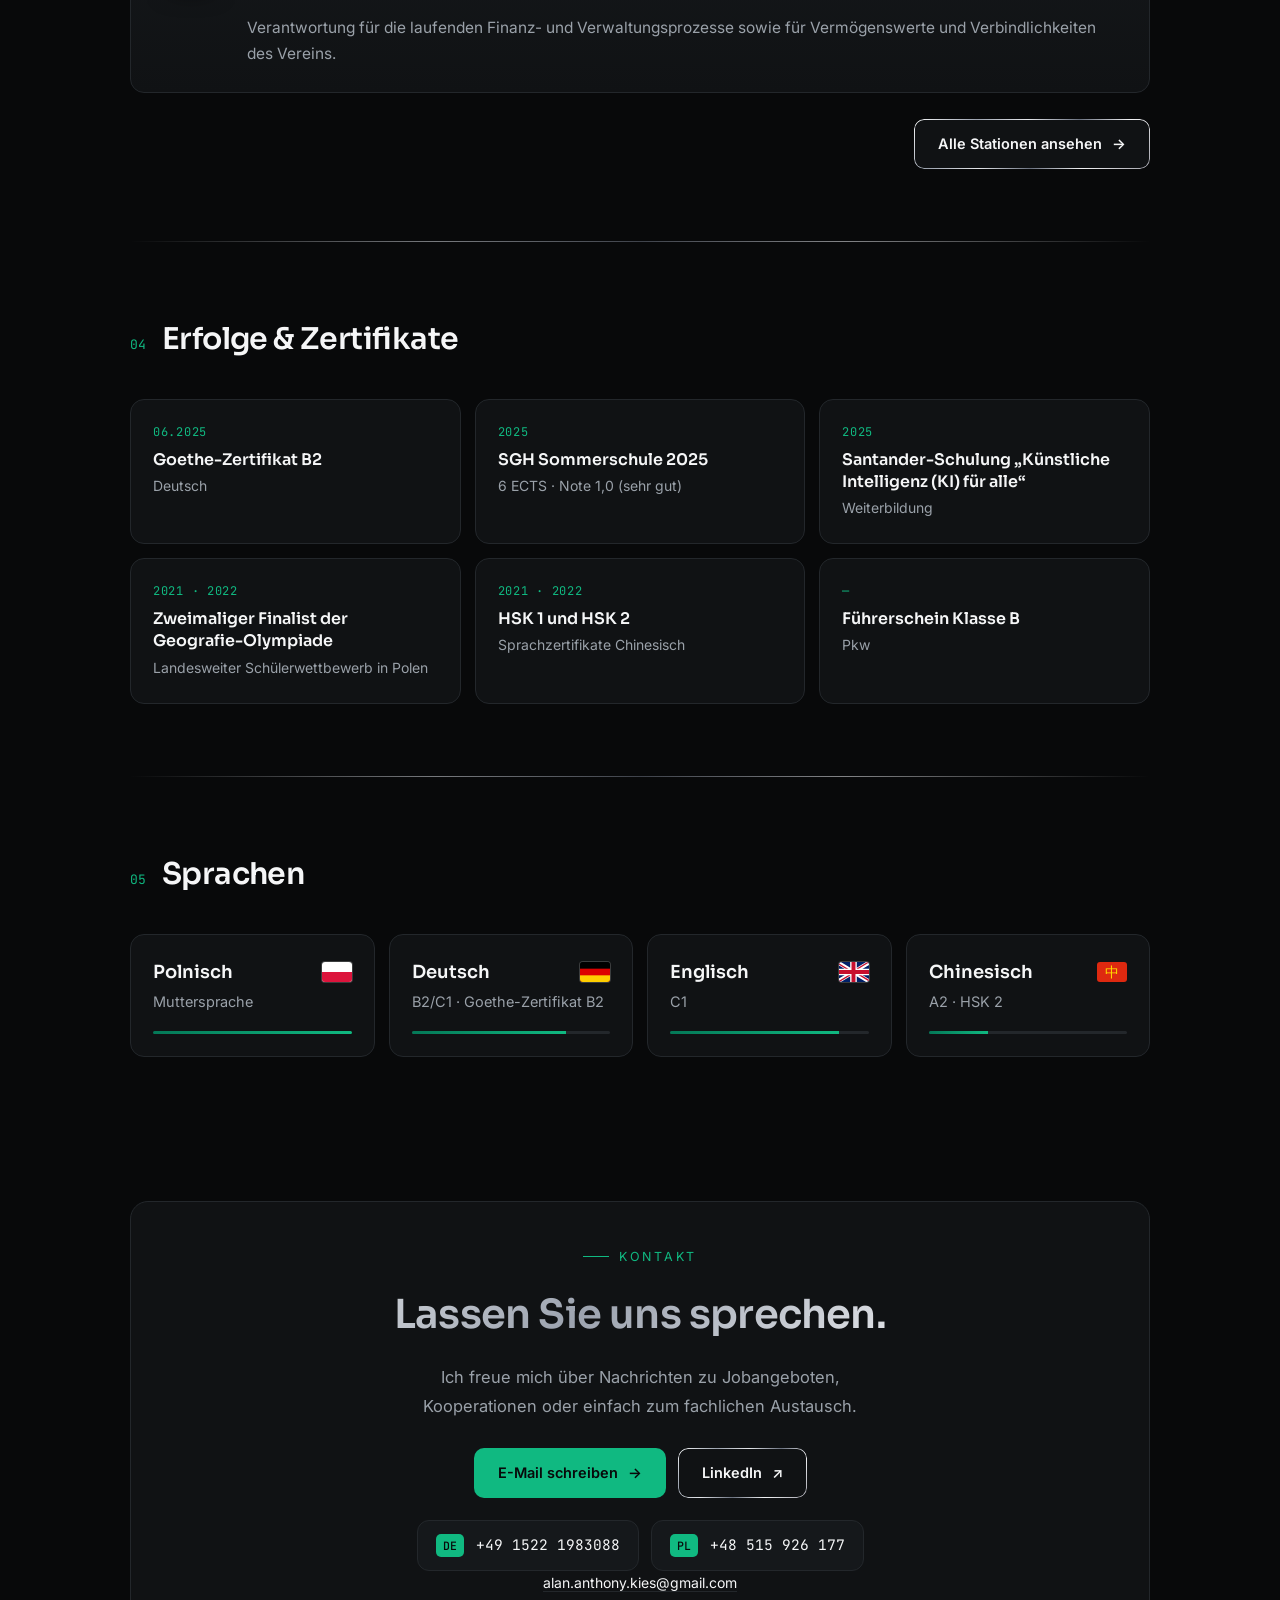
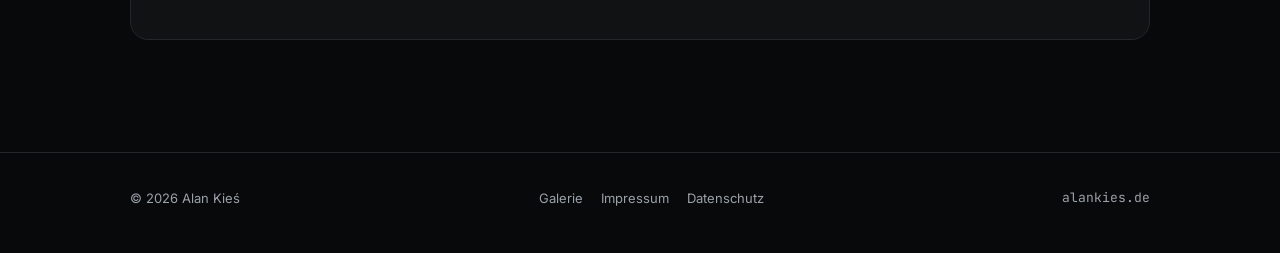
==== commit a19e1691: "Add files via upload" ====
--- a/index.html
+++ b/index.html
@@ -6,10 +6,13 @@
 <title>Alan Kieś</title>
 <meta name="description" content="Alan Kieś – Wirtschaftsabsolvent der SGH Warschau mit Schwerpunkt deutsch-polnische Wirtschaftsbeziehungen.">
 <meta name="theme-color" content="#08090a">
+<link rel="icon" href="favicon.svg" type="image/svg+xml">
+<link rel="icon" href="favicon.ico" sizes="any">
+<link rel="apple-touch-icon" href="apple-touch-icon.png">
 <link rel="preconnect" href="https://fonts.googleapis.com">
 <link rel="preconnect" href="https://fonts.gstatic.com" crossorigin>
 <link href="https://fonts.googleapis.com/css2?family=Sora:wght@300;400;600;700&family=Inter:wght@400;500;600&family=JetBrains+Mono:wght@400;500&display=swap" rel="stylesheet">
-<link rel="stylesheet" href="style.css">
+<link rel="stylesheet" href="style.css?v=4">
 </head>
 <body>
 
@@ -62,8 +65,14 @@
     <div class="sec-head"><span class="sec-num">01</span><h2 data-i18n="about_h">Über mich</h2></div>
     <div class="lead">
       <p data-i18n="about_p1">Ich habe 2026 meinen Bachelor im Studiengang <strong>„Global Business, Finance and Management (Governance)“</strong> an der SGH Warsaw School of Economics abgeschlossen. Mein Schwerpunkt liegt auf den Wirtschaftsbeziehungen zwischen Deutschland und Polen – im Studium, in meiner Abschlussarbeit und im studentischen Engagement.</p>
-      <p data-i18n="about_p2">Praktische Erfahrung habe ich in den Bereichen <strong>Finanzmanagement, Rechnungswesen und Verwaltung</strong> gesammelt – im Praktikum bei CBRE und als Vorstandsmitglied zweier studentischer Vereine an der SGH.</p>
+      <p data-i18n="about_p2">Praktische Erfahrung habe ich in den Bereichen <strong>Immobilien, Finanzen und Verwaltung</strong> gesammelt – im Praktikum bei CBRE (Property Management – Landlord Services) und als Vorstandsmitglied zweier studentischer Vereine an der SGH, zuletzt als Vorsitzender eines Vereins mit über 100 Mitgliedern.</p>
       <p data-i18n="about_p3">Derzeit ziehe ich in die Region Nürnberg und suche eine Einstiegsposition, in der ich meine Kenntnisse in internationalem Business, Finanzen und deutsch-polnischer Zusammenarbeit einbringen kann.</p>
+    </div>
+    <div class="interests">
+      <span class="tag" data-i18n="int1">Wirtschaft</span>
+      <span class="tag" data-i18n="int2">Polen &amp; Deutschland</span>
+      <span class="tag" data-i18n="int3">Immobilien</span>
+      <span class="tag" data-i18n="int4">Geografie</span>
     </div>
   </section>
 
@@ -94,6 +103,16 @@
     </div>
 
     <div class="card with-logo">
+      <div class="logo-tile flag-one"><img src="flags/de.svg" alt=""></div>
+      <div>
+        <div class="when">04.2026</div>
+        <h3>International Week on Central Banking</h3>
+        <div class="where" data-i18n="edu4_w">Hochschule der Deutschen Bundesbank</div>
+        <p data-i18n="edu4_d">Internationale Studienwoche zum Zentralbankwesen an der Hochschule der Deutschen Bundesbank.</p>
+      </div>
+    </div>
+
+    <div class="card with-logo">
       <div class="logo-tile crest-tile"><img src="wappen/chelm.png" alt="Wappen Chełm"></div>
       <div>
         <div class="when">2019 – 2023 · Chełm</div>
@@ -121,7 +140,7 @@
         <div class="when">10.2025 – 07.2026</div>
         <h3 data-i18n="exp1_t">Vorsitzender</h3>
         <div class="where" data-i18n="exp1_w">Studentischer Verein für deutsch-polnische Zusammenarbeit an der SGH (SKN WPN)</div>
-        <p data-i18n="exp1_d">Leitung des Vereins, Organisation von Veranstaltungen und Kooperationen – darunter die deutsch-polnischen <strong>Sprachbrücken</strong> an der SGH.</p>
+        <p data-i18n="exp1_d">Leitung eines Vereins mit 108 Mitgliedern, Unterstützung deutschsprachiger Studierender an der SGH und Kontakt zu deutschen Unternehmen und Institutionen – sowie Organisation der deutsch-polnischen <strong>Sprachbrücken</strong>.</p>
       </div>
     </a>
 
@@ -129,9 +148,9 @@
       <div class="logo-tile cbre"><img src="logos/cbre.jpg" alt="CBRE"></div>
       <div>
         <div class="when">07 – 08.2025</div>
-        <h3 data-i18n="exp2_t">Sommerpraktikum – Property Management</h3>
+        <h3 data-i18n="exp2_t">Praktikum Property Management – Landlord Services</h3>
         <div class="where">CBRE · <span data-i18n="warsaw">Warschau</span></div>
-        <p data-i18n="exp2_d">Praktikum in der Abteilung Property Management eines der weltweit führenden Immobiliendienstleister.</p>
+        <p data-i18n="exp2_d">Gewerbe- und Büroimmobilien: Objektmanagement, Finanzdienstleistungen für Eigentümer und Asset Management – Arbeit mit Excel und Mietverträgen.</p>
       </div>
     </a>
 
@@ -140,8 +159,8 @@
       <div>
         <div class="when">05.2024 – 10.2025</div>
         <h3 data-i18n="exp3_t">Stellv. Vorsitzender für Finanzen und Verwaltung</h3>
-        <div class="where" data-i18n="exp3_w">Studentischer Verein für Investitionen und Immobilien an der SGH</div>
-        <p data-i18n="exp3_d">Verantwortung für Finanzen und Verwaltung des Vereins.</p>
+        <div class="where" data-i18n="exp3_w">Real Estate Club SGH – Studentischer Verein für Investitionen und Immobilien</div>
+        <p data-i18n="exp3_d">Verantwortung für die laufenden Finanz- und Verwaltungsprozesse sowie für Vermögenswerte und Verbindlichkeiten des Vereins.</p>
       </div>
     </a>
 
@@ -157,6 +176,8 @@
     <div class="sec-head"><span class="sec-num">04</span><h2 data-i18n="aw_h">Erfolge &amp; Zertifikate</h2></div>
     <div class="awards">
       <div class="award"><div class="yr">06.2025</div><strong data-i18n="aw1_t">Goethe-Zertifikat B2</strong><span data-i18n="aw1_d">Deutsch</span></div>
+      <div class="award"><div class="yr">2025</div><strong data-i18n="aw5_t">SGH Sommerschule 2025</strong><span data-i18n="aw5_d">6 ECTS · Note 1,0 (sehr gut)</span></div>
+      <div class="award"><div class="yr">2025</div><strong data-i18n="aw6_t">Santander-Schulung „Künstliche Intelligenz (KI) für alle“</strong><span data-i18n="aw6_d">Weiterbildung</span></div>
       <div class="award"><div class="yr">2021 · 2022</div><strong data-i18n="aw2_t">Zweimaliger Finalist der Geografie-Olympiade</strong><span data-i18n="aw2_d">Landesweiter Schülerwettbewerb in Polen</span></div>
       <div class="award"><div class="yr">2021 · 2022</div><strong data-i18n="aw3_t">HSK 1 und HSK 2</strong><span data-i18n="aw3_d">Sprachzertifikate Chinesisch</span></div>
       <div class="award"><div class="yr">—</div><strong data-i18n="aw4_t">Führerschein Klasse B</strong><span data-i18n="aw4_d">Pkw</span></div>
@@ -220,7 +241,7 @@
     btn_cv: "CV (PDF, German)",
     about_h: "About me",
     about_p1: "In 2026 I completed my bachelor's degree in <strong>“Global Business, Finance and Management (Governance)”</strong> at SGH Warsaw School of Economics. My focus is on economic relations between Germany and Poland – in my studies, my thesis and my student activities.",
-    about_p2: "I gained practical experience in <strong>financial management, accounting and administration</strong> – during my internship at CBRE and as a board member of two student associations at SGH.",
+    about_p2: "I gained practical experience in <strong>real estate, finance and administration</strong> – during my internship at CBRE (Property Management – Landlord Services) and as a board member of two student associations at SGH, most recently as president of an association with over 100 members.",
     about_p3: "I am currently moving to the Nuremberg area and looking for an entry-level position where I can apply my knowledge of international business, finance and German-Polish cooperation.",
     edu_h: "Education",
     edu1_t: "Bachelor – Global Business, Finance and Management (Governance)",
@@ -231,19 +252,22 @@
     edu2_d: "Interdisciplinary specialisation comprising nine courses completed in German.",
     edu3_t: "Secondary school diploma (Matura)",
     edu3_w: "II General Secondary School in Chełm",
+    edu4_w: "Deutsche Bundesbank University of Applied Sciences",
+    edu4_d: "International study week on central banking at the Deutsche Bundesbank University of Applied Sciences.",
+    int1: "Economy", int2: "Poland &amp; Germany", int3: "Real estate", int4: "Geography",
     thesis_l: "Bachelor's thesis",
     thesis_t: "Regional differentiation of Germany's trade relations with Poland – a comparative analysis of the eastern and western federal states, 2015–2024",
     thesis_d: "Supervised at the Department of German Economic Studies at SGH, defended with the grade “very good” (5).",
     exp_h: "Experience &amp; Engagement",
     exp1_t: "President",
     exp1_w: "Student Association for German-Polish Cooperation at SGH (SKN WPN)",
-    exp1_d: "Leading the association, organising events and partnerships – including the German-Polish <strong>“Sprachbrücken”</strong> language exchange events at SGH.",
-    exp2_t: "Summer internship – Property Management",
+    exp1_d: "Leading an association of 108 members, supporting German-speaking students at SGH and maintaining contact with German companies and institutions – as well as organising the German-Polish <strong>“Sprachbrücken”</strong>.",
+    exp2_t: "Property Management Intern – Landlord Services",
     warsaw: "Warsaw",
-    exp2_d: "Internship in the Property Management department of one of the world's leading real estate services firms.",
+    exp2_d: "Commercial and office real estate: property management, financial services for landlords and asset management – working with Excel and lease agreements.",
     exp3_t: "Vice President for Finance and Administration",
-    exp3_w: "Student Association for Investment and Real Estate at SGH",
-    exp3_d: "Responsible for the association's finances and administration.",
+    exp3_w: "Real Estate Club SGH – Student Association for Investment and Real Estate",
+    exp3_d: "Responsible for the association's day-to-day financial and administrative operations as well as its assets and liabilities.",
     exp4_t: "Head of the Logistics Team",
     exp4_d: "Coordinating the event's logistics and schedule.",
     exp5_t: "Graphic Designer",
@@ -254,6 +278,8 @@
     aw2_t: "Two-time finalist of the Geography Olympiad", aw2_d: "National secondary school competition in Poland",
     aw3_t: "HSK 1 and HSK 2", aw3_d: "Chinese language certificates",
     aw4_t: "Driving licence, category B", aw4_d: "Car",
+    aw5_t: "SGH Summer School 2025 (Sommerschule)", aw5_d: "6 ECTS · grade 1.0 (very good)",
+    aw6_t: "Santander training “Artificial Intelligence (AI) for Everyone”", aw6_d: "Further training",
     lang_h: "Languages",
     l_pl: "Polish", l_pl_d: "Native",
     l_de: "German", l_de_d: "B2/C1 · Goethe-Zertifikat B2",
@@ -274,7 +300,7 @@
     btn_cv: "CV (PDF, po niemiecku)",
     about_h: "O mnie",
     about_p1: "W 2026 roku ukończyłem studia licencjackie na kierunku <strong>„Globalny biznes, finanse i zarządzanie (Governance)”</strong> w Szkole Głównej Handlowej w Warszawie. Specjalizuję się w stosunkach gospodarczych między Niemcami a Polską – w trakcie studiów, w pracy dyplomowej i w działalności studenckiej.",
-    about_p2: "Doświadczenie praktyczne zdobyłem w obszarach <strong>zarządzania finansami, rachunkowości i administracji</strong> – podczas praktyk w CBRE oraz jako członek zarządu dwóch kół naukowych SGH.",
+    about_p2: "Doświadczenie praktyczne zdobyłem w obszarach <strong>nieruchomości, finansów i administracji</strong> – podczas praktyk w CBRE (Property Management – Landlord Services) oraz jako członek zarządu dwóch kół naukowych SGH, ostatnio jako przewodniczący koła liczącego ponad 100 członków.",
     about_p3: "Obecnie przeprowadzam się w okolice Norymbergi i szukam stanowiska na start kariery, na którym wykorzystam swoją wiedzę z zakresu biznesu międzynarodowego, finansów i współpracy polsko-niemieckiej.",
     edu_h: "Wykształcenie",
     edu1_t: "Licencjat – Globalny biznes, finanse i zarządzanie (Governance)",
@@ -285,19 +311,22 @@
     edu2_d: "Interdyscyplinarna specjalizacja obejmująca dziewięć przedmiotów zaliczonych w języku niemieckim.",
     edu3_t: "Matura",
     edu3_w: "II Liceum Ogólnokształcące w Chełmie",
+    edu4_w: "Hochschule der Deutschen Bundesbank",
+    edu4_d: "Międzynarodowy tydzień studyjny poświęcony bankowości centralnej w uczelni Deutsche Bundesbank.",
+    int1: "Gospodarka", int2: "Polska i Niemcy", int3: "Nieruchomości", int4: "Geografia",
     thesis_l: "Praca licencjacka",
     thesis_t: "Regionalne zróżnicowanie stosunków handlowych Niemiec z Polską – analiza porównawcza wschodnich i zachodnich krajów związkowych w latach 2015–2024",
     thesis_d: "Napisana w Katedrze Badań nad Gospodarką Niemiec SGH, obroniona na ocenę bardzo dobrą (5).",
     exp_h: "Doświadczenie i działalność",
     exp1_t: "Przewodniczący",
     exp1_w: "Studenckie Koło Naukowe Współpracy Polsko-Niemieckiej SGH (SKN WPN)",
-    exp1_d: "Kierowanie kołem, organizacja wydarzeń i współpracy – w tym polsko-niemieckich spotkań językowych <strong>„Sprachbrücken”</strong> w SGH.",
-    exp2_t: "Praktyki letnie – Property Management",
+    exp1_d: "Kierowanie kołem liczącym 108 członków, wspieranie studentów niemieckojęzycznych w SGH i kontakt z niemieckimi firmami i instytucjami – a także organizacja polsko-niemieckich spotkań <strong>„Sprachbrücken”</strong>.",
+    exp2_t: "Praktyki – Property Management, Landlord Services",
     warsaw: "Warszawa",
-    exp2_d: "Praktyki w dziale Property Management jednej z wiodących na świecie firm doradczych na rynku nieruchomości.",
+    exp2_d: "Nieruchomości komercyjne i biurowe: zarządzanie obiektami, obsługa finansowa właścicieli i asset management – praca w Excelu i z umowami najmu.",
     exp3_t: "Wiceprzewodniczący ds. finansów i administracji",
-    exp3_w: "Studenckie Koło Naukowe Inwestycji i Nieruchomości SGH",
-    exp3_d: "Odpowiedzialność za finanse i administrację koła.",
+    exp3_w: "Real Estate Club SGH – Studenckie Koło Naukowe Inwestycji i Nieruchomości",
+    exp3_d: "Odpowiedzialność za bieżące sprawy finansowe i administracyjne koła oraz za jego aktywa i zobowiązania.",
     exp4_t: "Kierownik zespołu logistyki",
     exp4_d: "Koordynacja logistyki i przebiegu wydarzenia.",
     exp5_t: "Grafik",
@@ -308,6 +337,8 @@
     aw2_t: "Dwukrotny finalista Olimpiady Geograficznej", aw2_d: "Ogólnopolska olimpiada przedmiotowa",
     aw3_t: "HSK 1 i HSK 2", aw3_d: "Certyfikaty z języka chińskiego",
     aw4_t: "Prawo jazdy kat. B", aw4_d: "Samochód osobowy",
+    aw5_t: "Szkoła Letnia SGH 2025 (Sommerschule)", aw5_d: "6 ECTS · ocena 1,0 (bardzo dobry)",
+    aw6_t: "Szkolenie Santander „Sztuczna Inteligencja (AI) dla każdego”", aw6_d: "Szkolenie",
     lang_h: "Języki",
     l_pl: "Polski", l_pl_d: "Język ojczysty",
     l_de: "Niemiecki", l_de_d: "B2/C1 · Goethe-Zertifikat B2",
@@ -320,6 +351,6 @@
   }
 };
 </script>
-<script src="i18n.js"></script>
+<script src="i18n.js?v=4"></script>
 </body>
 </html>
--- a/style.css
+++ b/style.css
@@ -161,7 +161,7 @@
 .feature p{color:var(--grey);font-size:15.5px}
 
 /* Erfolge */
-.awards{display:grid;grid-template-columns:repeat(auto-fit,minmax(210px,1fr));gap:14px}
+.awards{display:grid;grid-template-columns:repeat(auto-fit,minmax(260px,1fr));gap:14px}
 .award{background:var(--panel);border:1px solid var(--line);border-radius:14px;padding:22px;transition:border-color .25s}
 .award:hover{border-color:rgba(16,185,129,.45)}
 .award .yr{font-family:"JetBrains Mono",monospace;font-size:12px;color:var(--emerald);letter-spacing:.06em}
@@ -277,3 +277,18 @@
   html{scroll-behavior:auto}
 }
 @media (max-width:640px){ .logo-wall{gap:10px} .logo-wall .logo-tile{width:58px;height:58px;border-radius:12px} .logo-wall .logo-tile img{padding:6px} .logo-wall .logo-tile.fill img{padding:0} }
+
+/* Flaggen als Logo-Kachel */
+.logo-tile.flag-one,.logo-tile.flag-duo{background:var(--panel-2)}
+.logo-tile.flag-one img,.logo-tile.flag-duo img{inset:auto;height:auto;padding:0;border-radius:3px;box-shadow:0 0 0 1px rgba(255,255,255,.2)}
+.logo-tile.flag-one img{left:16%;top:50%;width:68%;transform:translateY(-50%)}
+.logo-tile.flag-duo img{width:56%}
+.logo-tile.flag-duo img:first-child{left:13%;top:22%}
+.logo-tile.flag-duo img:last-child{right:13%;bottom:22%}
+
+/* Interessen & Aufzählungen */
+.interests{display:flex;flex-wrap:wrap;gap:8px;margin-top:26px}
+.station ul{margin-top:14px;padding-left:18px}
+.station li{color:var(--grey);font-size:15.5px}
+.station li + li{margin-top:4px}
+.station li::marker{color:var(--emerald)}
